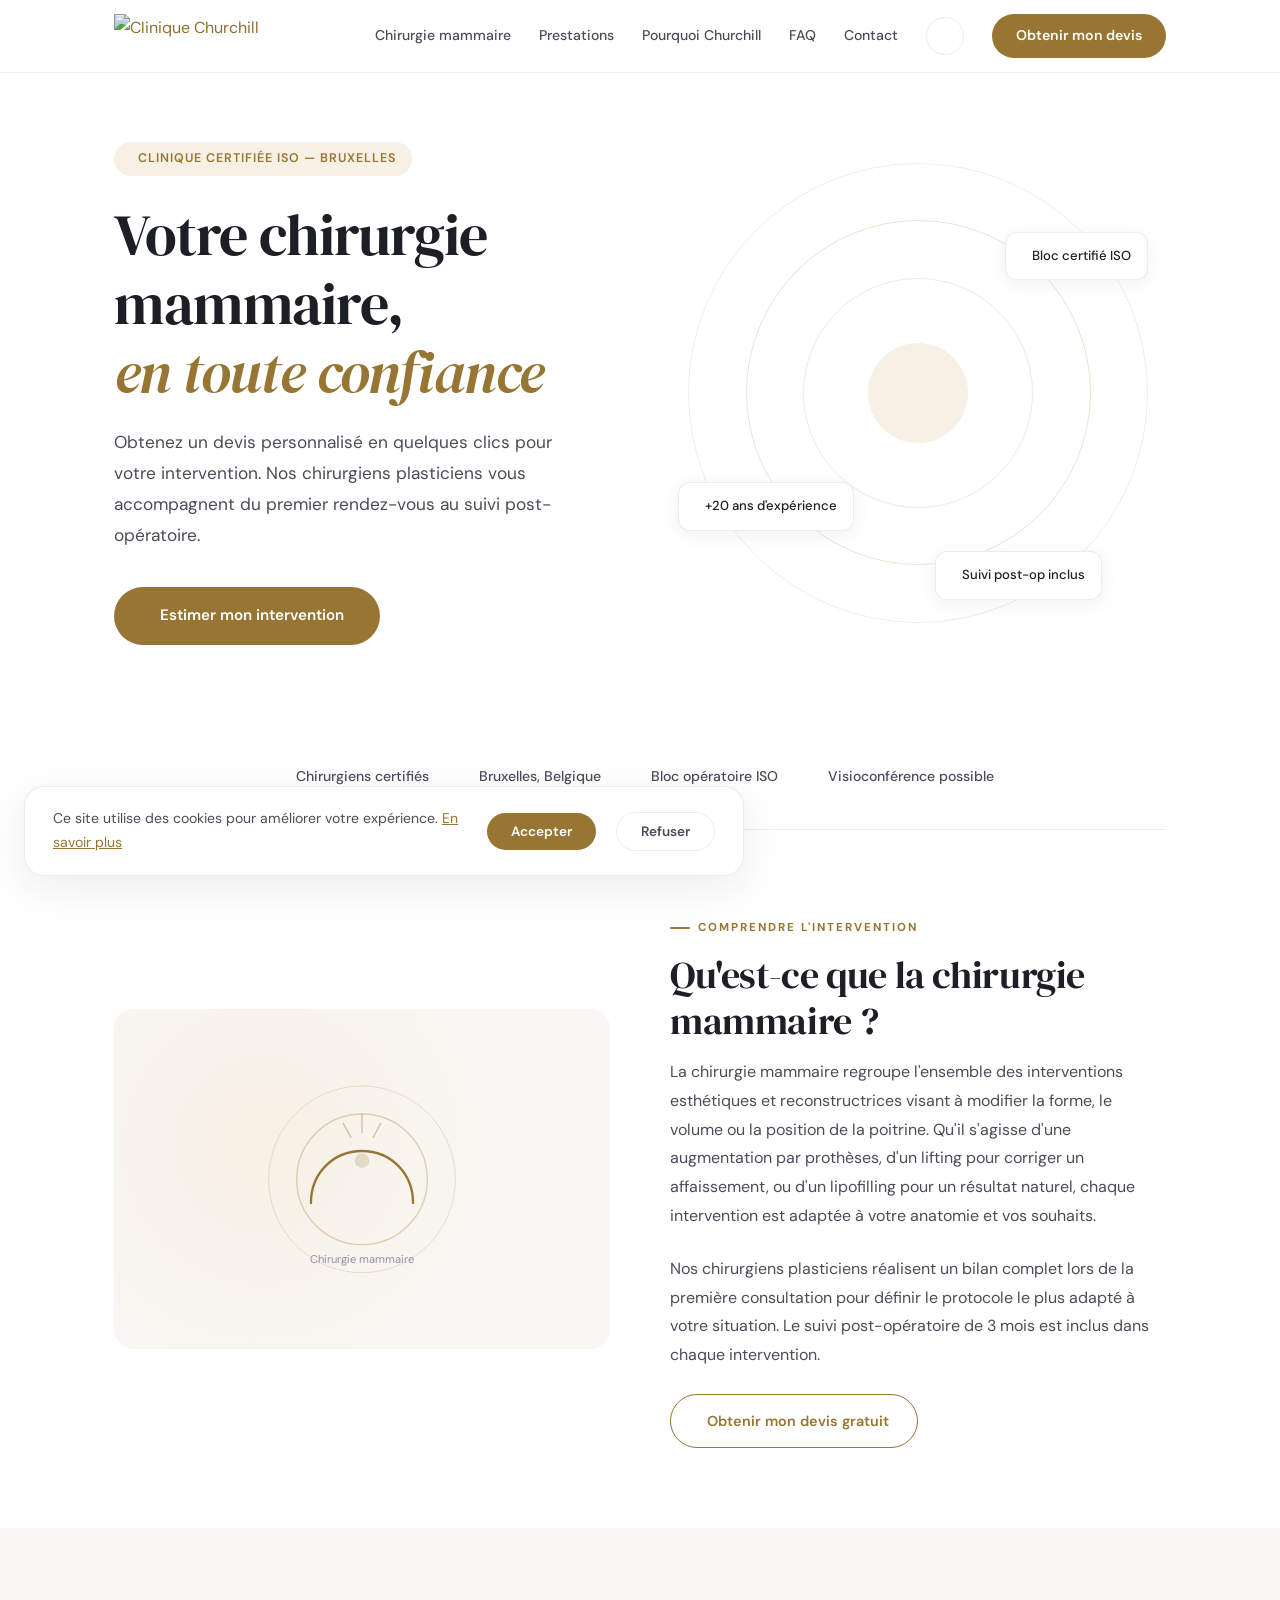
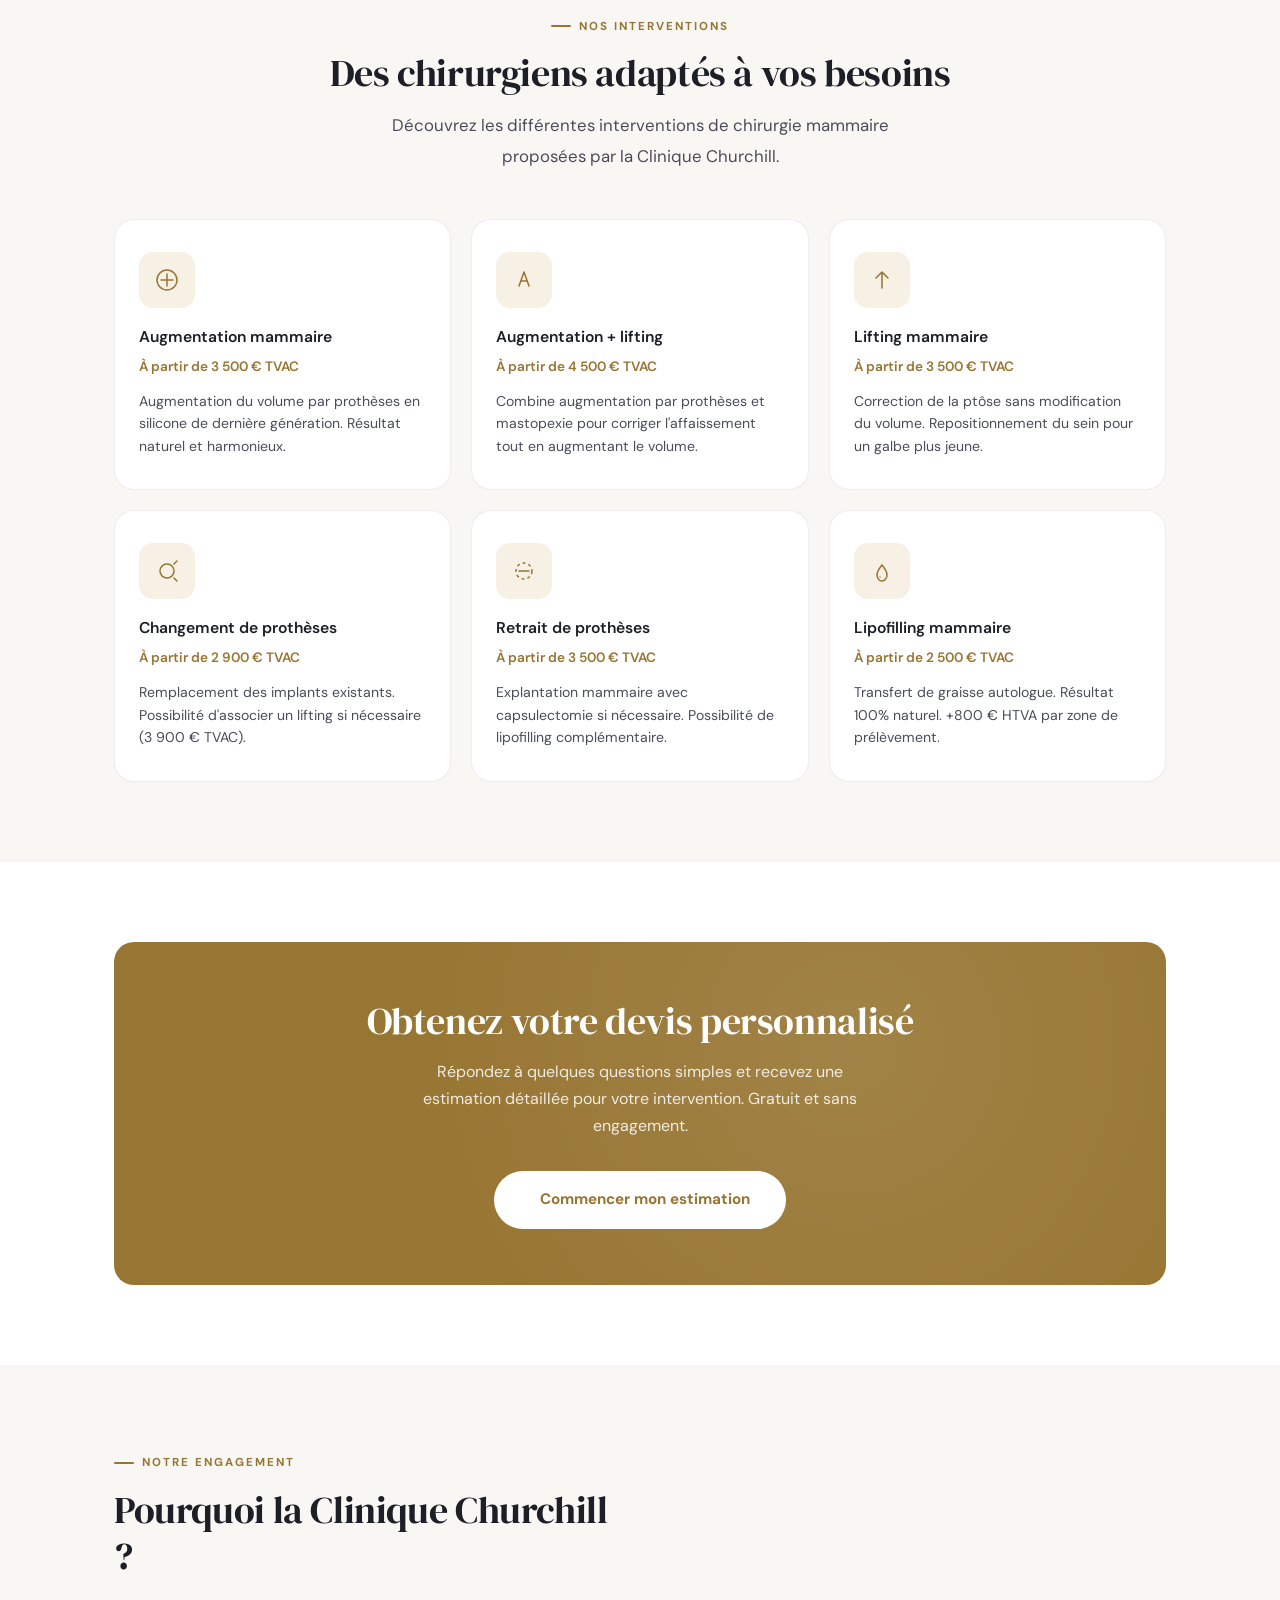
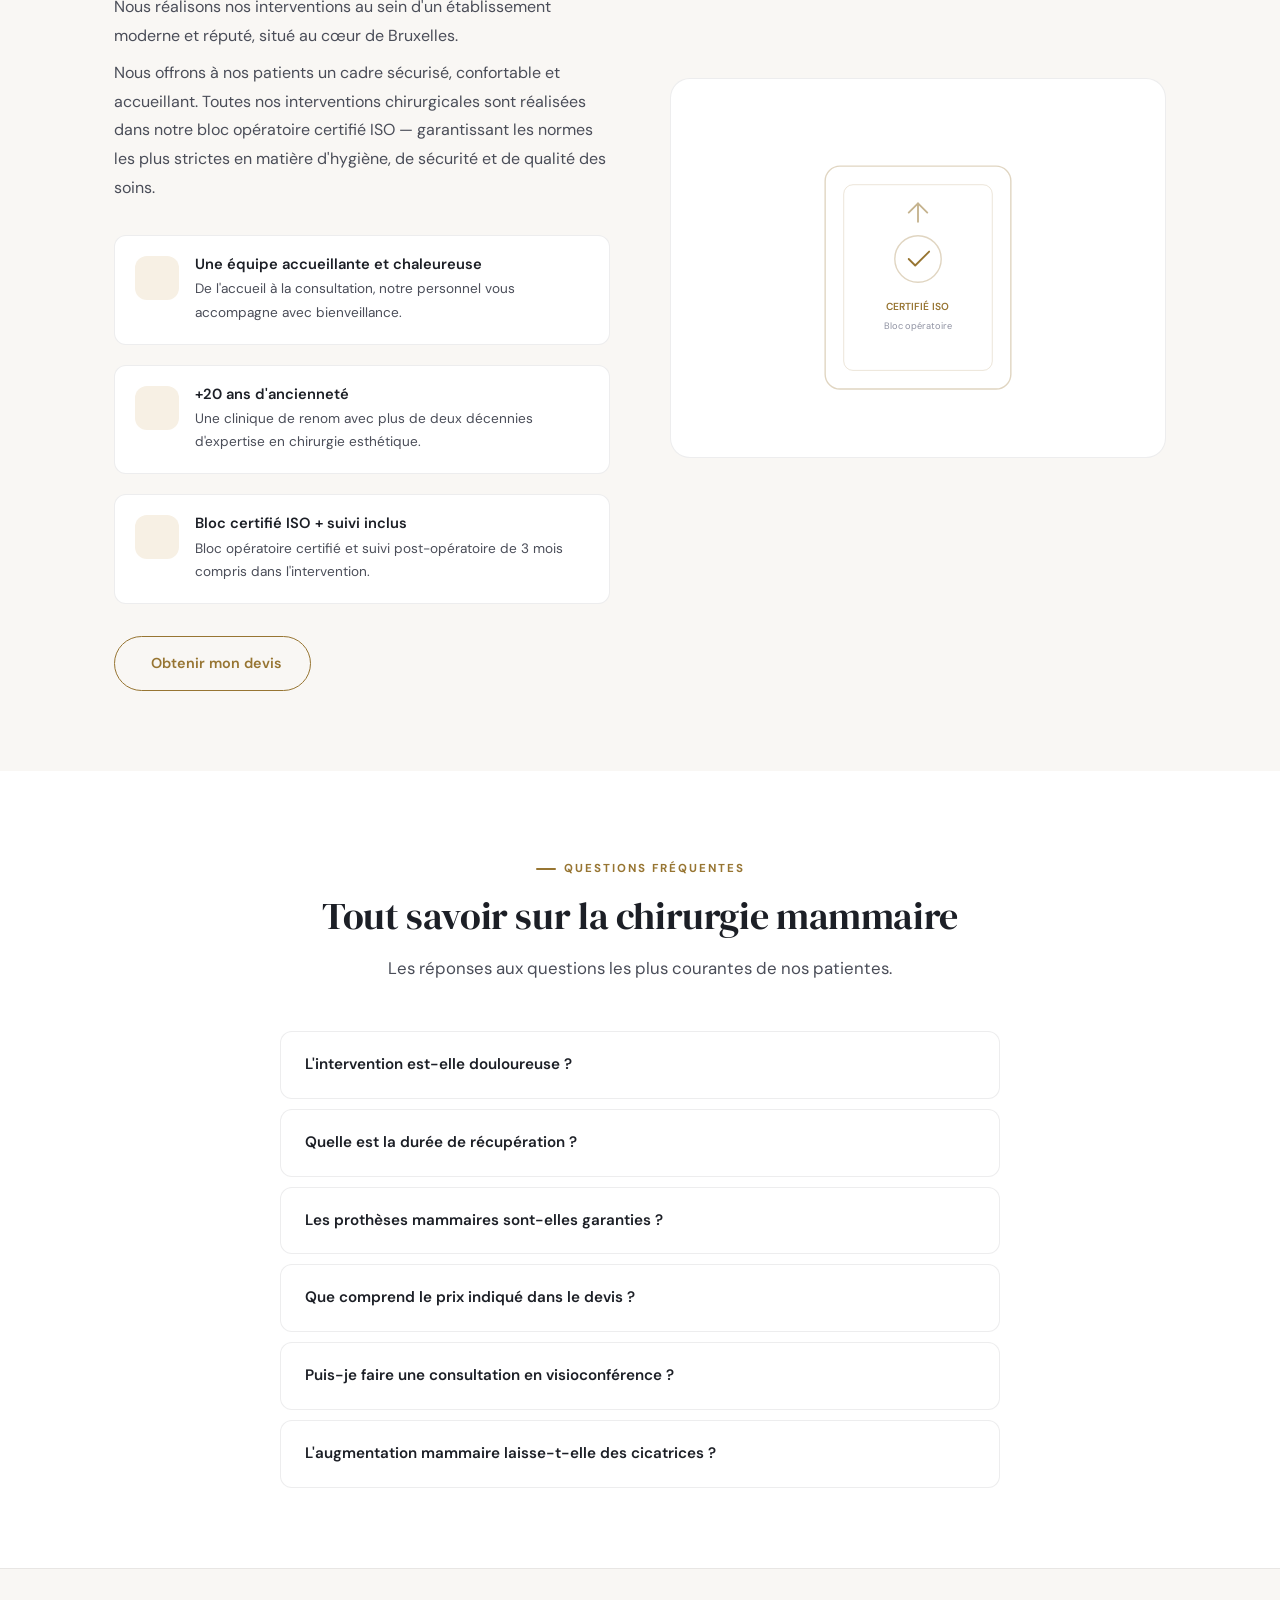
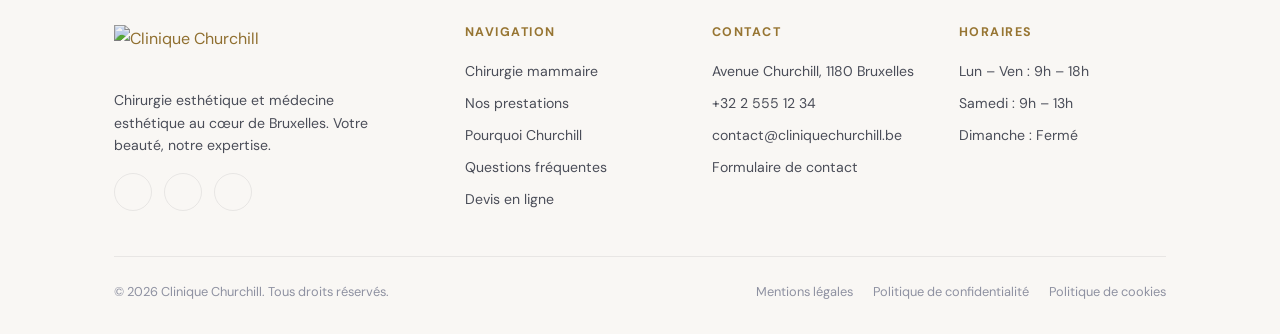
==== index.html @ c37cc941 "Actualisation du design et reconstruction du système de devis" ====
<!DOCTYPE html>
<html lang="fr" data-theme="light">
<head>
    <meta charset="UTF-8">
    <meta name="viewport" content="width=device-width, initial-scale=1.0">
    <title>Clinique Churchill — Chirurgie Mammaire à Bruxelles</title>
    <meta name="description" content="Obtenez un devis personnalisé pour votre chirurgie mammaire à Bruxelles. Augmentation, lifting, prothèses — Clinique Churchill, bloc certifié ISO, +20 ans d'expérience.">
    <meta name="keywords" content="chirurgie mammaire Bruxelles, augmentation mammaire Belgique, lifting seins, prothèses mammaires, devis chirurgie esthétique">
    <meta property="og:title" content="Clinique Churchill — Chirurgie Mammaire à Bruxelles">
    <meta property="og:description" content="Devis personnalisé en ligne pour votre chirurgie mammaire. Clinique certifiée ISO au cœur de Bruxelles.">
    <meta property="og:type" content="website">
    <meta property="og:locale" content="fr_BE">
    <link rel="canonical" href="https://devis.cliniquechurchill.be/">
    <link rel="preconnect" href="https://fonts.googleapis.com">
    <link href="https://fonts.googleapis.com/css2?family=DM+Sans:ital,opsz,wght@0,9..40,300;0,9..40,400;0,9..40,500;0,9..40,600;0,9..40,700;1,9..40,400&family=DM+Serif+Display:ital@0;1&display=swap" rel="stylesheet">
    <script src="https://unpkg.com/@phosphor-icons/web@2.0.3"></script>
    <!-- Schema.org structured data -->
    <script type="application/ld+json">
    {
      "@context": "https://schema.org",
      "@type": "MedicalClinic",
      "name": "Clinique Churchill",
      "description": "Chirurgie esthétique et médecine esthétique à Bruxelles",
      "url": "https://devis.cliniquechurchill.be",
      "telephone": "+3225551234",
      "address": {
        "@type": "PostalAddress",
        "streetAddress": "Avenue Churchill",
        "addressLocality": "Bruxelles",
        "postalCode": "1180",
        "addressCountry": "BE"
      },
      "medicalSpecialty": "PlasticSurgery",
      "openingHours": "Mo-Fr 09:00-18:00, Sa 09:00-13:00"
    }
    </script>
    <style>
      /* ═══════════════════════════════════════════
         DESIGN SYSTEM — LIGHT / DARK
         Inspired by clean medical aesthetic
         ═══════════════════════════════════════════ */
      :root, [data-theme="light"] {
        --bg: #FFFFFF;
        --bg-surface: #F9F7F4;
        --bg-card: #FFFFFF;
        --bg-elevated: #F4F1ED;
        --primary: #977532;
        --primary-light: #F7F0E4;
        --primary-dark: #7A5E28;
        --accent: #B08D46;
        --accent-light: #FAF6ED;
        --accent-glow: rgba(151,117,50,0.15);
        --text: #1C1F26;
        --text-secondary: #4A4D58;
        --text-muted: #8E91A1;
        --border: rgba(28,31,38,0.08);
        --border-hover: rgba(28,31,38,0.15);
        --shadow-sm: 0 1px 3px rgba(28,31,38,0.04);
        --shadow-md: 0 4px 20px rgba(28,31,38,0.06);
        --shadow-lg: 0 12px 40px rgba(28,31,38,0.08);
        --nav-bg: rgba(255,255,255,0.92);
        --radius: 20px;
        --radius-sm: 12px;
        --radius-xs: 8px;
      }
      [data-theme="dark"] {
        --bg: #0F1117;
        --bg-surface: #171A24;
        --bg-card: #1C1F2B;
        --bg-elevated: #232738;
        --primary: #D4B46A;
        --primary-light: rgba(212,180,106,0.1);
        --primary-dark: #B08D46;
        --accent: #E5C37A;
        --accent-light: rgba(229,195,122,0.1);
        --accent-glow: rgba(229,195,122,0.15);
        --text: #F0EDE8;
        --text-secondary: #9CA0B2;
        --text-muted: #5C6078;
        --border: rgba(255,255,255,0.06);
        --border-hover: rgba(255,255,255,0.12);
        --shadow-sm: 0 1px 3px rgba(0,0,0,0.2);
        --shadow-md: 0 4px 20px rgba(0,0,0,0.3);
        --shadow-lg: 0 12px 40px rgba(0,0,0,0.4);
        --nav-bg: rgba(15,17,23,0.85);
      }

      *, *::before, *::after { margin:0; padding:0; box-sizing:border-box; }
      html { scroll-behavior:smooth; }
      body {
        font-family:'DM Sans',sans-serif;
        background:var(--bg);
        color:var(--text);
        line-height:1.7;
        -webkit-font-smoothing:antialiased;
        transition: background .4s ease, color .4s ease;
      }
      h1,h2,h3,h4 { font-family:'DM Serif Display',serif; font-weight:400; line-height:1.2; }
      h1 { font-size:clamp(2.2rem,5vw,3.6rem); letter-spacing:-0.02em; }
      h2 { font-size:clamp(1.6rem,3.5vw,2.4rem); letter-spacing:-0.01em; }
      h3 { font-size:1.2rem; }
      a { color:var(--primary); text-decoration:none; }
      img { max-width:100%; display:block; }

      .container { max-width:1100px; margin:0 auto; padding:0 24px; }
      section { padding:80px 0; }

      /* ═══ TRANSITION HELPER ═══ */
      .theme-transition { transition: background .4s ease, color .4s ease, border-color .4s ease, box-shadow .4s ease; }

      /* ═══ NAV ═══ */
      .nav {
        position:fixed; top:0; left:0; right:0; z-index:100;
        backdrop-filter:blur(20px); -webkit-backdrop-filter:blur(20px);
        background:var(--nav-bg);
        border-bottom:1px solid var(--border);
        transition: background .4s ease, border-color .4s ease;
      }
      .nav-inner {
        max-width:1100px; margin:0 auto; padding:14px 24px;
        display:flex; align-items:center; justify-content:space-between;
      }
      .nav-logo img { height: 44px; width: auto; display: block; filter: brightness(0.95); }
      .nav-links { display:flex; gap:28px; align-items:center; }
      .nav-links a {
        color:var(--text-secondary); font-size:.88rem; font-weight:500;
        transition:color .25s; text-decoration:none;
      }
      .nav-links a:hover { color:var(--primary); }
      .nav-cta {
        background:var(--primary)!important; color:#fff!important;
        padding:10px 24px!important; border-radius:50px!important;
        font-weight:600!important; font-size:.88rem!important;
        transition:all .3s ease!important;
      }
      .nav-cta:hover { opacity:.9!important; transform:translateY(-1px)!important; }
      .theme-toggle {
        background:none; border:1px solid var(--border); border-radius:50%;
        width:38px; height:38px; cursor:pointer; display:flex;
        align-items:center; justify-content:center;
        color:var(--text-secondary); font-size:1.15rem;
        transition:all .3s ease;
      }
      .theme-toggle:hover { border-color:var(--primary); color:var(--primary); }
      .nav-mobile { display:none; background:none; border:none; font-size:1.5rem; color:var(--text); cursor:pointer; }

      /* ═══ HERO ═══ */
      .hero {
        padding:140px 0 80px;
        position:relative; overflow:hidden;
      }
      .hero-inner {
        display:grid; grid-template-columns:1fr 1fr; gap:60px;
        align-items:center;
      }
      .hero-badge {
        display:inline-flex; align-items:center; gap:8px;
        background:var(--primary-light); color:var(--primary);
        padding:6px 16px; border-radius:50px;
        font-size:.78rem; font-weight:600; letter-spacing:1px;
        text-transform:uppercase; margin-bottom:24px;
      }
      .hero h1 { margin-bottom:20px; }
      .hero h1 em {
        font-style:italic; color:var(--primary);
      }
      .hero p {
        font-size:1.08rem; color:var(--text-secondary);
        margin-bottom:36px; max-width:480px; line-height:1.8;
      }
      .hero-cta {
        display:inline-flex; align-items:center; gap:10px;
        background:var(--primary); color:#fff;
        padding:16px 36px; border-radius:50px;
        font-weight:600; font-size:.95rem;
        transition:all .3s ease; border:none; cursor:pointer;
        text-decoration:none;
      }
      .hero-cta:hover {
        background:var(--primary-dark); color:#fff;
        transform:translateY(-2px); box-shadow:0 8px 30px rgba(12,140,124,0.2);
      }
      .hero-visual {
        display:flex; justify-content:center; align-items:center;
        position:relative;
      }
      .hero-illustration {
        width:100%; max-width:460px; aspect-ratio:1;
        position:relative;
      }
      .hero-circle {
        position:absolute; border-radius:50%;
        border:1.5px solid var(--border);
      }
      .hero-circle-1 { width:100%; height:100%; top:0; left:0; animation:hPulse 8s ease-in-out infinite; }
      .hero-circle-2 { width:75%; height:75%; top:12.5%; left:12.5%; border-color:var(--primary); opacity:.2; animation:hPulse 6s ease-in-out infinite 1s; }
      .hero-circle-3 { width:50%; height:50%; top:25%; left:25%; border-color:var(--primary); opacity:.15; animation:hPulse 5s ease-in-out infinite 2s; }
      @keyframes hPulse { 0%,100%{transform:scale(1);opacity:var(--o,1)} 50%{transform:scale(1.03);opacity:calc(var(--o,1) * 0.6)} }
      .hero-center-icon {
        position:absolute; top:50%; left:50%; transform:translate(-50%,-50%);
        width:100px; height:100px; border-radius:50%;
        background:var(--primary-light);
        display:flex; align-items:center; justify-content:center;
        font-size:2.5rem; color:var(--primary);
      }
      .hero-float-card {
        position:absolute; background:var(--bg-card);
        border:1px solid var(--border); border-radius:var(--radius-sm);
        padding:12px 16px; box-shadow:var(--shadow-md);
        display:flex; align-items:center; gap:10px;
        font-size:.82rem; font-weight:500;
        animation:floatCard 6s ease-in-out infinite;
      }
      .hero-float-card i { font-size:1.2rem; color:var(--primary); }
      .hero-float-1 { top:15%; right:0; }
      .hero-float-2 { bottom:20%; left:-10px; animation-delay:2s; }
      .hero-float-3 { bottom:5%; right:10%; animation-delay:4s; }
      @keyframes floatCard { 0%,100%{transform:translateY(0)} 50%{transform:translateY(-8px)} }

      /* ═══ TRUST BAR ═══ */
      .trust-bar {
        display:flex; justify-content:center; gap:40px; flex-wrap:wrap;
        padding:40px 0; border-bottom:1px solid var(--border);
      }
      .trust-item {
        display:flex; align-items:center; gap:10px;
        font-size:.88rem; font-weight:500; color:var(--text-secondary);
      }
      .trust-item i { font-size:1.3rem; color:var(--primary); }

      /* ═══ SECTION HEADER ═══ */
      .section-badge {
        display:inline-flex; align-items:center; gap:8px;
        font-size:.72rem; font-weight:700; letter-spacing:2px;
        text-transform:uppercase; color:var(--primary);
        margin-bottom:14px;
      }
      .section-badge::before { content:''; width:20px; height:2px; background:var(--primary); border-radius:2px; }
      .section-title { margin-bottom:14px; }
      .section-subtitle { font-size:1.05rem; color:var(--text-secondary); max-width:560px; line-height:1.8; }
      .section-header { margin-bottom:48px; }
      .section-header.center { text-align:center; }
      .section-header.center .section-subtitle { margin:0 auto; }

      /* ═══ ABOUT SECTION ═══ */
      .about-grid {
        display:grid; grid-template-columns:1fr 1fr; gap:60px;
        align-items:center;
      }
      .about-visual {
        background:var(--bg-surface); border-radius:var(--radius);
        padding:40px; display:flex; align-items:center; justify-content:center;
        min-height:340px; position:relative; overflow:hidden;
      }
      .about-visual::before {
        content:''; position:absolute; inset:0;
        background:radial-gradient(circle at 30% 40%, var(--primary-light), transparent 60%);
      }
      .about-visual svg { position:relative; z-index:1; }
      .about-text p { margin-bottom:24px; color:var(--text-secondary); line-height:1.8; }
      .btn-outline {
        display:inline-flex; align-items:center; gap:8px;
        padding:14px 28px; border-radius:50px;
        border:1.5px solid var(--primary); color:var(--primary);
        font-weight:600; font-size:.9rem;
        transition:all .3s ease; text-decoration:none; cursor:pointer;
        background:transparent;
      }
      .btn-outline:hover {
        background:var(--primary); color:#fff;
        transform:translateY(-2px);
      }

      /* ═══ SERVICES GRID ═══ */
      .services-grid {
        display:grid; grid-template-columns:repeat(3,1fr); gap:20px;
      }
      .service-card {
        background:var(--bg-card); border:1px solid var(--border);
        border-radius:var(--radius); padding:32px 24px;
        transition:all .35s ease; position:relative; overflow:hidden;
      }
      .service-card:hover {
        border-color:var(--primary);
        box-shadow:var(--shadow-lg);
        transform:translateY(-4px);
      }
      .service-card::before {
        content:''; position:absolute; top:0; left:0; right:0; height:3px;
        background:var(--primary); opacity:0; transition:opacity .35s;
      }
      .service-card:hover::before { opacity:1; }
      .service-icon {
        width:56px; height:56px; border-radius:14px;
        background:var(--primary-light);
        display:flex; align-items:center; justify-content:center;
        margin-bottom:20px; transition:all .35s ease;
      }
      .service-card:hover .service-icon {
        background:var(--primary); color:#fff;
      }
      .service-icon svg { width:28px; height:28px; }
      .service-card h3 {
        font-family:'DM Sans',sans-serif; font-weight:600;
        font-size:.98rem; margin-bottom:8px;
      }
      .service-card .price {
        font-size:.85rem; font-weight:600; color:var(--primary);
        margin-bottom:12px;
      }
      .service-card p {
        font-size:.88rem; color:var(--text-secondary); line-height:1.6;
      }

      /* ═══ WHY CHURCHILL ═══ */
      .why-section { background:var(--bg-surface); }
      .why-grid {
        display:grid; grid-template-columns:1fr 1fr; gap:60px;
        align-items:center;
      }
      .why-features { display:flex; flex-direction:column; gap:20px; margin:32px 0; }
      .why-feature {
        display:flex; align-items:flex-start; gap:16px;
        padding:20px; background:var(--bg-card);
        border:1px solid var(--border); border-radius:var(--radius-sm);
        transition:all .3s ease;
      }
      .why-feature:hover { border-color:var(--primary); box-shadow:var(--shadow-sm); }
      .why-feature-icon {
        width:44px; height:44px; border-radius:12px;
        background:var(--primary-light);
        display:flex; align-items:center; justify-content:center;
        flex-shrink:0; color:var(--primary); font-size:1.2rem;
      }
      .why-feature h4 {
        font-family:'DM Sans',sans-serif; font-weight:600;
        font-size:.92rem; margin-bottom:4px;
      }
      .why-feature p { font-size:.85rem; color:var(--text-secondary); }
      .why-visual {
        background:var(--bg-card); border:1px solid var(--border);
        border-radius:var(--radius); padding:40px;
        display:flex; align-items:center; justify-content:center;
        min-height:380px; position:relative;
      }

      /* ═══ CTA BANNER ═══ */
      .cta-banner {
        background:var(--primary); border-radius:var(--radius);
        padding:56px 48px; text-align:center; color:#fff;
        position:relative; overflow:hidden;
      }
      .cta-banner::before {
        content:''; position:absolute; inset:0;
        background:radial-gradient(circle at 70% 30%, rgba(255,255,255,0.1), transparent 60%);
      }
      .cta-banner h2 { color:#fff; margin-bottom:14px; position:relative; }
      .cta-banner p { color:rgba(255,255,255,0.85); margin-bottom:32px; max-width:480px; margin-left:auto; margin-right:auto; position:relative; }
      .cta-banner .btn-white {
        display:inline-flex; align-items:center; gap:10px;
        background:#fff; color:var(--primary);
        padding:16px 36px; border-radius:50px;
        font-weight:700; font-size:.95rem;
        transition:all .3s ease; border:none; cursor:pointer;
        text-decoration:none; position:relative;
      }
      .cta-banner .btn-white:hover { transform:translateY(-2px); box-shadow:0 8px 30px rgba(0,0,0,0.15); }

      /* ═══ FAQ ═══ */
      .faq-list { max-width:720px; margin:0 auto; display:flex; flex-direction:column; gap:10px; }
      .faq-item {
        background:var(--bg-card); border:1px solid var(--border);
        border-radius:var(--radius-sm); overflow:hidden;
        transition:all .3s ease;
      }
      .faq-item.open { border-color:var(--primary); }
      .faq-q {
        display:flex; align-items:center; justify-content:space-between;
        padding:20px 24px; cursor:pointer; user-select:none;
        font-weight:600; font-size:.95rem; gap:16px;
      }
      .faq-q i { font-size:1.1rem; color:var(--text-muted); transition:transform .35s ease; flex-shrink:0; }
      .faq-item.open .faq-q i { transform:rotate(180deg); color:var(--primary); }
      .faq-a {
        max-height:0; overflow:hidden;
        transition:max-height .4s cubic-bezier(.16,1,.3,1);
      }
      .faq-item.open .faq-a { max-height:300px; }
      .faq-a-inner { padding:0 24px 20px; color:var(--text-secondary); font-size:.92rem; line-height:1.8; }

      /* ═══ FOOTER ═══ */
      .footer {
        background:var(--bg-surface); border-top:1px solid var(--border);
        padding:56px 0 32px;
      }
      .footer-grid {
        display:grid; grid-template-columns:1.5fr 1fr 1fr 1fr; gap:40px;
        margin-bottom:40px;
      }
      .footer-logo { height: 50px; width: auto; margin-bottom: 20px; }
      .footer-brand p { font-size:.88rem; color:var(--text-secondary); margin-top:0; line-height:1.6; max-width:260px; }
      .footer-social { display:flex; gap:12px; margin-top:16px; }
      .footer-social a {
        width:38px; height:38px; border-radius:50%;
        border:1px solid var(--border); display:flex;
        align-items:center; justify-content:center;
        color:var(--text-secondary); font-size:1.1rem;
        transition:all .25s ease; text-decoration:none;
      }
      .footer-social a:hover { border-color:var(--primary); color:var(--primary); }
      .footer-col h4 {
        font-family:'DM Sans',sans-serif; font-size:.78rem; font-weight:700;
        letter-spacing:1.5px; text-transform:uppercase;
        color:var(--primary); margin-bottom:16px;
      }
      .footer-col a {
        display:block; color:var(--text-secondary); font-size:.88rem;
        padding:4px 0; transition:color .25s; text-decoration:none;
      }
      .footer-col a:hover { color:var(--primary); }
      .footer-bottom {
        padding-top:24px; border-top:1px solid var(--border);
        display:flex; justify-content:space-between; align-items:center;
        flex-wrap:wrap; gap:16px;
        font-size:.8rem; color:var(--text-muted);
      }
      .footer-legal { display:flex; gap:20px; }
      .footer-legal a { color:var(--text-muted); text-decoration:none; transition:color .25s; }
      .footer-legal a:hover { color:var(--primary); }

      /* ═══ COOKIE BANNER ═══ */
      .cookie-banner {
        position:fixed; bottom:24px; left:24px; right:24px; z-index:200;
        background:var(--bg-card); border:1px solid var(--border);
        border-radius:var(--radius); padding:20px 28px;
        box-shadow:var(--shadow-lg); display:flex;
        align-items:center; gap:20px;
        transform:translateY(120%); transition:transform .5s cubic-bezier(.16,1,.3,1);
        max-width:720px;
      }
      .cookie-banner.show { transform:translateY(0); }
      .cookie-banner p { font-size:.88rem; color:var(--text-secondary); flex:1; }
      .cookie-banner p a { color:var(--primary); text-decoration:underline; }
      .cookie-btn {
        padding:10px 24px; border-radius:50px; font-weight:600;
        font-size:.85rem; cursor:pointer; transition:all .25s;
        border:none; font-family:'DM Sans',sans-serif;
      }
      .cookie-accept { background:var(--primary); color:#fff; }
      .cookie-decline { background:transparent; color:var(--text-secondary); border:1px solid var(--border); }

      /* ═══ SCROLL REVEAL ═══ */
      .reveal {
        opacity:0; transform:translateY(32px);
        transition:opacity .7s cubic-bezier(.16,1,.3,1), transform .7s cubic-bezier(.16,1,.3,1);
      }
      .reveal.visible { opacity:1; transform:translateY(0); }
      .reveal-d1 { transition-delay:.1s; }
      .reveal-d2 { transition-delay:.2s; }
      .reveal-d3 { transition-delay:.3s; }
      .reveal-d4 { transition-delay:.4s; }
      .reveal-d5 { transition-delay:.5s; }

      /* ═══ RESPONSIVE ═══ */
      @media(max-width:900px) {
        .hero-inner { grid-template-columns:1fr; text-align:center; }
        .hero p { margin-left:auto; margin-right:auto; }
        .hero-visual { order:-1; }
        .hero-illustration { max-width:300px; }
        .hero-float-card { display:none; }
        .about-grid, .why-grid { grid-template-columns:1fr; }
        .services-grid { grid-template-columns:1fr 1fr; }
        .footer-grid { grid-template-columns:1fr 1fr; }
      }
      @media(max-width:640px) {
        .nav-links { display:none; }
        .nav-mobile { display:block; }
        .nav-links.open {
          display:flex; flex-direction:column;
          position:absolute; top:100%; left:0; right:0;
          background:var(--bg); padding:20px 24px; gap:16px;
          border-bottom:1px solid var(--border);
        }
        .services-grid { grid-template-columns:1fr; }
        .footer-grid { grid-template-columns:1fr; }
        .trust-bar { gap:20px; }
        .cookie-banner { flex-direction:column; align-items:stretch; text-align:center; }
      }
    </style>
</head>
<body>

<!-- ═══ NAV ═══ -->
<nav class="nav">
  <div class="nav-inner">
    <a href="/" class="nav-logo">
      <img src="https://static.wixstatic.com/media/68e84b_8047b63e59d446a9bf3de6e263d38957~mv2.png/v1/fill/w_426,h_126,al_c,q_85,usm_0.66_1.00_0.01,enc_avif,quality_auto/clinique-churchill.png" alt="Clinique Churchill">
    </a>
    <div class="nav-links" id="navLinks">
      <a href="#chirurgie">Chirurgie mammaire</a>
      <a href="#services">Prestations</a>
      <a href="#pourquoi">Pourquoi Churchill</a>
      <a href="#faq">FAQ</a>
      <a href="/pages/contact.html">Contact</a>
      <button class="theme-toggle" onclick="toggleTheme()" aria-label="Changer de thème">
        <i class="ph-light ph-moon" id="themeIcon"></i>
      </button>
      <a href="#devis" class="nav-cta">Obtenir mon devis</a>
    </div>
    <button class="nav-mobile" onclick="document.getElementById('navLinks').classList.toggle('open')">
      <i class="ph-light ph-list"></i>
    </button>
  </div>
</nav>

<!-- ═══ HERO ═══ -->
<header class="hero">
  <div class="container">
    <div class="hero-inner">
      <div class="hero-content">
        <div class="hero-badge"><i class="ph-light ph-shield-check"></i> Clinique certifiée ISO — Bruxelles</div>
        <h1>Votre chirurgie mammaire,<br><em>en toute confiance</em></h1>
        <p>Obtenez un devis personnalisé en quelques clics pour votre intervention. Nos chirurgiens plasticiens vous accompagnent du premier rendez-vous au suivi post-opératoire.</p>
        <a href="#devis" class="hero-cta">
          <i class="ph-light ph-calculator"></i> Estimer mon intervention
        </a>
      </div>
      <div class="hero-visual">
        <div class="hero-illustration">
          <div class="hero-circle hero-circle-1" style="--o:0.4"></div>
          <div class="hero-circle hero-circle-2"></div>
          <div class="hero-circle hero-circle-3"></div>
          <div class="hero-center-icon">
            <i class="ph-light ph-heart"></i>
          </div>
          <div class="hero-float-card hero-float-1">
            <i class="ph-light ph-certificate"></i>
            <span>Bloc certifié ISO</span>
          </div>
          <div class="hero-float-card hero-float-2">
            <i class="ph-light ph-star"></i>
            <span>+20 ans d'expérience</span>
          </div>
          <div class="hero-float-card hero-float-3">
            <i class="ph-light ph-check-circle"></i>
            <span>Suivi post-op inclus</span>
          </div>
        </div>
      </div>
    </div>
  </div>
</header>

<!-- ═══ TRUST BAR ═══ -->
<div class="container">
  <div class="trust-bar reveal">
    <div class="trust-item"><i class="ph-light ph-user-circle"></i> Chirurgiens certifiés</div>
    <div class="trust-item"><i class="ph-light ph-map-pin"></i> Bruxelles, Belgique</div>
    <div class="trust-item"><i class="ph-light ph-shield-check"></i> Bloc opératoire ISO</div>
    <div class="trust-item"><i class="ph-light ph-video-camera"></i> Visioconférence possible</div>
  </div>
</div>

<!-- ═══ CHIRURGIE MAMMAIRE ═══ -->
<section id="chirurgie">
  <div class="container">
    <div class="about-grid">
      <div class="about-visual reveal">
        <svg viewBox="0 0 300 260" fill="none" xmlns="http://www.w3.org/2000/svg" width="280">
          <circle cx="150" cy="130" r="100" stroke="var(--primary)" stroke-width="1" opacity=".2"/>
          <circle cx="150" cy="130" r="70" stroke="var(--primary)" stroke-width="1.5" opacity=".3"/>
          <path d="M100 160c0-28 22-50 50-50s50 22 50 50" stroke="var(--primary)" stroke-width="2.5" stroke-linecap="round">
            <animate attributeName="d" values="M100 160c0-28 22-50 50-50s50 22 50 50;M95 155c0-32 24-56 55-56s55 24 55 56;M100 160c0-28 22-50 50-50s50 22 50 50" dur="4s" repeatCount="indefinite"/>
          </path>
          <circle cx="150" cy="110" r="5" fill="var(--primary)" opacity=".2">
            <animate attributeName="r" values="5;8;5" dur="4s" repeatCount="indefinite"/>
          </circle>
          <path d="M150 80 L150 60 M138 85 L130 70 M162 85 L170 70" stroke="var(--primary)" stroke-width="1.5" stroke-linecap="round" opacity=".4"/>
          <text x="150" y="220" text-anchor="middle" fill="var(--text-muted)" font-size="12" font-family="DM Sans, sans-serif">Chirurgie mammaire</text>
        </svg>
      </div>
      <div class="about-text reveal reveal-d1">
        <div class="section-badge">Comprendre l'intervention</div>
        <h2 class="section-title">Qu'est-ce que la chirurgie mammaire ?</h2>
        <p>La chirurgie mammaire regroupe l'ensemble des interventions esthétiques et reconstructrices visant à modifier la forme, le volume ou la position de la poitrine. Qu'il s'agisse d'une augmentation par prothèses, d'un lifting pour corriger un affaissement, ou d'un lipofilling pour un résultat naturel, chaque intervention est adaptée à votre anatomie et vos souhaits.</p>
        <p>Nos chirurgiens plasticiens réalisent un bilan complet lors de la première consultation pour définir le protocole le plus adapté à votre situation. Le suivi post-opératoire de 3 mois est inclus dans chaque intervention.</p>
        <a href="#devis" class="btn-outline"><i class="ph-light ph-arrow-right"></i> Obtenir mon devis gratuit</a>
      </div>
    </div>
  </div>
</section>

<!-- ═══ PRESTATIONS ═══ -->
<section id="services" style="background:var(--bg-surface)">
  <div class="container">
    <div class="section-header center reveal">
      <div class="section-badge">Nos interventions</div>
      <h2 class="section-title">Des chirurgiens adaptés à vos besoins</h2>
      <p class="section-subtitle">Découvrez les différentes interventions de chirurgie mammaire proposées par la Clinique Churchill.</p>
    </div>
    <div class="services-grid">

      <div class="service-card reveal reveal-d1">
        <div class="service-icon">
          <svg viewBox="0 0 28 28" fill="none"><circle cx="14" cy="14" r="10" stroke="var(--primary)" stroke-width="1.5"/><line x1="14" y1="8" x2="14" y2="20" stroke="var(--primary)" stroke-width="1.5" stroke-linecap="round"/><line x1="8" y1="14" x2="20" y2="14" stroke="var(--primary)" stroke-width="1.5" stroke-linecap="round"/></svg>
        </div>
        <h3>Augmentation mammaire</h3>
        <div class="price">À partir de 3 500 € TVAC</div>
        <p>Augmentation du volume par prothèses en silicone de dernière génération. Résultat naturel et harmonieux.</p>
      </div>

      <div class="service-card reveal reveal-d2">
        <div class="service-icon">
          <svg viewBox="0 0 28 28" fill="none"><path d="M9 20 L14 6 L19 20" stroke="var(--primary)" stroke-width="1.5" stroke-linecap="round" stroke-linejoin="round"/><line x1="11" y1="15" x2="17" y2="15" stroke="var(--primary)" stroke-width="1.5" stroke-linecap="round"/></svg>
        </div>
        <h3>Augmentation + lifting</h3>
        <div class="price">À partir de 4 500 € TVAC</div>
        <p>Combine augmentation par prothèses et mastopexie pour corriger l'affaissement tout en augmentant le volume.</p>
      </div>

      <div class="service-card reveal reveal-d3">
        <div class="service-icon">
          <svg viewBox="0 0 28 28" fill="none"><path d="M14 22 L14 6 M8 12 L14 6 L20 12" stroke="var(--primary)" stroke-width="1.5" stroke-linecap="round" stroke-linejoin="round"/></svg>
        </div>
        <h3>Lifting mammaire</h3>
        <div class="price">À partir de 3 500 € TVAC</div>
        <p>Correction de la ptôse sans modification du volume. Repositionnement du sein pour un galbe plus jeune.</p>
      </div>

      <div class="service-card reveal reveal-d1">
        <div class="service-icon">
          <svg viewBox="0 0 28 28" fill="none"><path d="M7 14 A7 7 0 0 1 21 14 A7 7 0 0 1 7 14" stroke="var(--primary)" stroke-width="1.5"/><path d="M21 7 L24 4 M21 21 L24 24" stroke="var(--primary)" stroke-width="1.5" stroke-linecap="round"/></svg>
        </div>
        <h3>Changement de prothèses</h3>
        <div class="price">À partir de 2 900 € TVAC</div>
        <p>Remplacement des implants existants. Possibilité d'associer un lifting si nécessaire (3 900 € TVAC).</p>
      </div>

      <div class="service-card reveal reveal-d2">
        <div class="service-icon">
          <svg viewBox="0 0 28 28" fill="none"><circle cx="14" cy="14" r="8" stroke="var(--primary)" stroke-width="1.5" stroke-dasharray="3 3"/><line x1="9" y1="14" x2="19" y2="14" stroke="var(--primary)" stroke-width="1.5" stroke-linecap="round"/></svg>
        </div>
        <h3>Retrait de prothèses</h3>
        <div class="price">À partir de 3 500 € TVAC</div>
        <p>Explantation mammaire avec capsulectomie si nécessaire. Possibilité de lipofilling complémentaire.</p>
      </div>

      <div class="service-card reveal reveal-d3">
        <div class="service-icon">
          <svg viewBox="0 0 28 28" fill="none"><path d="M14 8 C14 8 9 14 9 18 C9 21 11 24 14 24 C17 24 19 21 19 18 C19 14 14 8 14 8Z" stroke="var(--primary)" stroke-width="1.5"/><circle cx="12" cy="20" r="1" fill="var(--primary)" opacity=".5"/><circle cx="16" cy="22" r="0.8" fill="var(--primary)" opacity=".4"/></svg>
        </div>
        <h3>Lipofilling mammaire</h3>
        <div class="price">À partir de 2 500 € TVAC</div>
        <p>Transfert de graisse autologue. Résultat 100% naturel. +800 € HTVA par zone de prélèvement.</p>
      </div>

    </div>
  </div>
</section>

<!-- ═══ DEVIS CTA ═══ -->
<section id="devis">
  <div class="container">
    <div class="cta-banner reveal">
      <h2>Obtenez votre devis personnalisé</h2>
      <p>Répondez à quelques questions simples et recevez une estimation détaillée pour votre intervention. Gratuit et sans engagement.</p>
      <a href="/pages/devis.html" class="btn-white">
        <i class="ph-light ph-calculator"></i> Commencer mon estimation
      </a>
    </div>
  </div>
</section>

<!-- ═══ POURQUOI CHURCHILL ═══ -->
<section id="pourquoi" class="why-section">
  <div class="container">
    <div class="why-grid">
      <div class="reveal">
        <div class="section-badge">Notre engagement</div>
        <h2 class="section-title">Pourquoi la Clinique Churchill ?</h2>
        <p style="color:var(--text-secondary); line-height:1.8; margin-bottom:8px;">Nous réalisons nos interventions au sein d'un établissement moderne et réputé, situé au cœur de Bruxelles.</p>
        <p style="color:var(--text-secondary); line-height:1.8;">Nous offrons à nos patients un cadre sécurisé, confortable et accueillant. Toutes nos interventions chirurgicales sont réalisées dans notre bloc opératoire certifié ISO — garantissant les normes les plus strictes en matière d'hygiène, de sécurité et de qualité des soins.</p>
        <div class="why-features">
          <div class="why-feature">
            <div class="why-feature-icon"><i class="ph-light ph-users"></i></div>
            <div><h4>Une équipe accueillante et chaleureuse</h4><p>De l'accueil à la consultation, notre personnel vous accompagne avec bienveillance.</p></div>
          </div>
          <div class="why-feature">
            <div class="why-feature-icon"><i class="ph-light ph-buildings"></i></div>
            <div><h4>+20 ans d'ancienneté</h4><p>Une clinique de renom avec plus de deux décennies d'expertise en chirurgie esthétique.</p></div>
          </div>
          <div class="why-feature">
            <div class="why-feature-icon"><i class="ph-light ph-shield-check"></i></div>
            <div><h4>Bloc certifié ISO + suivi inclus</h4><p>Bloc opératoire certifié et suivi post-opératoire de 3 mois compris dans l'intervention.</p></div>
          </div>
        </div>
        <a href="#devis" class="btn-outline"><i class="ph-light ph-arrow-right"></i> Obtenir mon devis</a>
      </div>
      <div class="why-visual reveal reveal-d2">
        <svg viewBox="0 0 280 300" fill="none" xmlns="http://www.w3.org/2000/svg" width="260">
          <rect x="40" y="40" width="200" height="240" rx="16" stroke="var(--primary)" stroke-width="1.5" opacity=".3"/>
          <rect x="60" y="60" width="160" height="200" rx="10" stroke="var(--primary)" stroke-width="1" opacity=".2"/>
          <path d="M140 100 L140 80 M130 90 L140 80 L150 90" stroke="var(--primary)" stroke-width="2" stroke-linecap="round" stroke-linejoin="round">
            <animate attributeName="opacity" values="1;.4;1" dur="3s" repeatCount="indefinite"/>
          </path>
          <circle cx="140" cy="140" r="25" stroke="var(--primary)" stroke-width="1.5" opacity=".3"/>
          <path d="M130 140 L137 147 L152 132" stroke="var(--primary)" stroke-width="2" stroke-linecap="round" stroke-linejoin="round"/>
          <text x="140" y="195" text-anchor="middle" fill="var(--primary)" font-size="11" font-family="DM Sans, sans-serif" font-weight="600">CERTIFIÉ ISO</text>
          <text x="140" y="215" text-anchor="middle" fill="var(--text-muted)" font-size="10" font-family="DM Sans, sans-serif">Bloc opératoire</text>
        </svg>
      </div>
    </div>
  </div>
</section>

<!-- ═══ FAQ ═══ -->
<section id="faq">
  <div class="container">
    <div class="section-header center reveal">
      <div class="section-badge">Questions fréquentes</div>
      <h2 class="section-title">Tout savoir sur la chirurgie mammaire</h2>
      <p class="section-subtitle">Les réponses aux questions les plus courantes de nos patientes.</p>
    </div>
    <div class="faq-list">
      <div class="faq-item reveal" onclick="toggleFaq(this)">
        <div class="faq-q"><span>L'intervention est-elle douloureuse ?</span><i class="ph-light ph-caret-down"></i></div>
        <div class="faq-a"><div class="faq-a-inner">L'intervention est réalisée sous anesthésie générale, vous ne ressentirez donc aucune douleur pendant l'opération. En post-opératoire, des douleurs modérées sont fréquentes les premiers jours et sont bien contrôlées par un traitement antalgique prescrit par votre chirurgien. La plupart des patientes décrivent une sensation de tension plutôt qu'une vraie douleur.</div></div>
      </div>
      <div class="faq-item reveal reveal-d1" onclick="toggleFaq(this)">
        <div class="faq-q"><span>Quelle est la durée de récupération ?</span><i class="ph-light ph-caret-down"></i></div>
        <div class="faq-a"><div class="faq-a-inner">La durée de récupération varie selon l'intervention. Pour une augmentation mammaire simple, comptez 7 à 10 jours avant de reprendre vos activités quotidiennes. Pour un lifting ou une intervention combinée, prévoyez 10 à 14 jours. Le port d'un soutien-gorge de contention est recommandé pendant 4 à 6 semaines. La reprise du sport est généralement possible après 6 semaines.</div></div>
      </div>
      <div class="faq-item reveal reveal-d2" onclick="toggleFaq(this)">
        <div class="faq-q"><span>Les prothèses mammaires sont-elles garanties ?</span><i class="ph-light ph-caret-down"></i></div>
        <div class="faq-a"><div class="faq-a-inner">Oui, nous utilisons des prothèses de dernière génération bénéficiant d'une garantie fabricant. Les implants en silicone cohésif actuels sont très résistants et conçus pour durer. Nous recommandons toutefois un suivi régulier (échographie ou IRM) et un remplacement tous les 10 à 15 ans par mesure de précaution.</div></div>
      </div>
      <div class="faq-item reveal reveal-d3" onclick="toggleFaq(this)">
        <div class="faq-q"><span>Que comprend le prix indiqué dans le devis ?</span><i class="ph-light ph-caret-down"></i></div>
        <div class="faq-a"><div class="faq-a-inner">Le prix indiqué dans votre devis est un tarif tout compris : il inclut l'intervention chirurgicale, les frais de bloc opératoire, les honoraires du chirurgien et de l'anesthésiste, ainsi que le suivi post-opératoire pendant 3 mois. Aucun frais caché ne sera ajouté.</div></div>
      </div>
      <div class="faq-item reveal reveal-d4" onclick="toggleFaq(this)">
        <div class="faq-q"><span>Puis-je faire une consultation en visioconférence ?</span><i class="ph-light ph-caret-down"></i></div>
        <div class="faq-a"><div class="faq-a-inner">Oui, nous proposons une première consultation en visioconférence à 40 €. C'est une excellente option si vous souhaitez discuter de votre projet avant de vous déplacer. La consultation présentielle (70 €) reste recommandée pour un examen clinique complet avant l'intervention.</div></div>
      </div>
      <div class="faq-item reveal reveal-d5" onclick="toggleFaq(this)">
        <div class="faq-q"><span>L'augmentation mammaire laisse-t-elle des cicatrices ?</span><i class="ph-light ph-caret-down"></i></div>
        <div class="faq-a"><div class="faq-a-inner">Les cicatrices sont inévitables mais nos chirurgiens utilisent des techniques permettant de les minimiser et de les placer dans les plis naturels du corps (sous le sein, autour de l'aréole, ou dans le pli axillaire). Elles s'atténuent considérablement au fil des mois et deviennent très discrètes.</div></div>
      </div>
    </div>
  </div>
</section>

<!-- ═══ FOOTER ═══ -->
<footer class="footer" id="contact">
  <div class="container">
    <div class="footer-grid">
      <div class="footer-brand">
        <a href="/" class="nav-logo">
          <img src="https://static.wixstatic.com/media/68e84b_8047b63e59d446a9bf3de6e263d38957~mv2.png/v1/fill/w_426,h_126,al_c,q_85,usm_0.66_1.00_0.01,enc_avif,quality_auto/clinique-churchill.png" alt="Clinique Churchill" class="footer-logo">
        </a>
        <p>Chirurgie esthétique et médecine esthétique au cœur de Bruxelles. Votre beauté, notre expertise.</p>
        <div class="footer-social">
          <a href="https://www.facebook.com/CliniqueChurchill/" target="_blank" rel="noopener" aria-label="Facebook"><i class="ph-light ph-facebook-logo"></i></a>
          <a href="https://www.instagram.com/cliniquechurchill" target="_blank" rel="noopener" aria-label="Instagram"><i class="ph-light ph-instagram-logo"></i></a>
          <a href="https://be.linkedin.com/company/clinique-churchill-bruxelles" target="_blank" rel="noopener" aria-label="LinkedIn"><i class="ph-light ph-linkedin-logo"></i></a>
        </div>
      </div>
      <div class="footer-col">
        <h4>Navigation</h4>
        <a href="#chirurgie">Chirurgie mammaire</a>
        <a href="#services">Nos prestations</a>
        <a href="#pourquoi">Pourquoi Churchill</a>
        <a href="#faq">Questions fréquentes</a>
        <a href="#devis">Devis en ligne</a>
      </div>
      <div class="footer-col">
        <h4>Contact</h4>
        <a href="#">Avenue Churchill, 1180 Bruxelles</a>
        <a href="tel:+3225551234">+32 2 555 12 34</a>
        <a href="mailto:contact@cliniquechurchill.be">contact@cliniquechurchill.be</a>
        <a href="/pages/contact.html">Formulaire de contact</a>
      </div>
      <div class="footer-col">
        <h4>Horaires</h4>
        <a href="#">Lun – Ven : 9h – 18h</a>
        <a href="#">Samedi : 9h – 13h</a>
        <a href="#">Dimanche : Fermé</a>
      </div>
    </div>
    <div class="footer-bottom">
      <span>&copy; 2026 Clinique Churchill. Tous droits réservés.</span>
      <div class="footer-legal">
        <a href="/pages/mentions-legales.html">Mentions légales</a>
        <a href="/pages/politique-confidentialite.html">Politique de confidentialité</a>
        <a href="/pages/politique-cookies.html">Politique de cookies</a>
      </div>
    </div>
  </div>
</footer>

<!-- ═══ COOKIE BANNER ═══ -->
<div class="cookie-banner" id="cookieBanner">
  <p>Ce site utilise des cookies pour améliorer votre expérience. <a href="/pages/politique-cookies.html">En savoir plus</a></p>
  <button class="cookie-btn cookie-accept" onclick="acceptCookies()">Accepter</button>
  <button class="cookie-btn cookie-decline" onclick="declineCookies()">Refuser</button>
</div>

<!-- ═══ FAQ SCHEMA ═══ -->
<script type="application/ld+json">
{
  "@context": "https://schema.org",
  "@type": "FAQPage",
  "mainEntity": [
    {"@type":"Question","name":"L'intervention est-elle douloureuse ?","acceptedAnswer":{"@type":"Answer","text":"L'intervention est réalisée sous anesthésie générale. En post-opératoire, des douleurs modérées sont fréquentes les premiers jours et sont bien contrôlées par un traitement antalgique."}},
    {"@type":"Question","name":"Quelle est la durée de récupération ?","acceptedAnswer":{"@type":"Answer","text":"Pour une augmentation mammaire simple, comptez 7 à 10 jours. Pour un lifting ou une intervention combinée, prévoyez 10 à 14 jours."}},
    {"@type":"Question","name":"Que comprend le prix indiqué dans le devis ?","acceptedAnswer":{"@type":"Answer","text":"Le prix est tout compris : intervention, frais de bloc, honoraires chirurgien et anesthésiste, suivi post-opératoire 3 mois."}},
    {"@type":"Question","name":"Puis-je faire une consultation en visioconférence ?","acceptedAnswer":{"@type":"Answer","text":"Oui, nous proposons une première consultation en visioconférence à 40 €. La consultation présentielle est à 70 €."}}
  ]
}
</script>

<script>
// ═══ THEME TOGGLE ═══
function toggleTheme() {
  const html = document.documentElement;
  const current = html.getAttribute('data-theme');
  const next = current === 'light' ? 'dark' : 'light';
  html.setAttribute('data-theme', next);
  localStorage.setItem('theme', next);
  updateThemeIcon(next);
}
function updateThemeIcon(theme) {
  const icon = document.getElementById('themeIcon');
  icon.className = theme === 'dark' ? 'ph-light ph-sun' : 'ph-light ph-moon';
}
(function() {
  const saved = localStorage.getItem('theme');
  const preferred = window.matchMedia('(prefers-color-scheme: dark)').matches ? 'dark' : 'light';
  const theme = saved || preferred;
  document.documentElement.setAttribute('data-theme', theme);
  document.addEventListener('DOMContentLoaded', () => updateThemeIcon(theme));
})();

// ═══ FAQ TOGGLE ═══
function toggleFaq(item) {
  const wasOpen = item.classList.contains('open');
  document.querySelectorAll('.faq-item').forEach(i => i.classList.remove('open'));
  if (!wasOpen) item.classList.add('open');
}

// ═══ SCROLL REVEAL ═══
const revealObs = new IntersectionObserver((entries) => {
  entries.forEach(e => { if (e.isIntersecting) e.target.classList.add('visible'); });
}, { threshold: 0.08, rootMargin: '0px 0px -40px 0px' });
document.querySelectorAll('.reveal').forEach(el => revealObs.observe(el));

// ═══ COOKIE BANNER ═══
function acceptCookies() {
  localStorage.setItem('cookies', 'accepted');
  document.getElementById('cookieBanner').classList.remove('show');
}
function declineCookies() {
  localStorage.setItem('cookies', 'declined');
  document.getElementById('cookieBanner').classList.remove('show');
}
document.addEventListener('DOMContentLoaded', () => {
  if (!localStorage.getItem('cookies')) {
    setTimeout(() => document.getElementById('cookieBanner').classList.add('show'), 1500);
  }
});

// ═══ SMOOTH SCROLL ═══
document.querySelectorAll('a[href^="#"]').forEach(a => {
  a.addEventListener('click', e => {
    const id = a.getAttribute('href');
    if (id.length > 1) {
      const target = document.querySelector(id);
      if (target) { e.preventDefault(); target.scrollIntoView({ behavior: 'smooth' }); document.getElementById('navLinks').classList.remove('open'); }
    }
  });
});
</script>
</body>
</html>
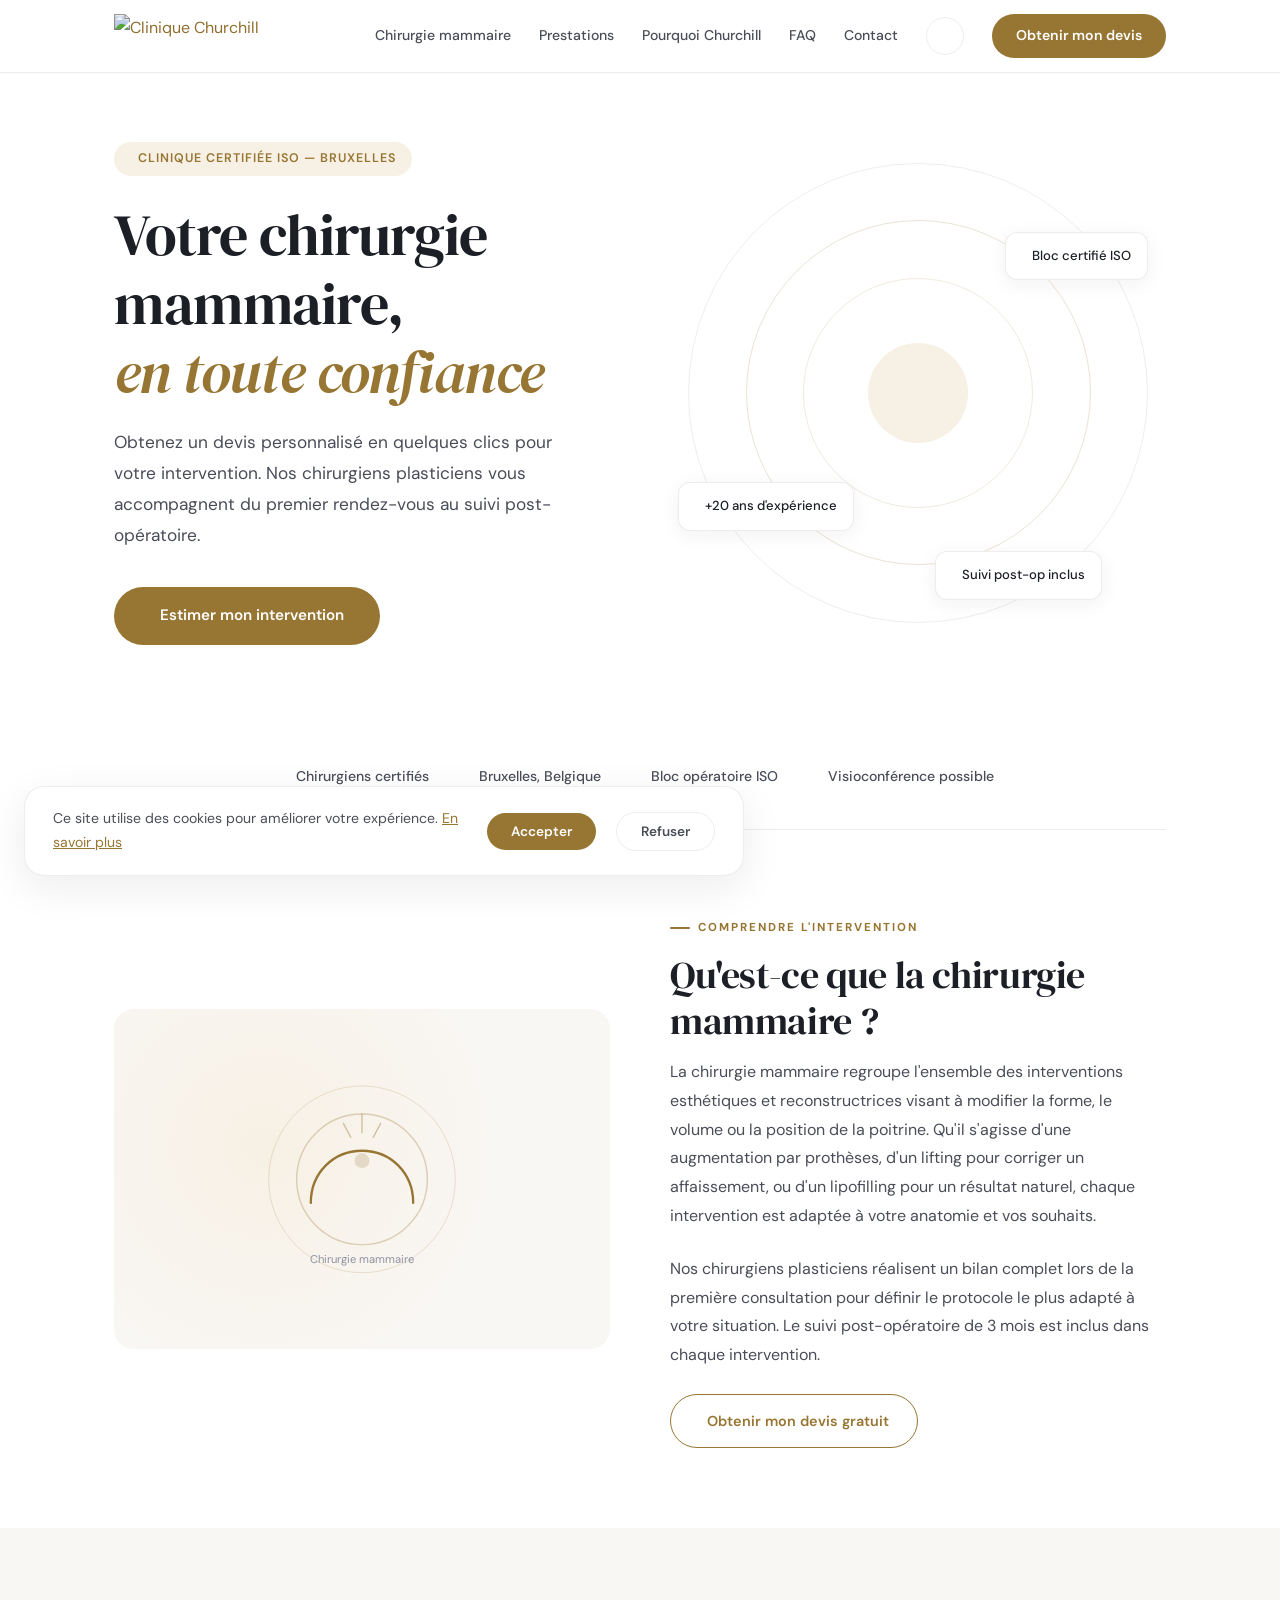
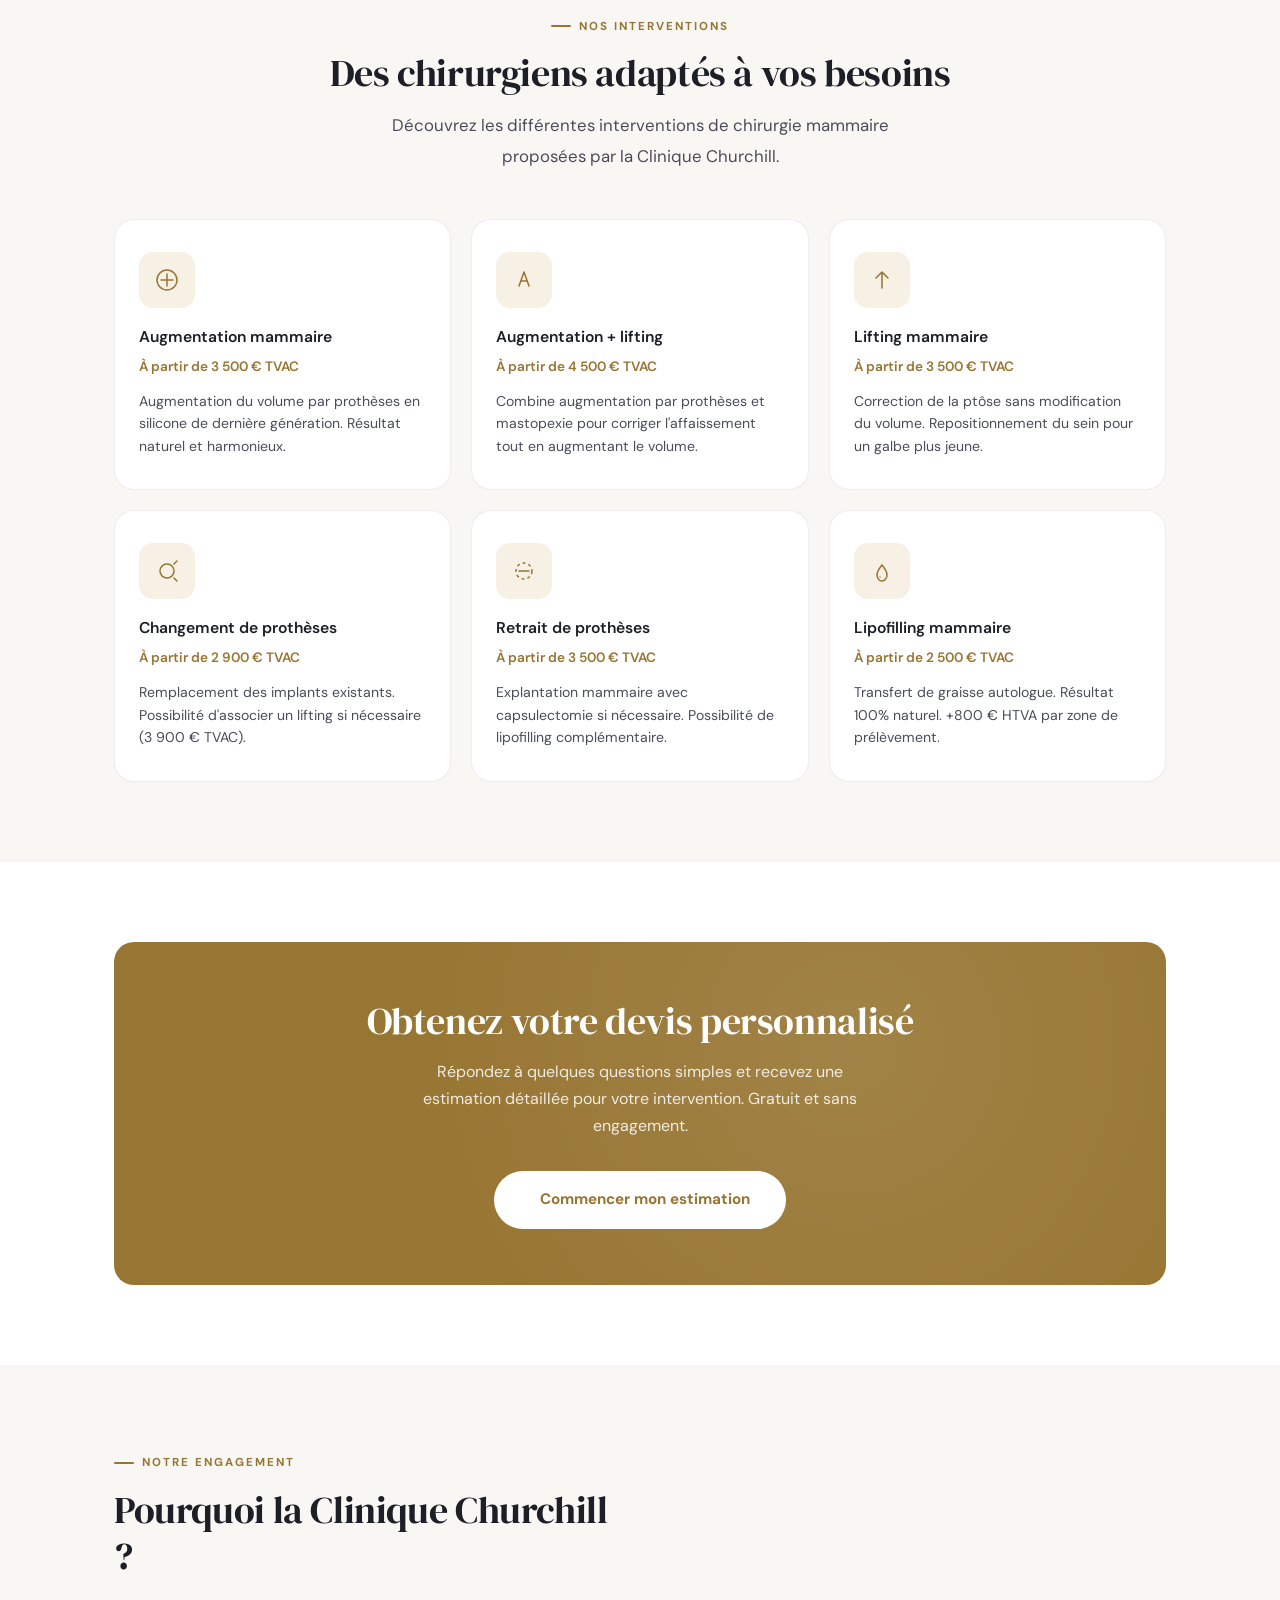
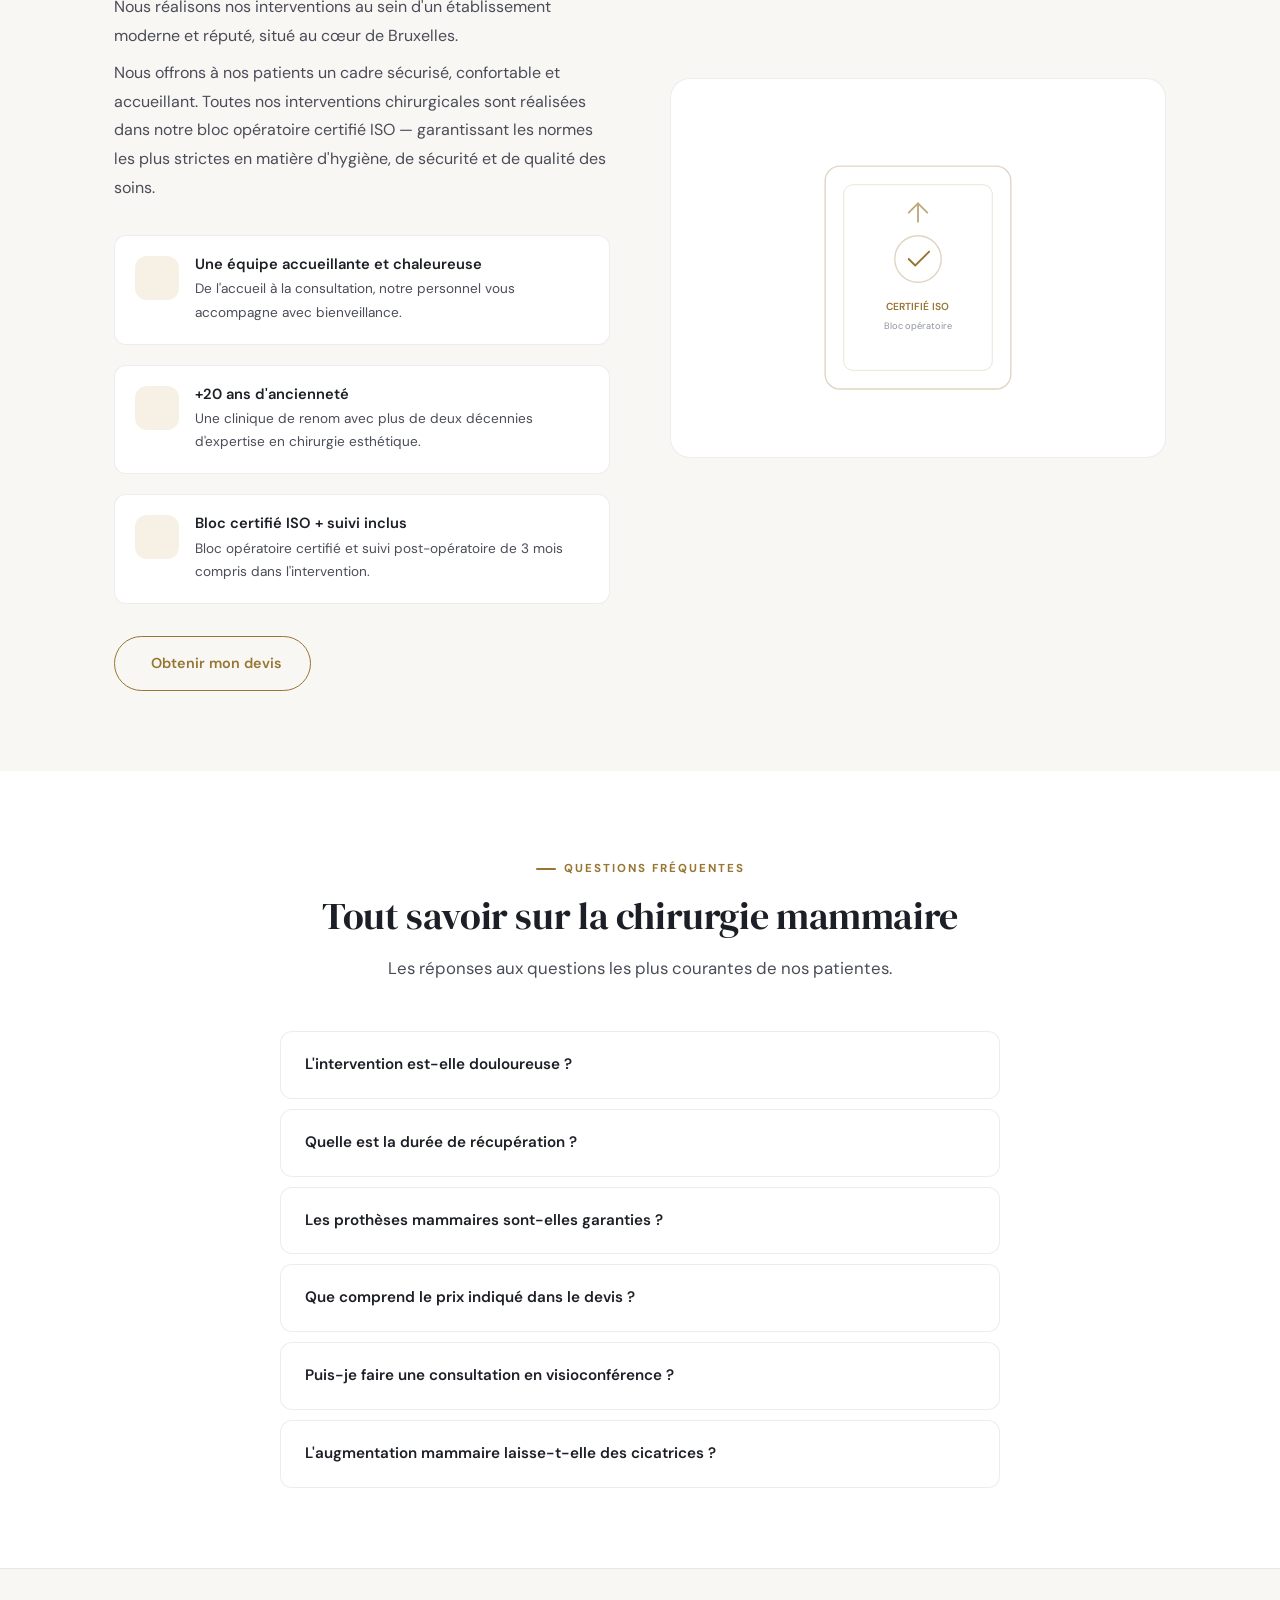
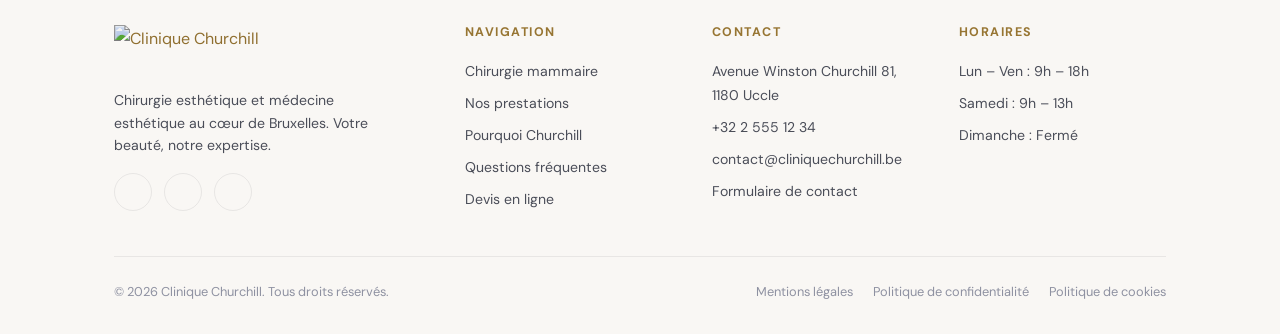
==== commit 4ff56049: "Fix full questionnaire logic and update address to 1180 Uccle" ====
--- a/index.html
+++ b/index.html
@@ -775,7 +775,7 @@
       </div>
       <div class="footer-col">
         <h4>Contact</h4>
-        <a href="#">Avenue Churchill, 1180 Bruxelles</a>
+        <a href="#">Avenue Winston Churchill 81, 1180 Uccle</a>
         <a href="tel:+3225551234">+32 2 555 12 34</a>
         <a href="mailto:contact@cliniquechurchill.be">contact@cliniquechurchill.be</a>
         <a href="/pages/contact.html">Formulaire de contact</a>
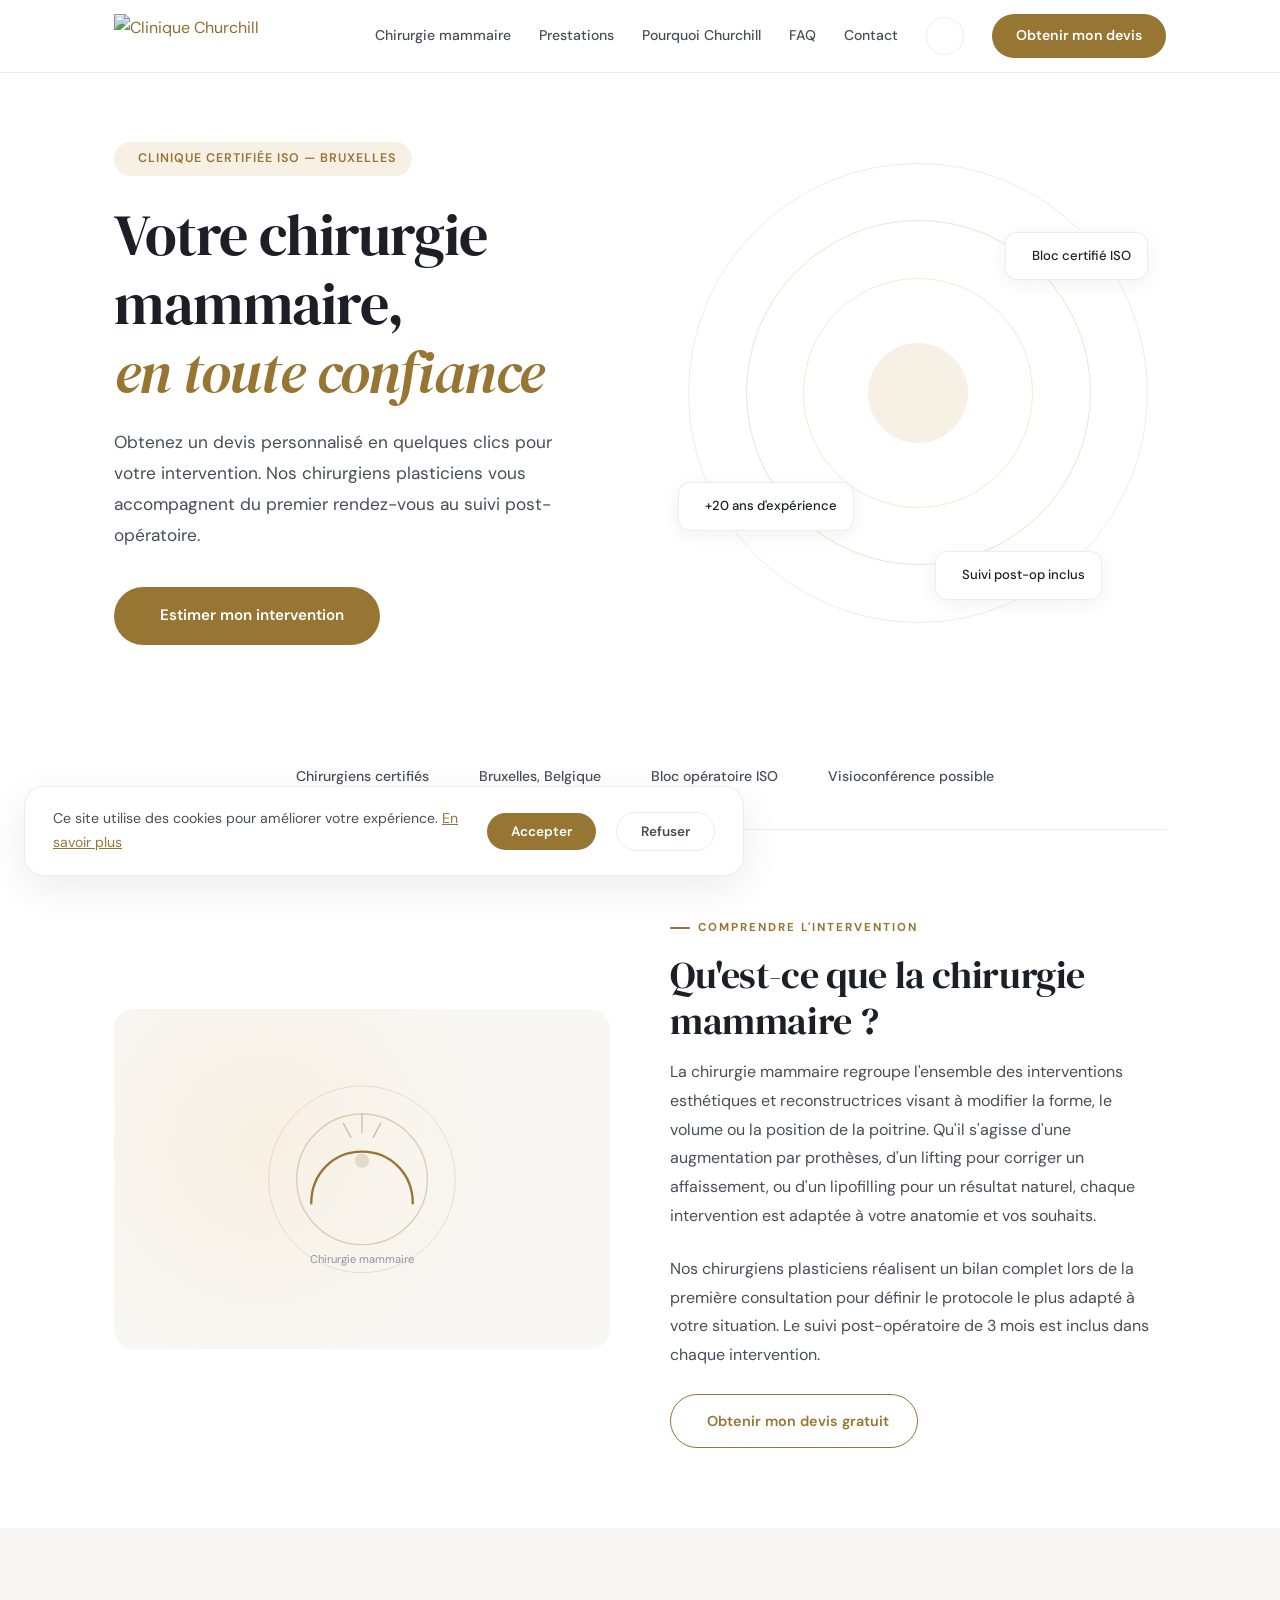
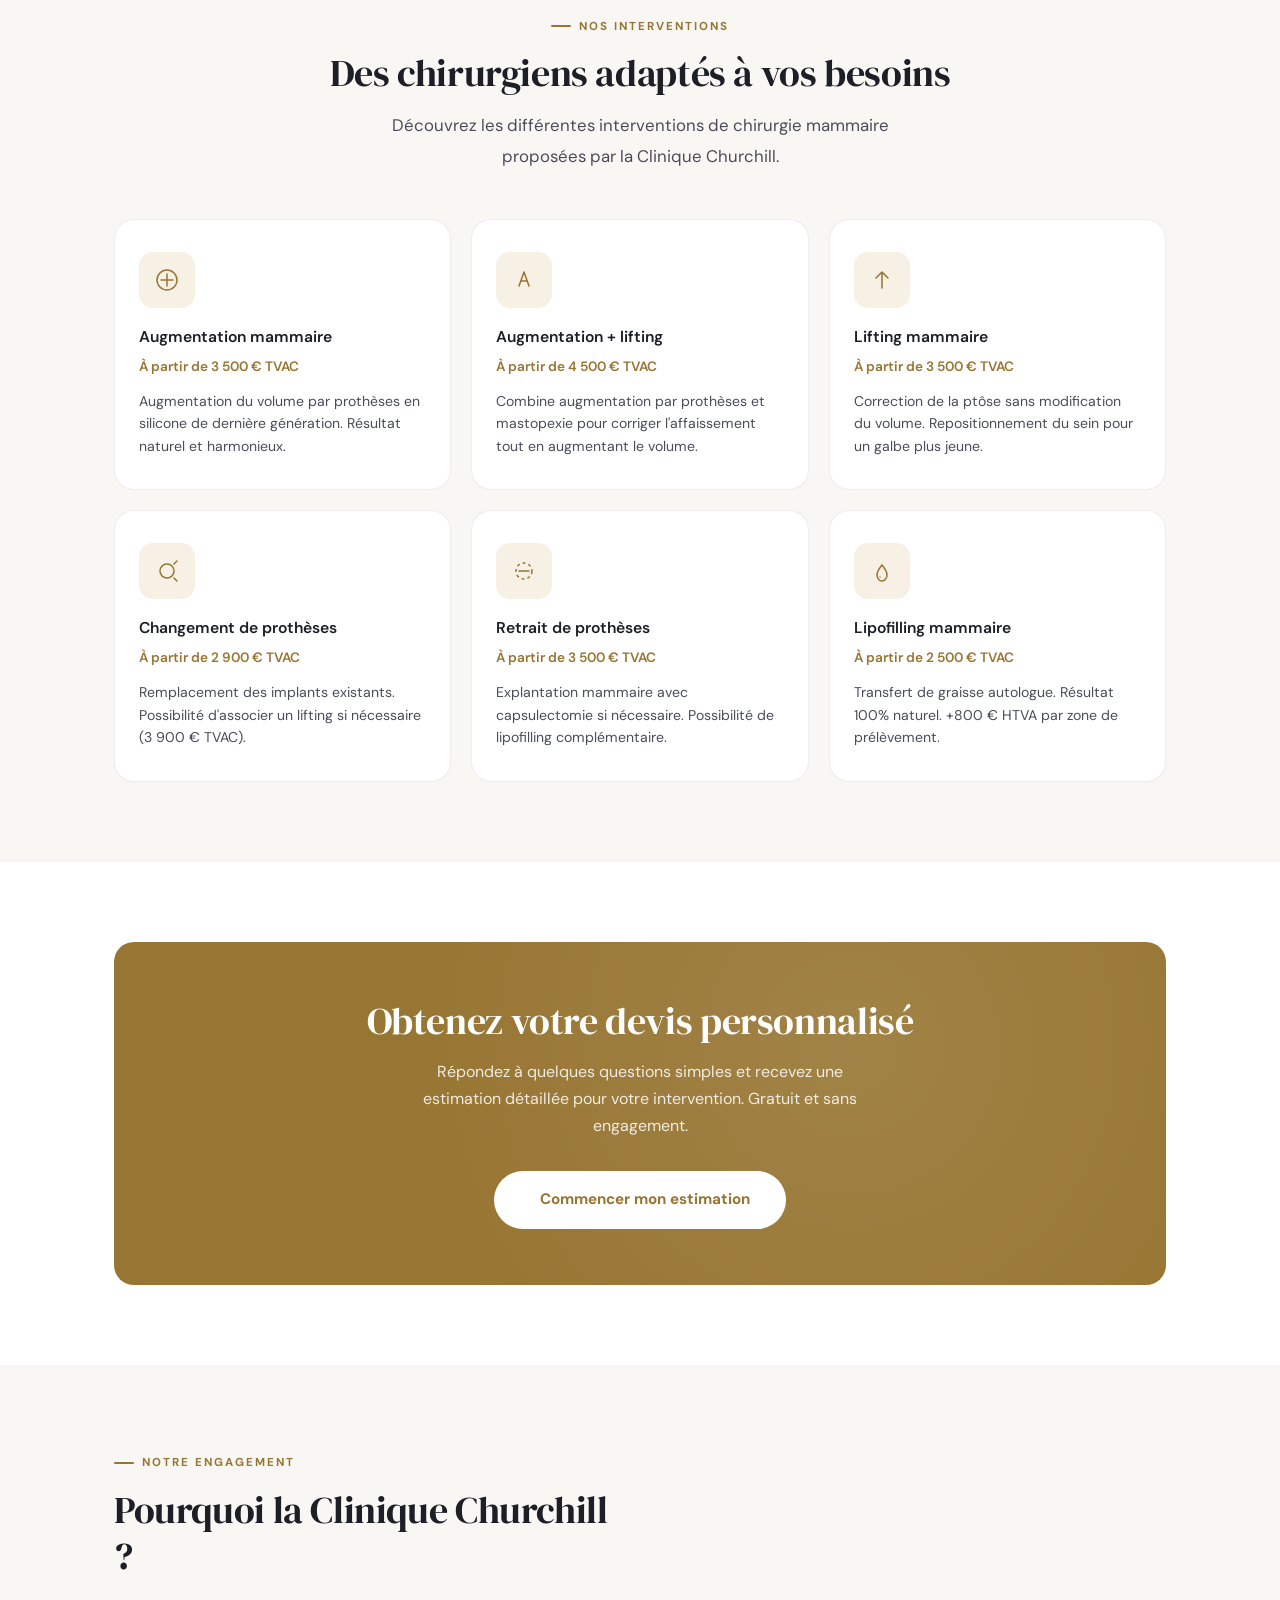
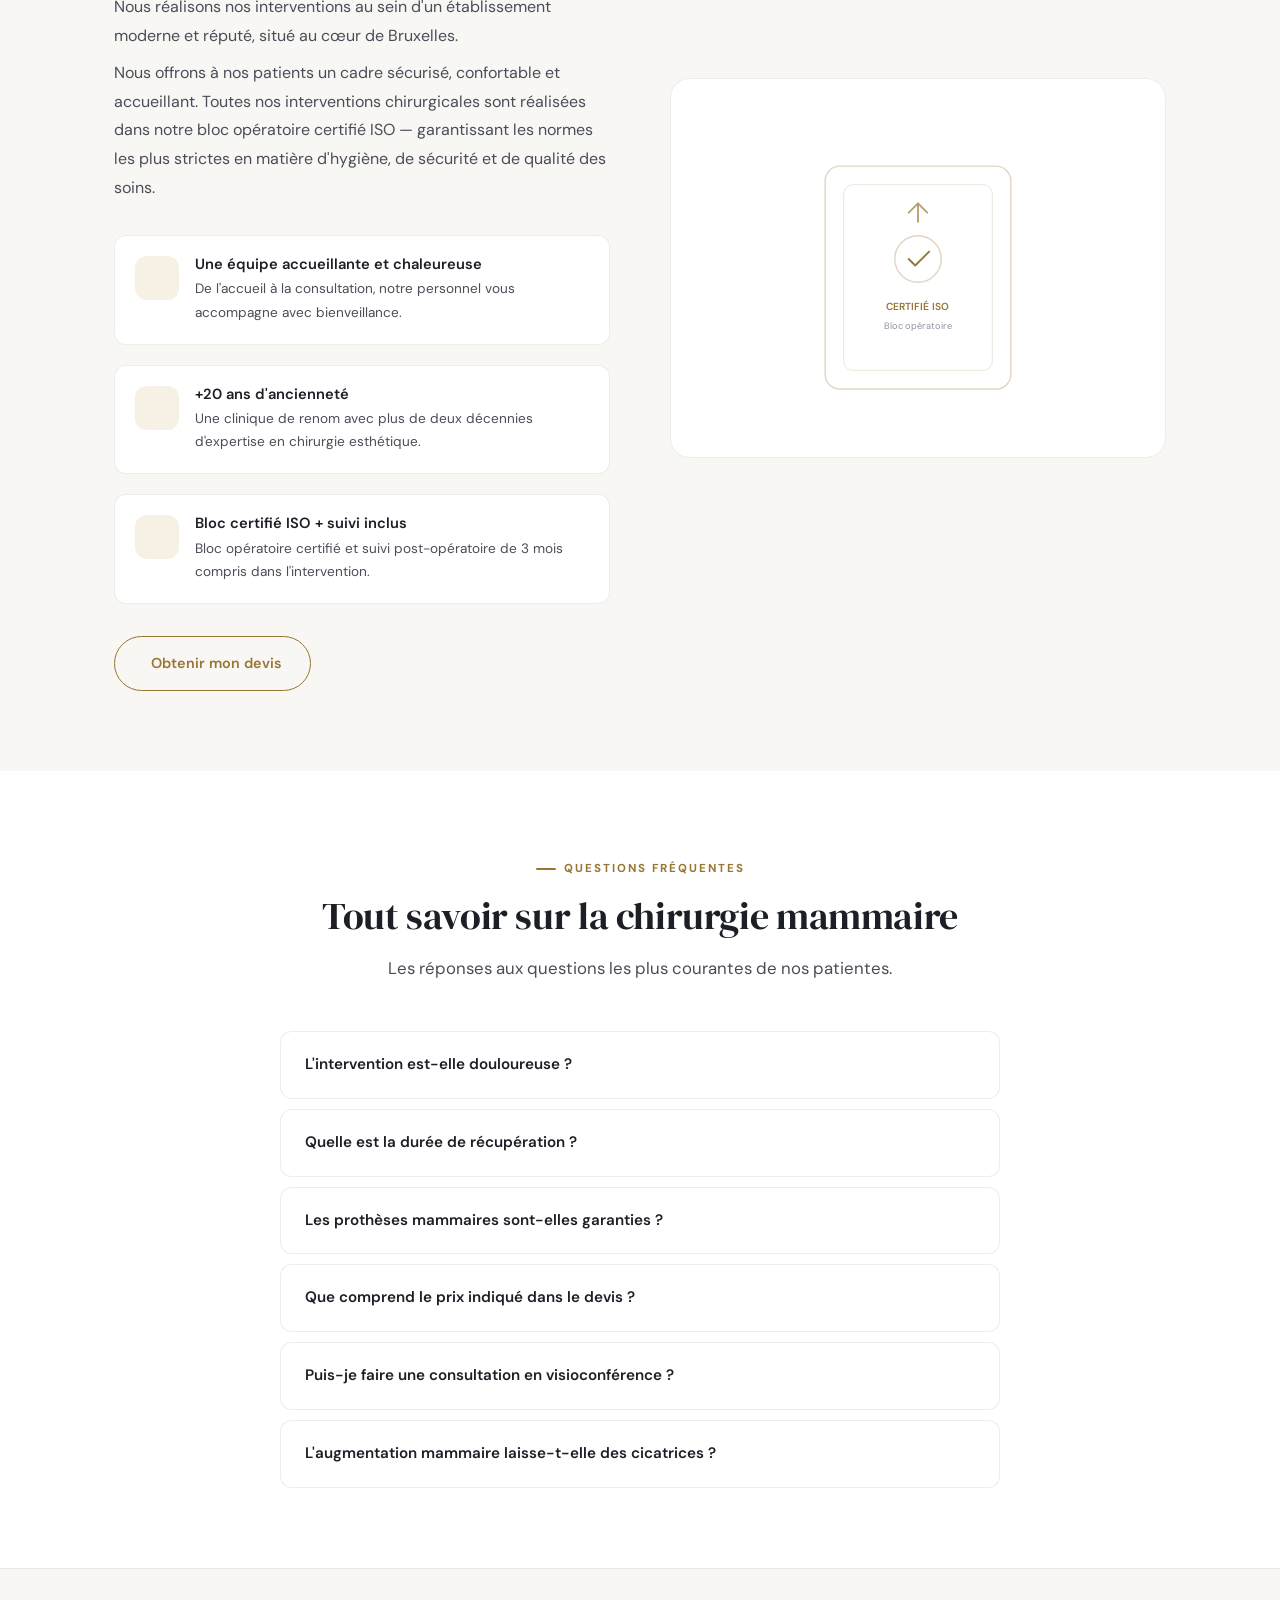
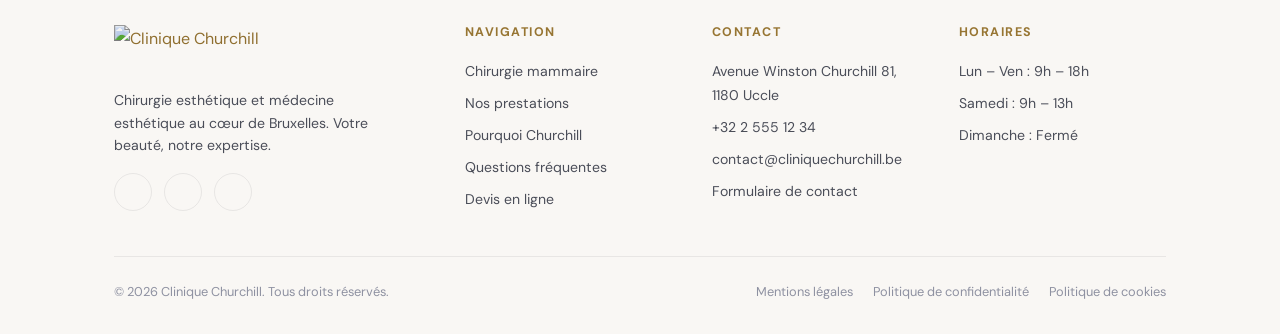
==== commit 7a8d8baf: "Fix redirection links for local and GitHub Pages compatibility (use relative paths)" ====
--- a/index.html
+++ b/index.html
@@ -501,7 +501,7 @@
       <a href="#services">Prestations</a>
       <a href="#pourquoi">Pourquoi Churchill</a>
       <a href="#faq">FAQ</a>
-      <a href="/pages/contact.html">Contact</a>
+      <a href="./pages/contact.html">Contact</a>
       <button class="theme-toggle" onclick="toggleTheme()" aria-label="Changer de thème">
         <i class="ph-light ph-moon" id="themeIcon"></i>
       </button>
@@ -664,7 +664,7 @@
     <div class="cta-banner reveal">
       <h2>Obtenez votre devis personnalisé</h2>
       <p>Répondez à quelques questions simples et recevez une estimation détaillée pour votre intervention. Gratuit et sans engagement.</p>
-      <a href="/pages/devis.html" class="btn-white">
+      <a href="./pages/devis.html" class="btn-white">
         <i class="ph-light ph-calculator"></i> Commencer mon estimation
       </a>
     </div>
@@ -778,7 +778,7 @@
         <a href="#">Avenue Winston Churchill 81, 1180 Uccle</a>
         <a href="tel:+3225551234">+32 2 555 12 34</a>
         <a href="mailto:contact@cliniquechurchill.be">contact@cliniquechurchill.be</a>
-        <a href="/pages/contact.html">Formulaire de contact</a>
+        <a href="./pages/contact.html">Formulaire de contact</a>
       </div>
       <div class="footer-col">
         <h4>Horaires</h4>
@@ -790,9 +790,9 @@
     <div class="footer-bottom">
       <span>&copy; 2026 Clinique Churchill. Tous droits réservés.</span>
       <div class="footer-legal">
-        <a href="/pages/mentions-legales.html">Mentions légales</a>
-        <a href="/pages/politique-confidentialite.html">Politique de confidentialité</a>
-        <a href="/pages/politique-cookies.html">Politique de cookies</a>
+        <a href="./pages/mentions-legales.html">Mentions légales</a>
+        <a href="./pages/politique-confidentialite.html">Politique de confidentialité</a>
+        <a href="./pages/politique-cookies.html">Politique de cookies</a>
       </div>
     </div>
   </div>
@@ -800,7 +800,7 @@
 
 <!-- ═══ COOKIE BANNER ═══ -->
 <div class="cookie-banner" id="cookieBanner">
-  <p>Ce site utilise des cookies pour améliorer votre expérience. <a href="/pages/politique-cookies.html">En savoir plus</a></p>
+  <p>Ce site utilise des cookies pour améliorer votre expérience. <a href="./pages/politique-cookies.html">En savoir plus</a></p>
   <button class="cookie-btn cookie-accept" onclick="acceptCookies()">Accepter</button>
   <button class="cookie-btn cookie-decline" onclick="declineCookies()">Refuser</button>
 </div>
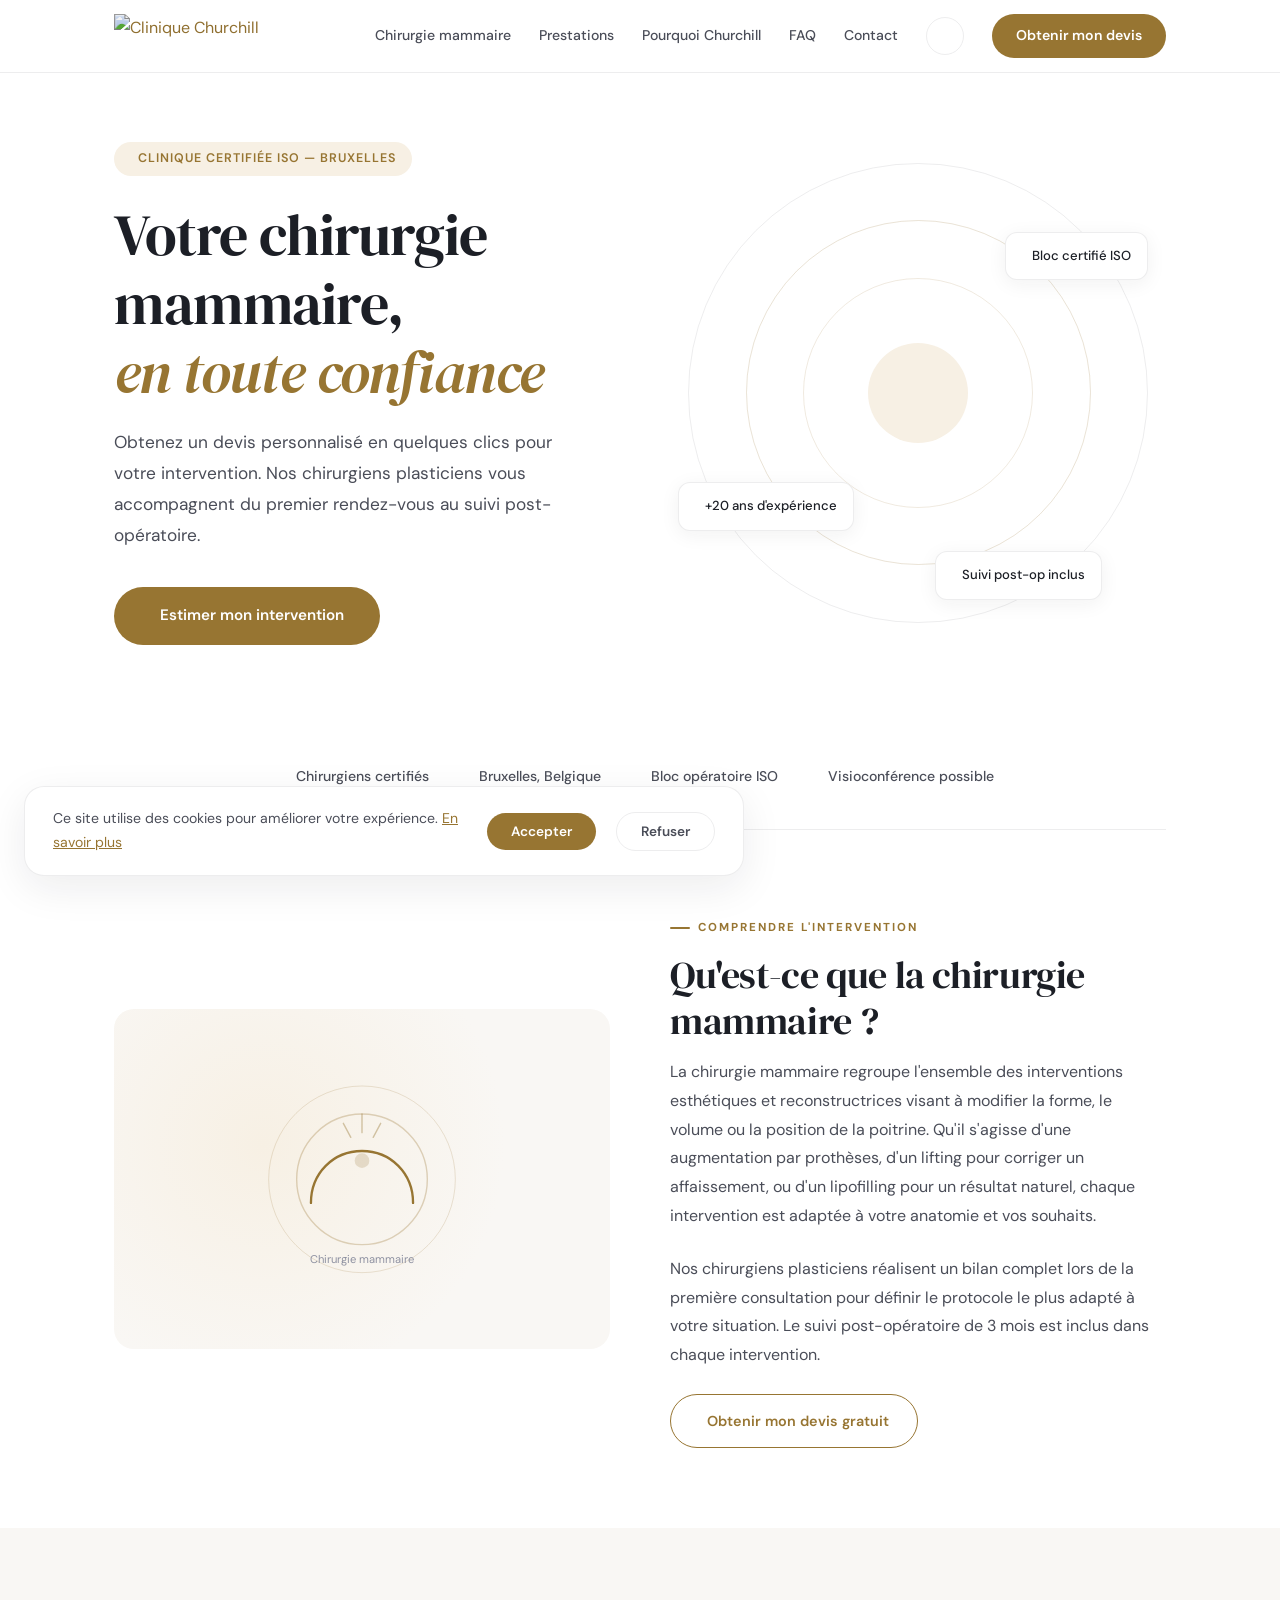
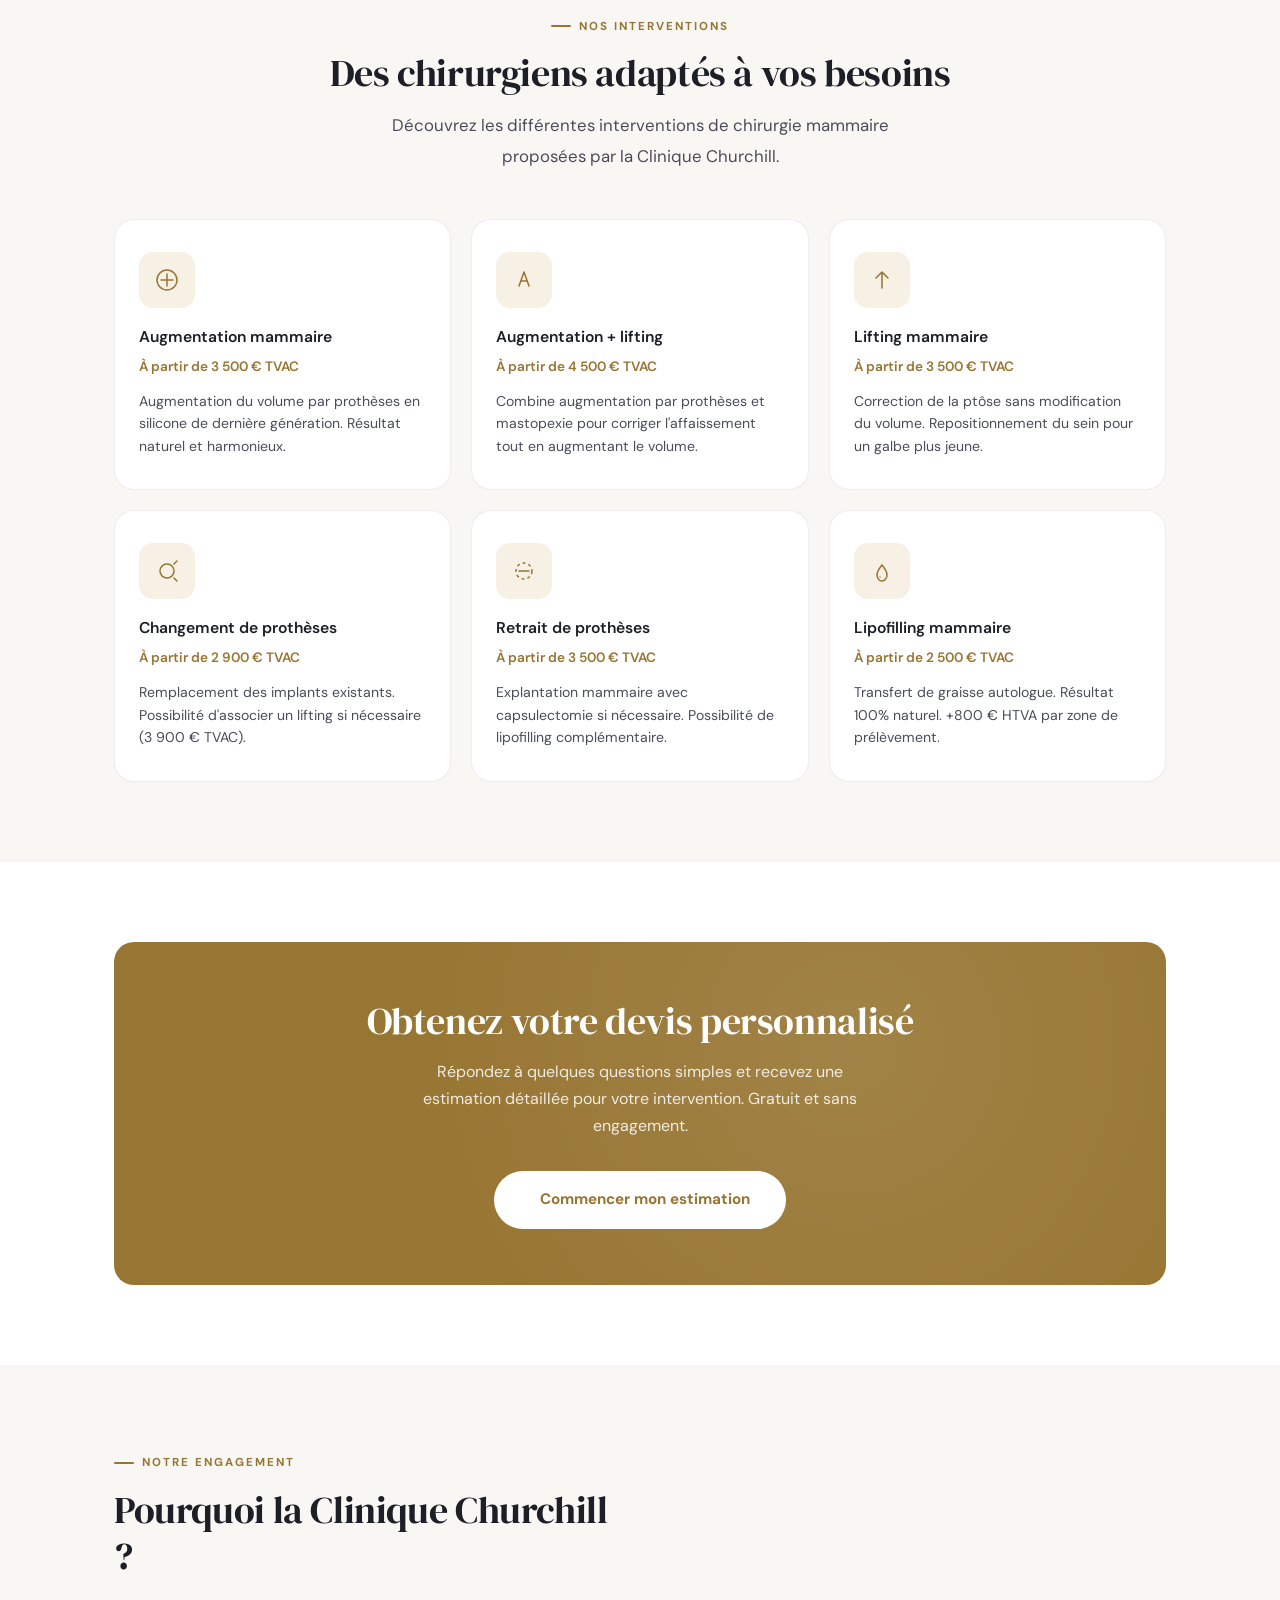
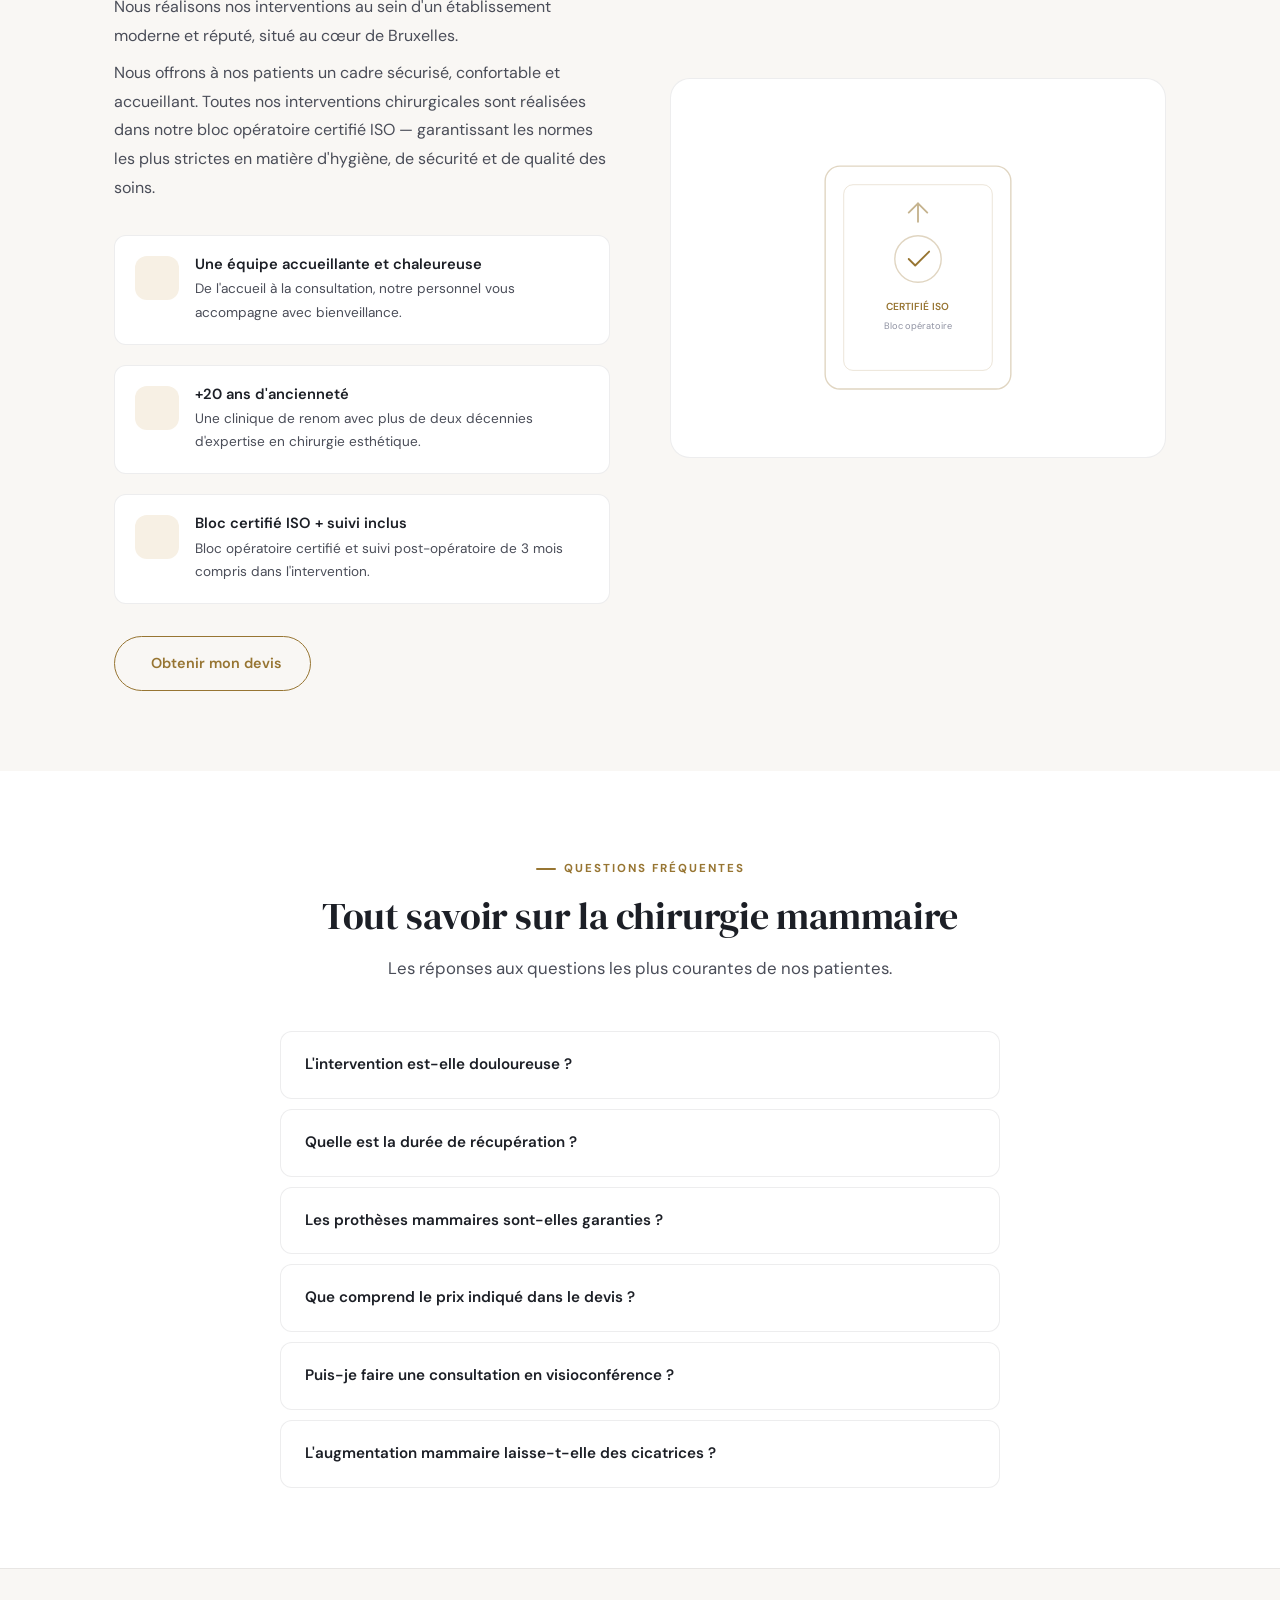
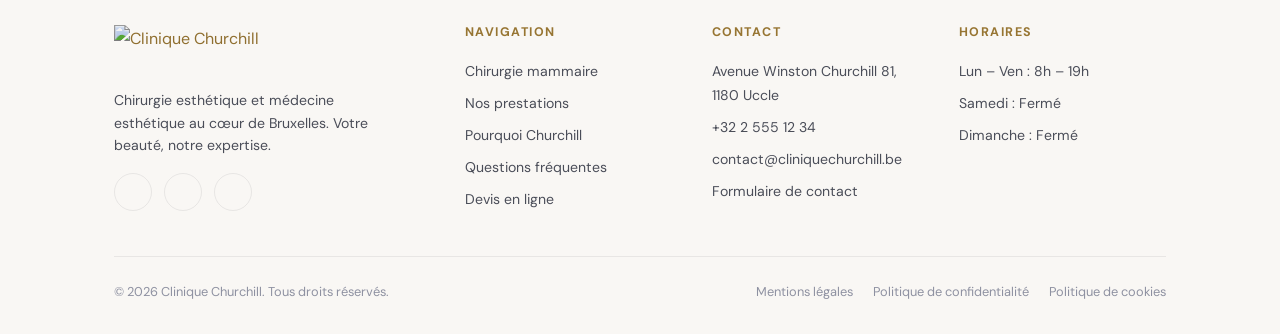
==== commit 6a223d7d: "Update clinic opening hours to 8:00 - 19:00, closed Sat-Sun" ====
--- a/index.html
+++ b/index.html
@@ -31,7 +31,7 @@
         "addressCountry": "BE"
       },
       "medicalSpecialty": "PlasticSurgery",
-      "openingHours": "Mo-Fr 09:00-18:00, Sa 09:00-13:00"
+      "openingHours": "Mo-Fr 08:00-19:00"
     }
     </script>
     <style>
@@ -782,8 +782,8 @@
       </div>
       <div class="footer-col">
         <h4>Horaires</h4>
-        <a href="#">Lun – Ven : 9h – 18h</a>
-        <a href="#">Samedi : 9h – 13h</a>
+        <a href="#">Lun – Ven : 8h – 19h</a>
+        <a href="#">Samedi : Fermé</a>
         <a href="#">Dimanche : Fermé</a>
       </div>
     </div>
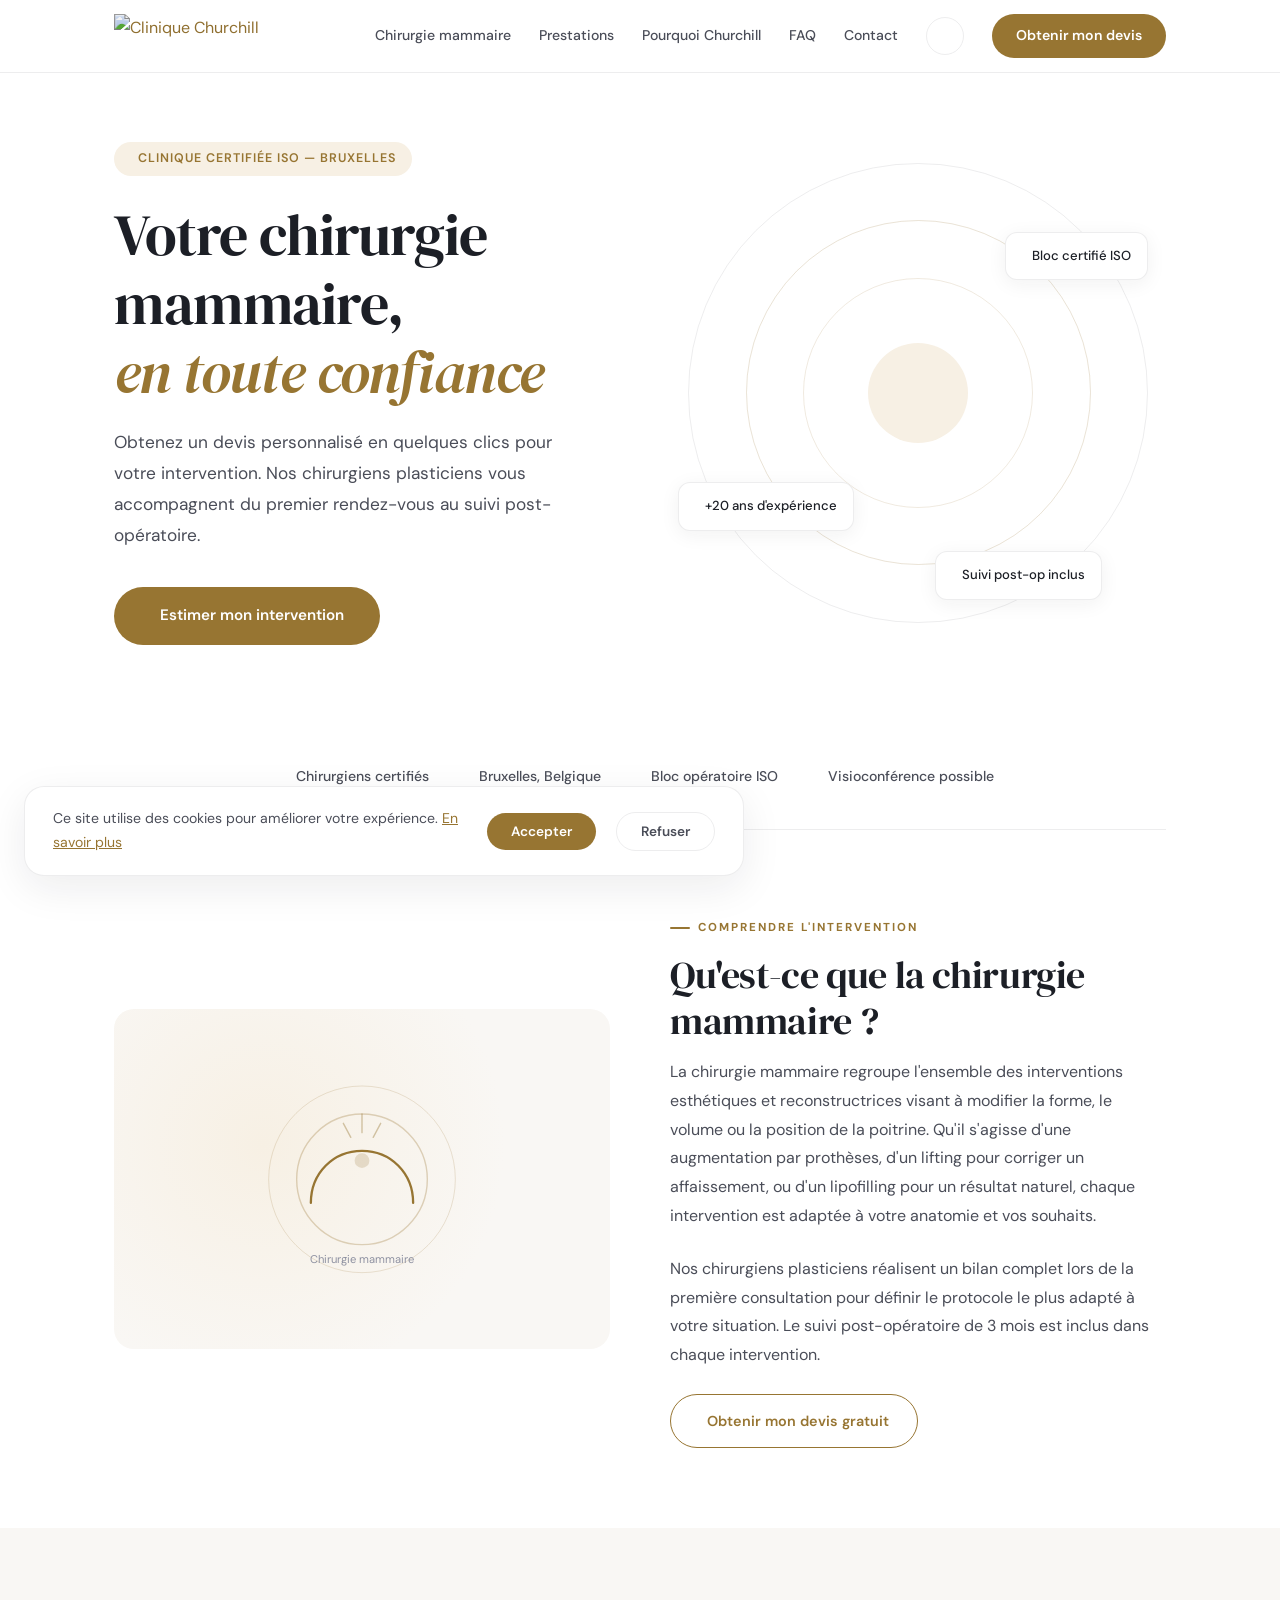
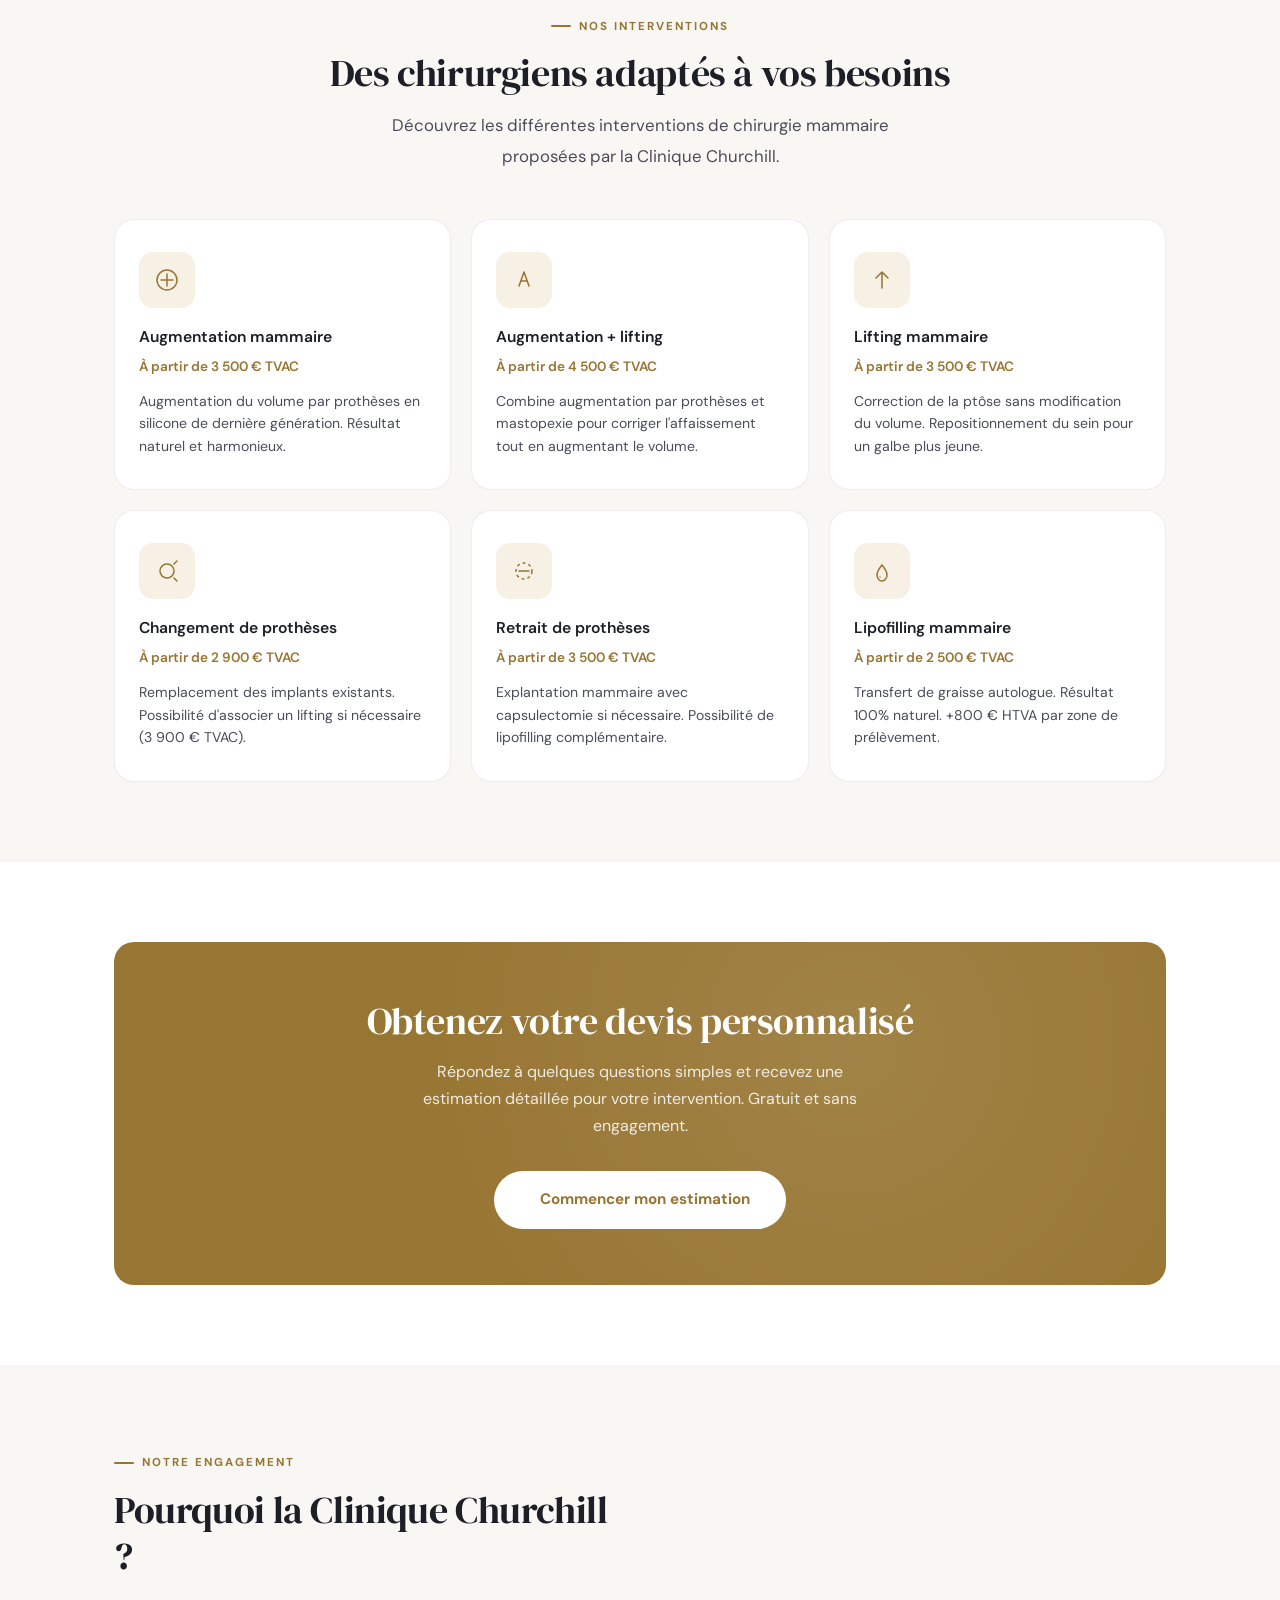
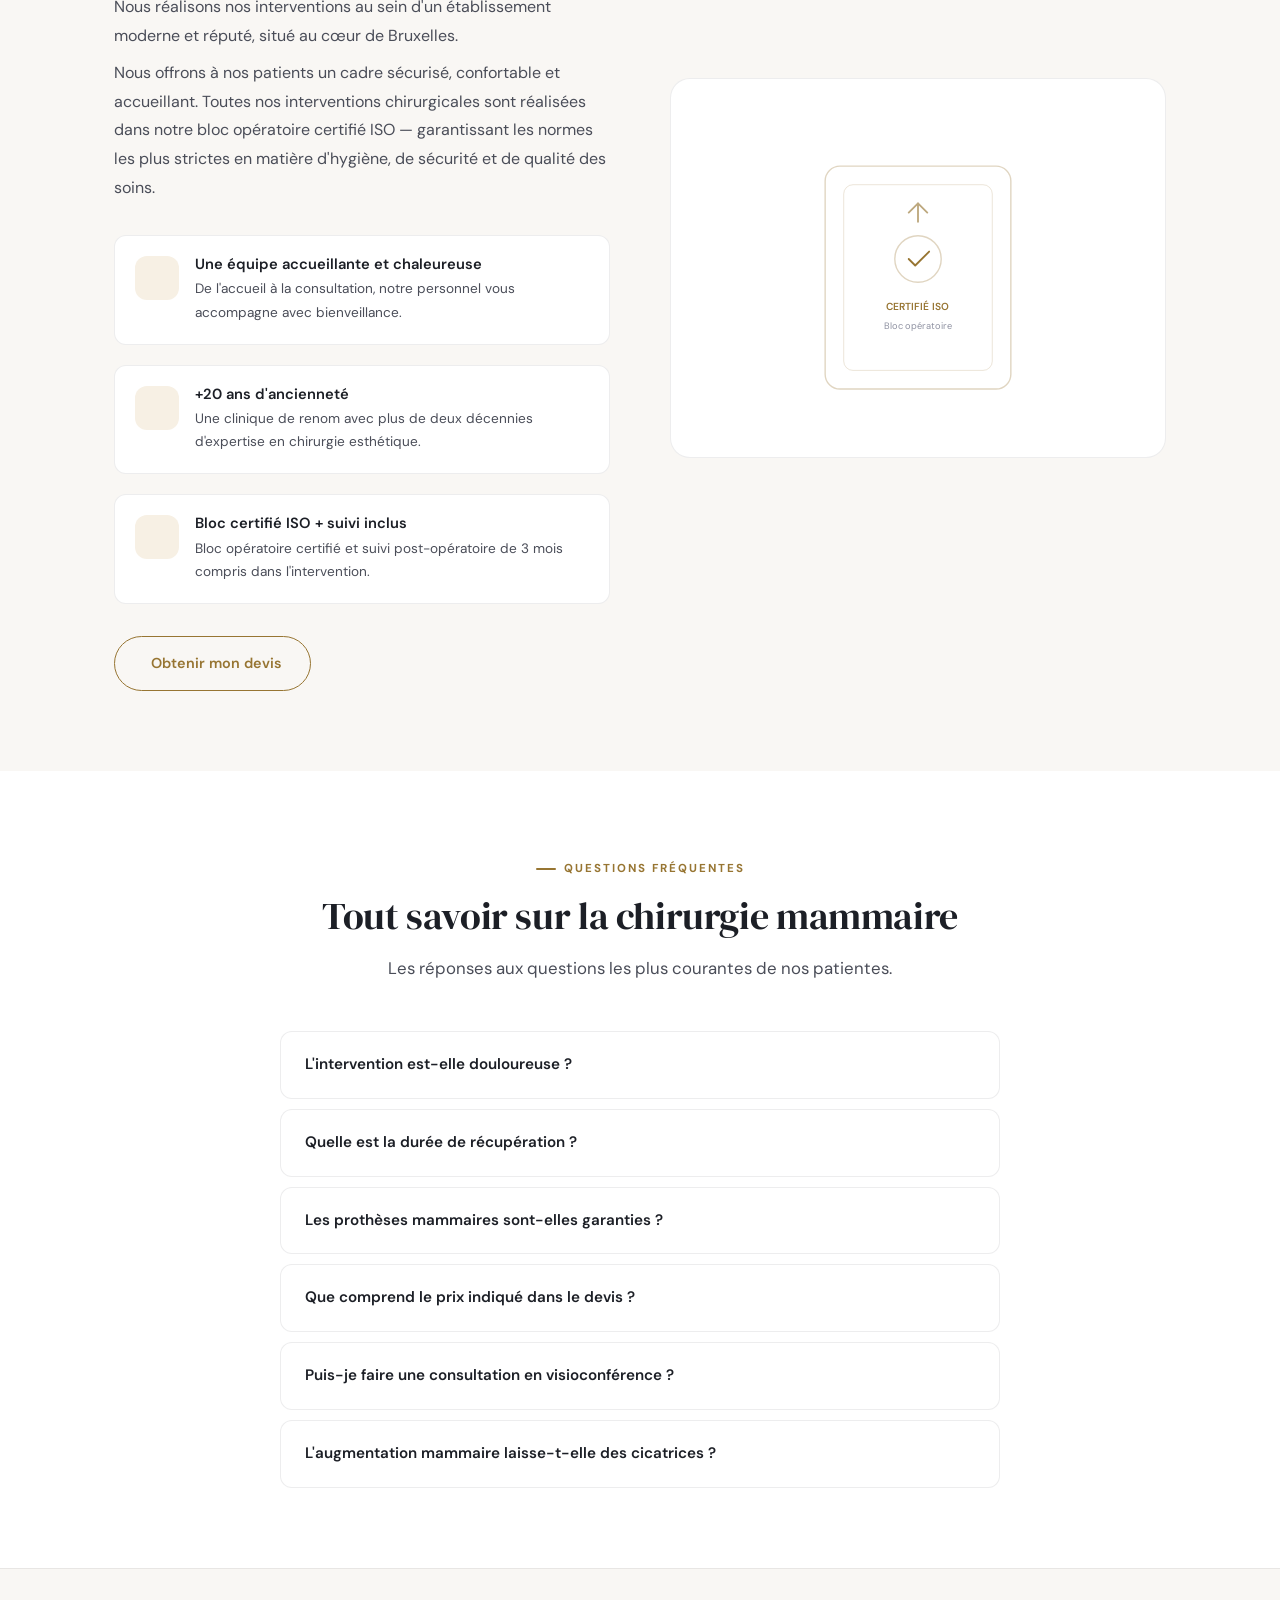
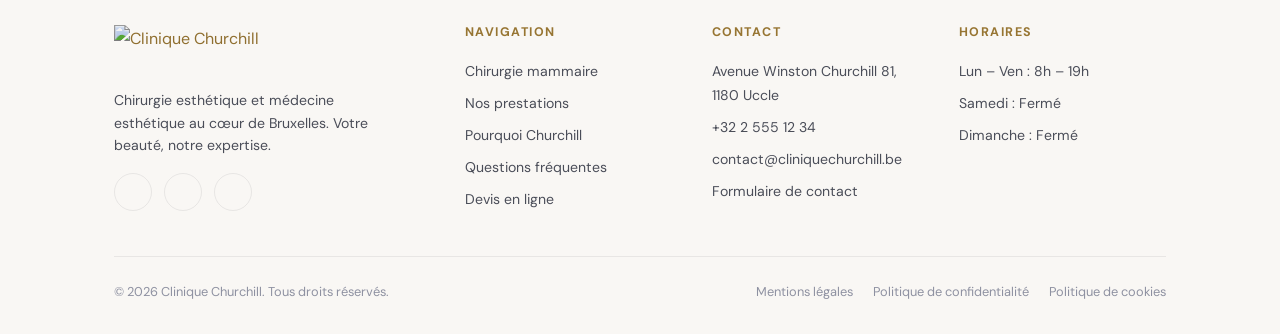
==== commit 328c3150: "Add official favicon to all pages" ====
--- a/index.html
+++ b/index.html
@@ -11,6 +11,7 @@
     <meta property="og:type" content="website">
     <meta property="og:locale" content="fr_BE">
     <link rel="canonical" href="https://devis.cliniquechurchill.be/">
+    <link rel="icon" type="image/png" href="https://static.wixstatic.com/media/68e84b_c4b71655c40b40a4a3311ed126a14bde~mv2.png/v1/fill/w_96,h_100,al_c,lg_1,q_85,enc_avif,quality_auto/clinique-churchill_edited.png">
     <link rel="preconnect" href="https://fonts.googleapis.com">
     <link href="https://fonts.googleapis.com/css2?family=DM+Sans:ital,opsz,wght@0,9..40,300;0,9..40,400;0,9..40,500;0,9..40,600;0,9..40,700;1,9..40,400&family=DM+Serif+Display:ital@0;1&display=swap" rel="stylesheet">
     <script src="https://unpkg.com/@phosphor-icons/web@2.0.3"></script>
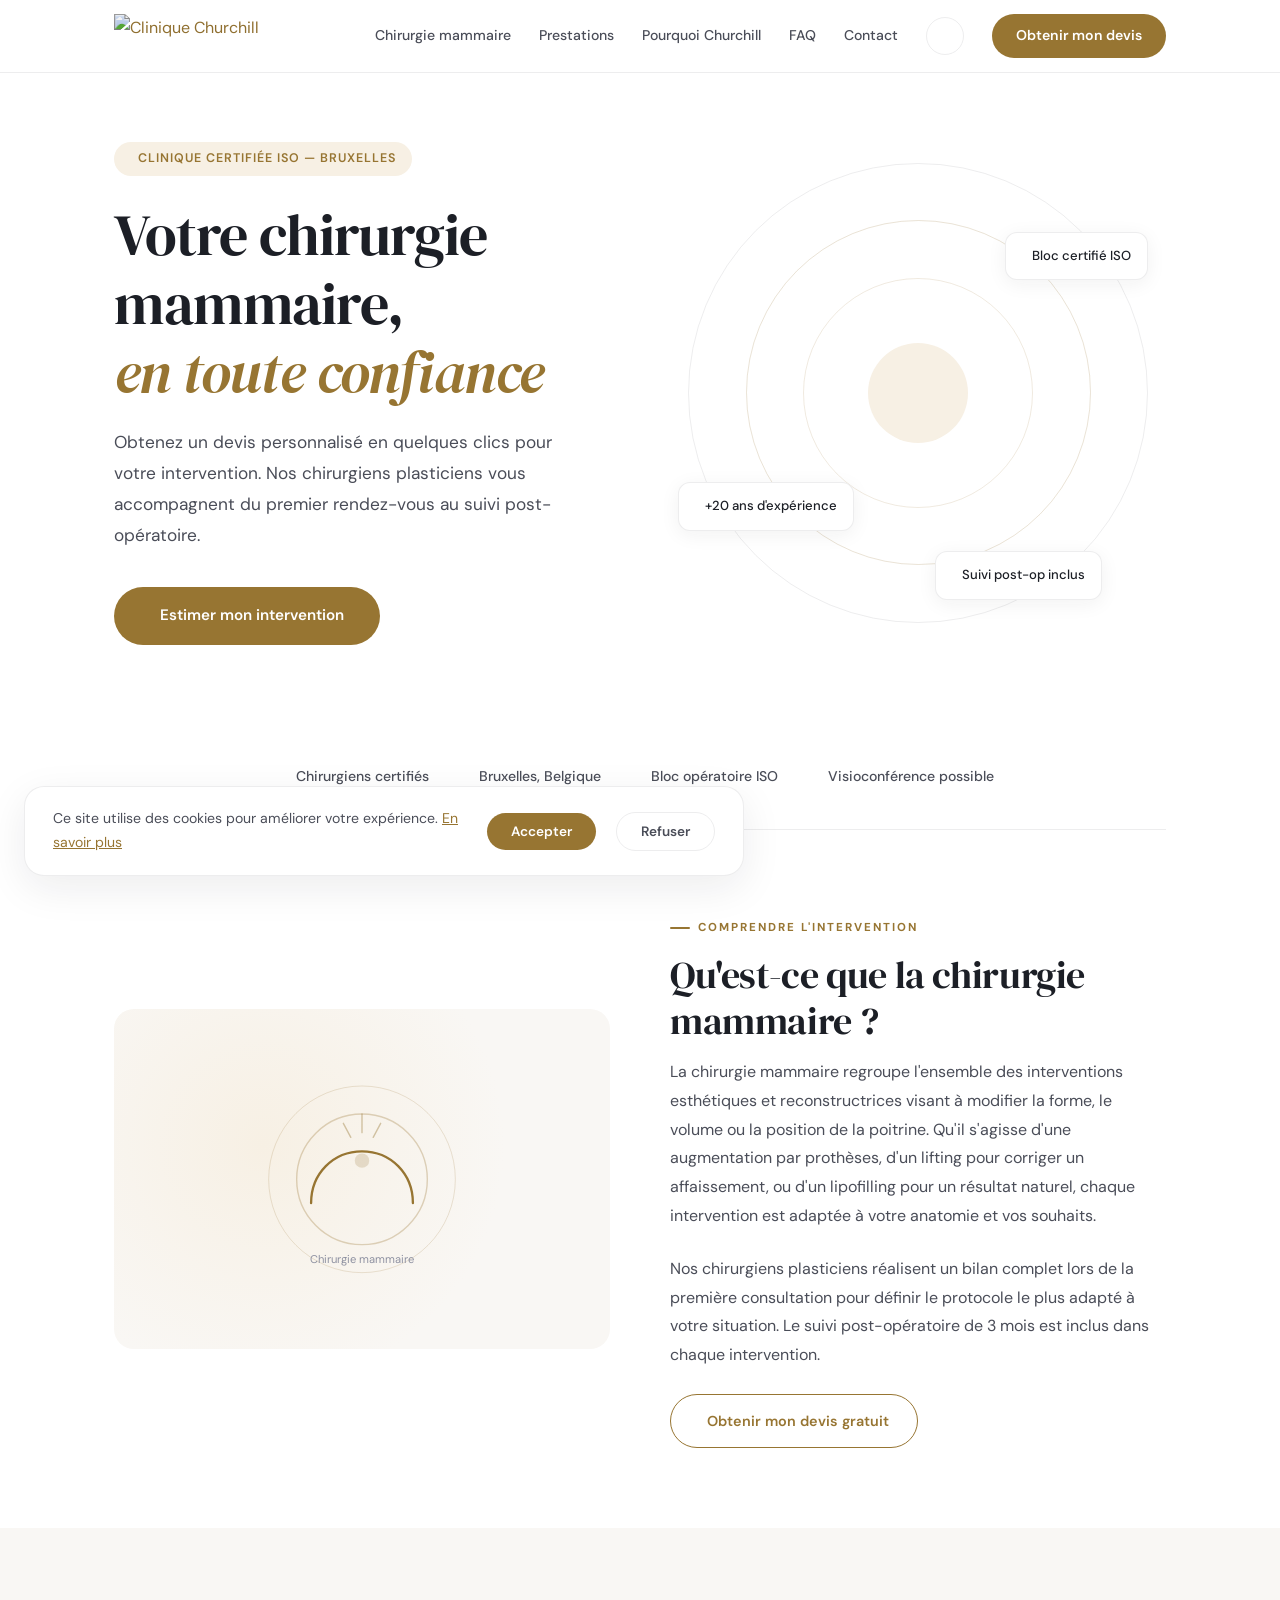
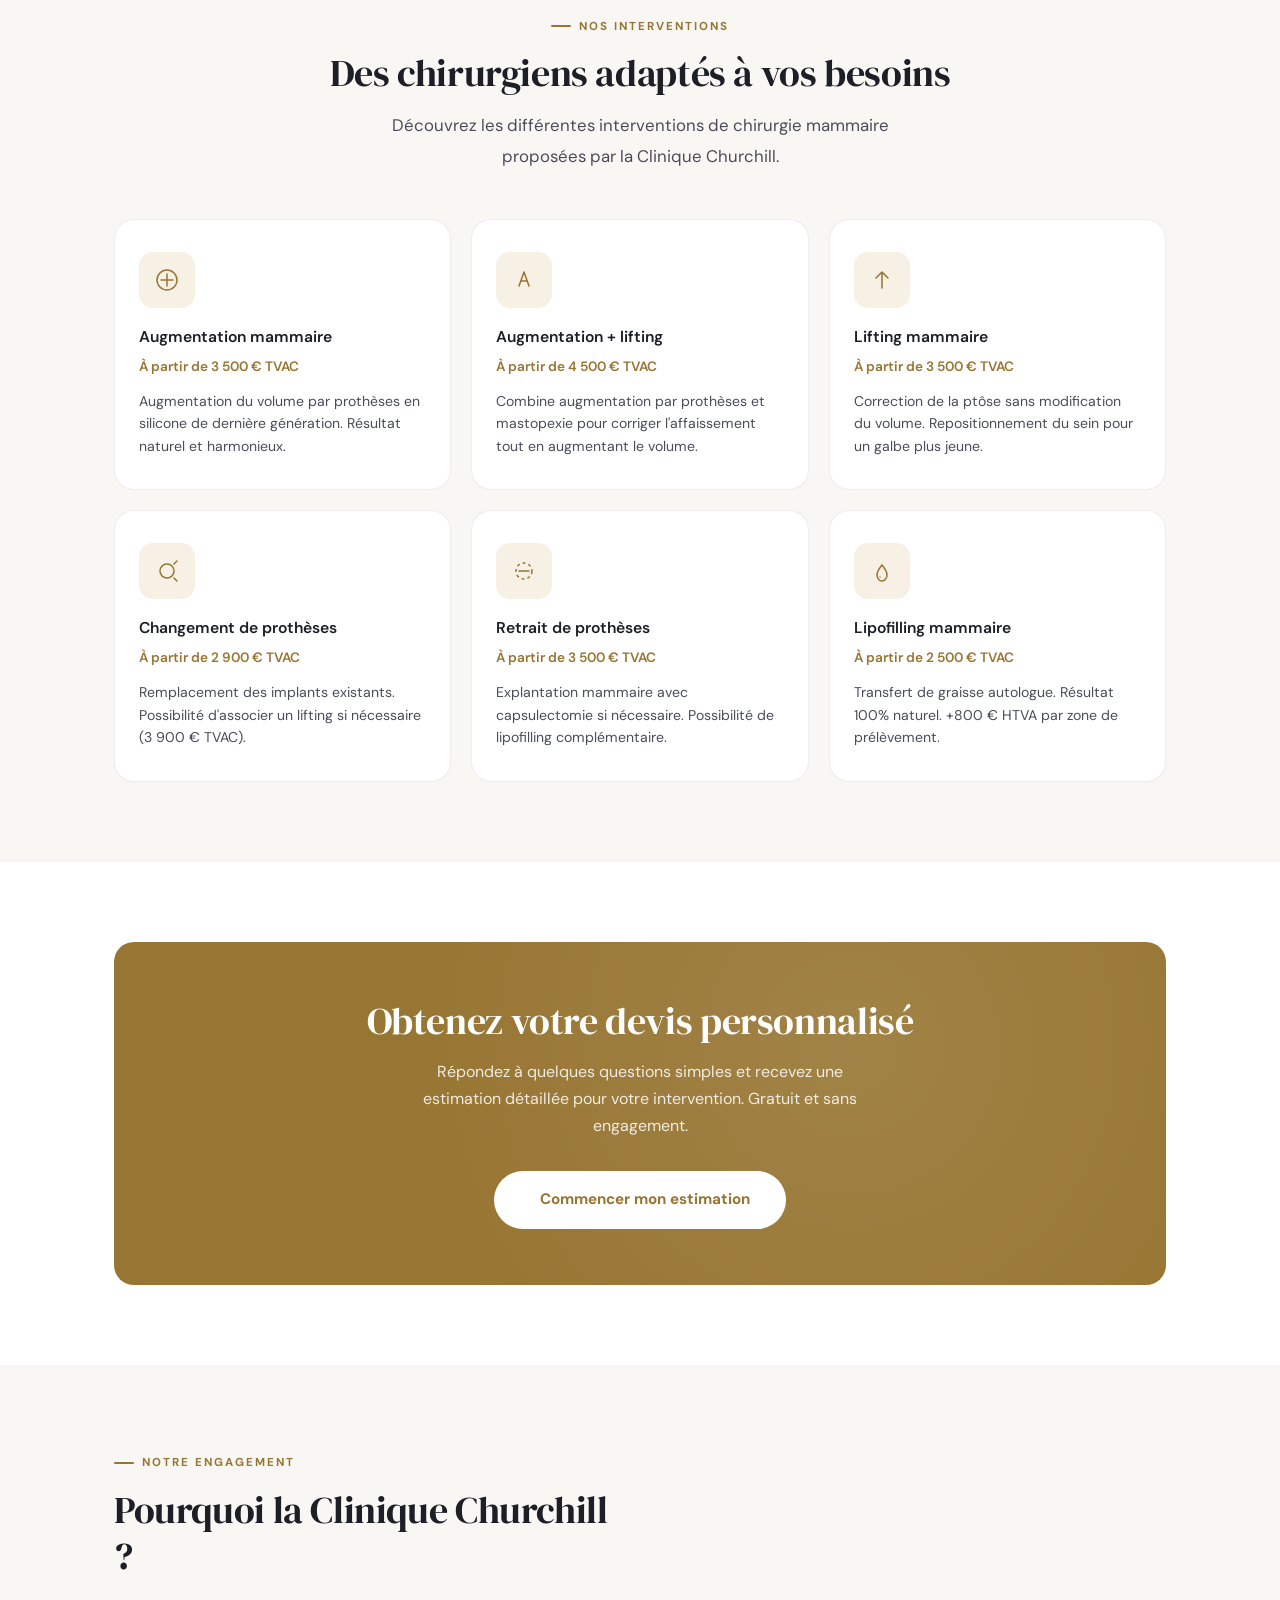
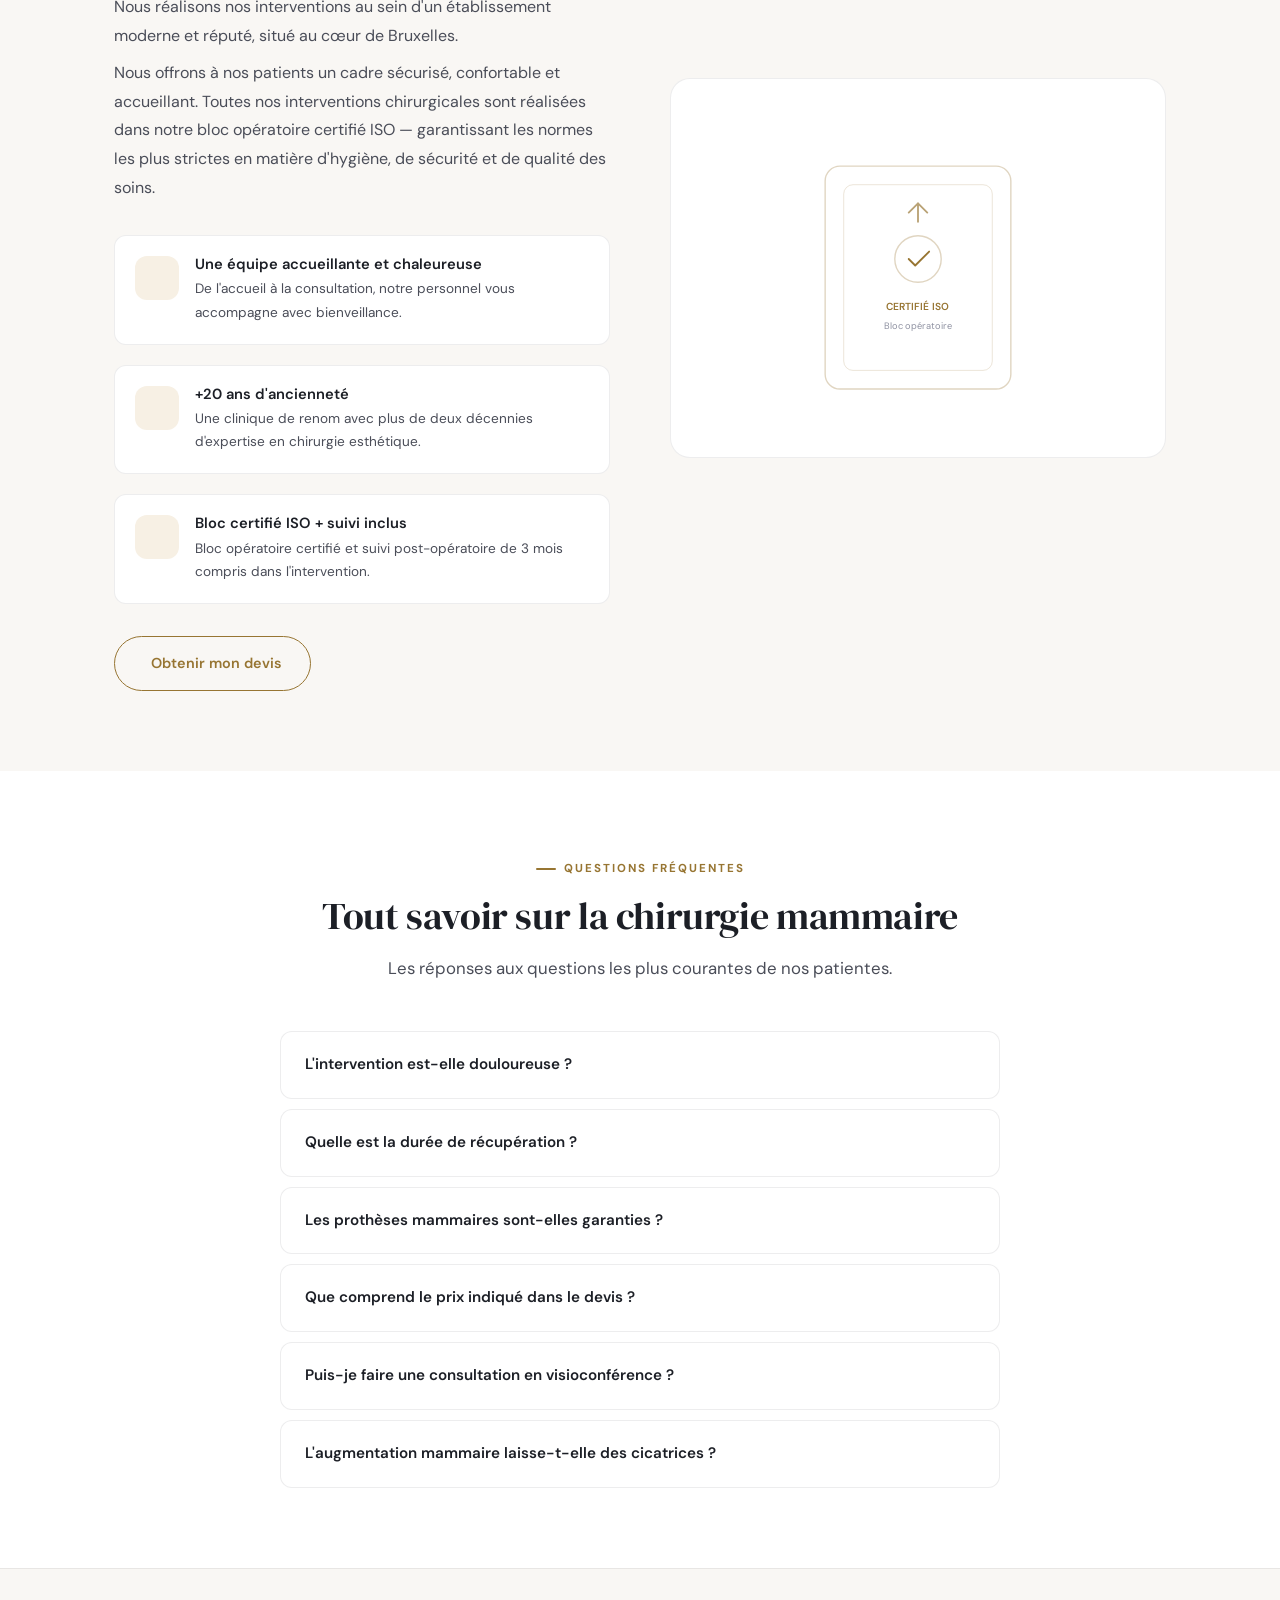
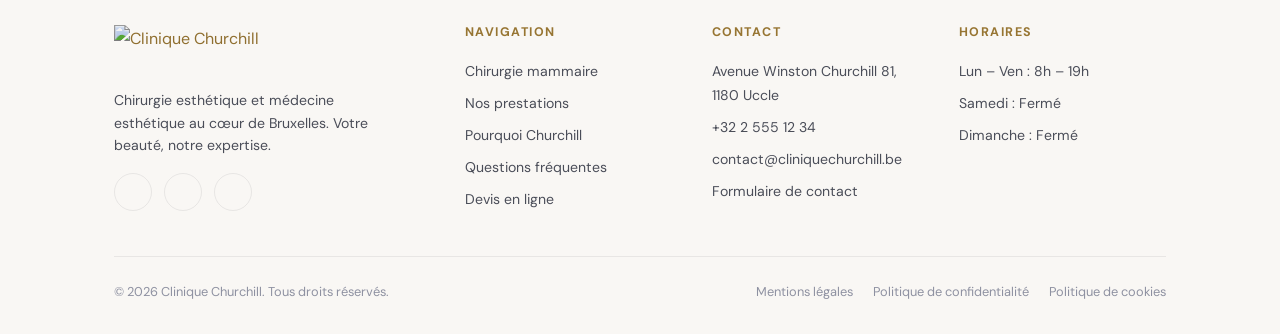
==== commit f6463d07: "Add security.txt, web manifest, browserconfig and PWA/SEO meta tags" ====
--- a/index.html
+++ b/index.html
@@ -8,10 +8,12 @@
     <meta name="keywords" content="chirurgie mammaire Bruxelles, augmentation mammaire Belgique, lifting seins, prothèses mammaires, devis chirurgie esthétique">
     <meta property="og:title" content="Clinique Churchill — Chirurgie Mammaire à Bruxelles">
     <meta property="og:description" content="Devis personnalisé en ligne pour votre chirurgie mammaire. Clinique certifiée ISO au cœur de Bruxelles.">
-    <meta property="og:type" content="website">
-    <meta property="og:locale" content="fr_BE">
+    <meta property="og:image" content="https://static.wixstatic.com/media/68e84b_8047b63e59d446a9bf3de6e263d38957~mv2.png/v1/fill/w_1200,h_630,al_c,q_85,usm_0.66_1.00_0.01,enc_avif,quality_auto/clinique-churchill.png">
     <link rel="canonical" href="https://devis.cliniquechurchill.be/">
     <link rel="icon" type="image/png" href="https://static.wixstatic.com/media/68e84b_c4b71655c40b40a4a3311ed126a14bde~mv2.png/v1/fill/w_96,h_100,al_c,lg_1,q_85,enc_avif,quality_auto/clinique-churchill_edited.png">
+    <link rel="apple-touch-icon" href="https://static.wixstatic.com/media/68e84b_c4b71655c40b40a4a3311ed126a14bde~mv2.png/v1/fill/w_180,h_188,al_c,lg_1,q_85,enc_avif,quality_auto/clinique-churchill_edited.png">
+    <link rel="manifest" href="/manifest.json">
+    <meta name="theme-color" content="#977532">
     <link rel="preconnect" href="https://fonts.googleapis.com">
     <link href="https://fonts.googleapis.com/css2?family=DM+Sans:ital,opsz,wght@0,9..40,300;0,9..40,400;0,9..40,500;0,9..40,600;0,9..40,700;1,9..40,400&family=DM+Serif+Display:ital@0;1&display=swap" rel="stylesheet">
     <script src="https://unpkg.com/@phosphor-icons/web@2.0.3"></script>
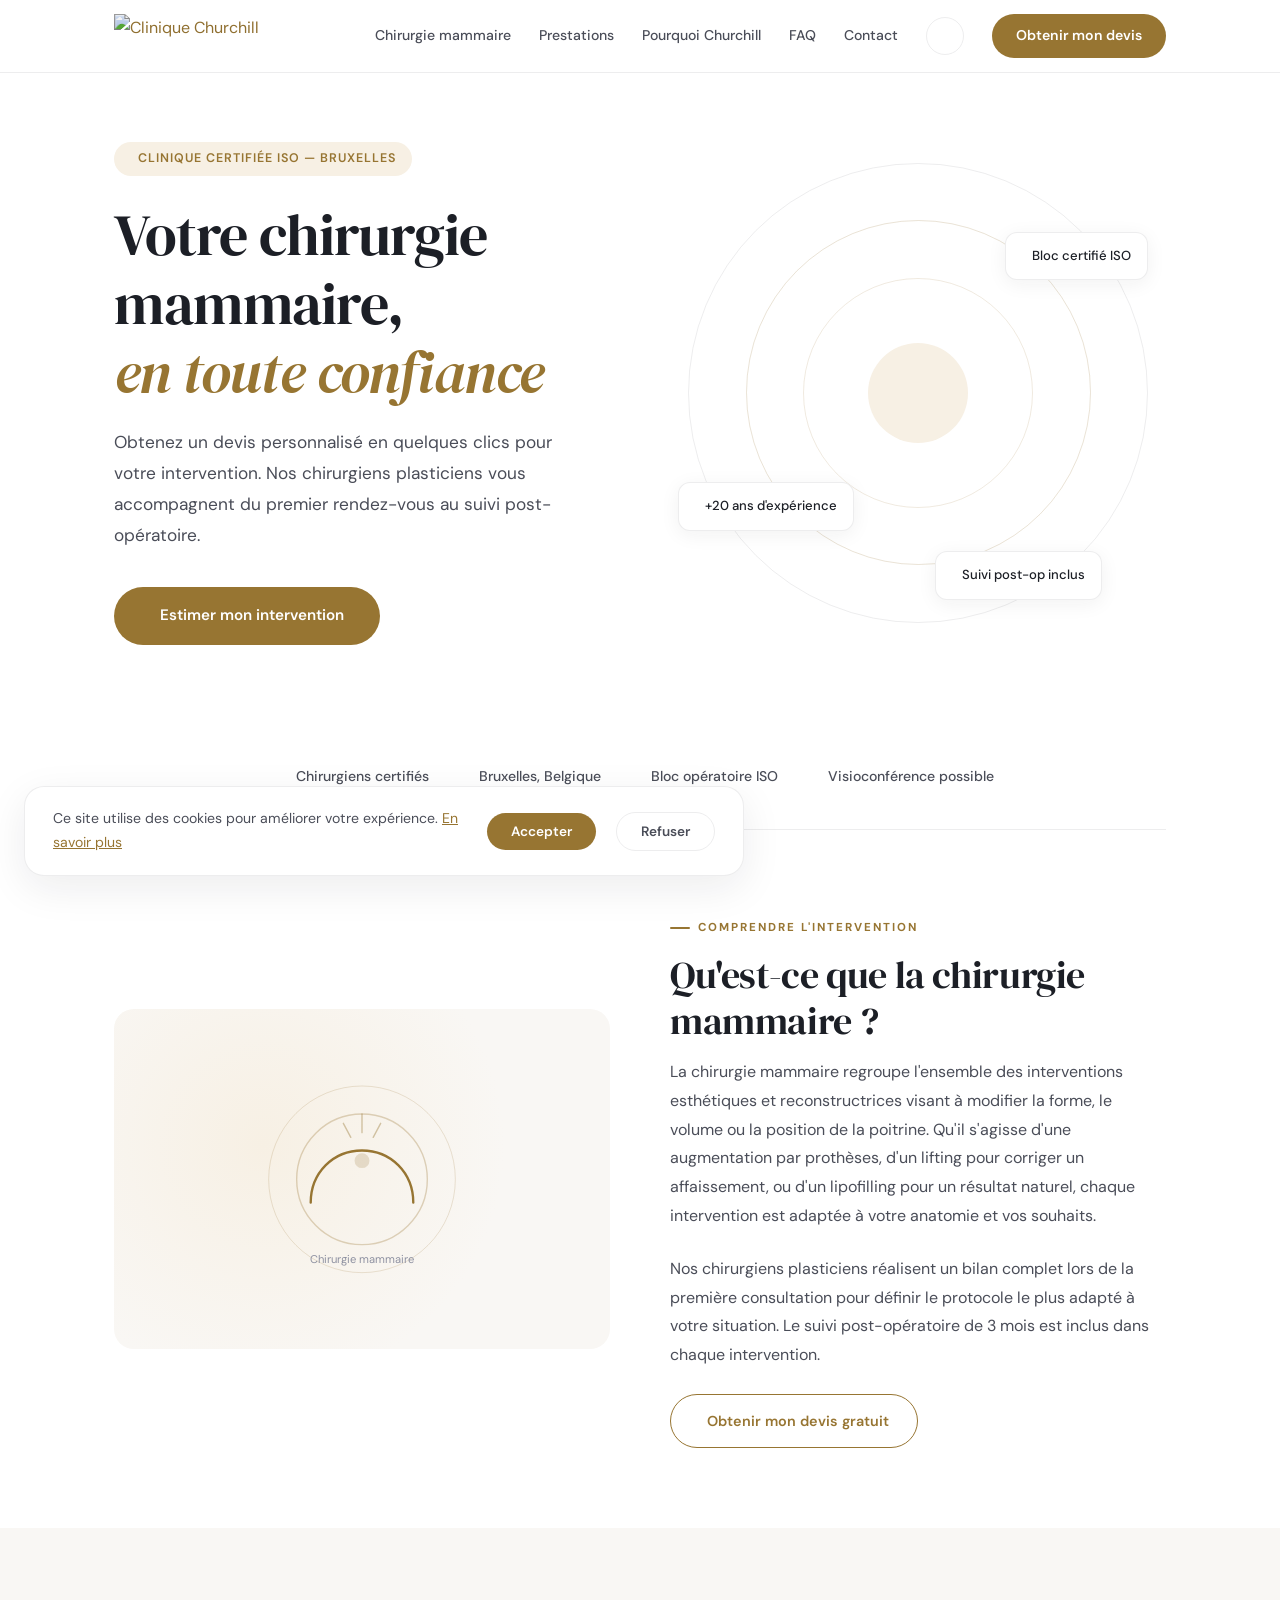
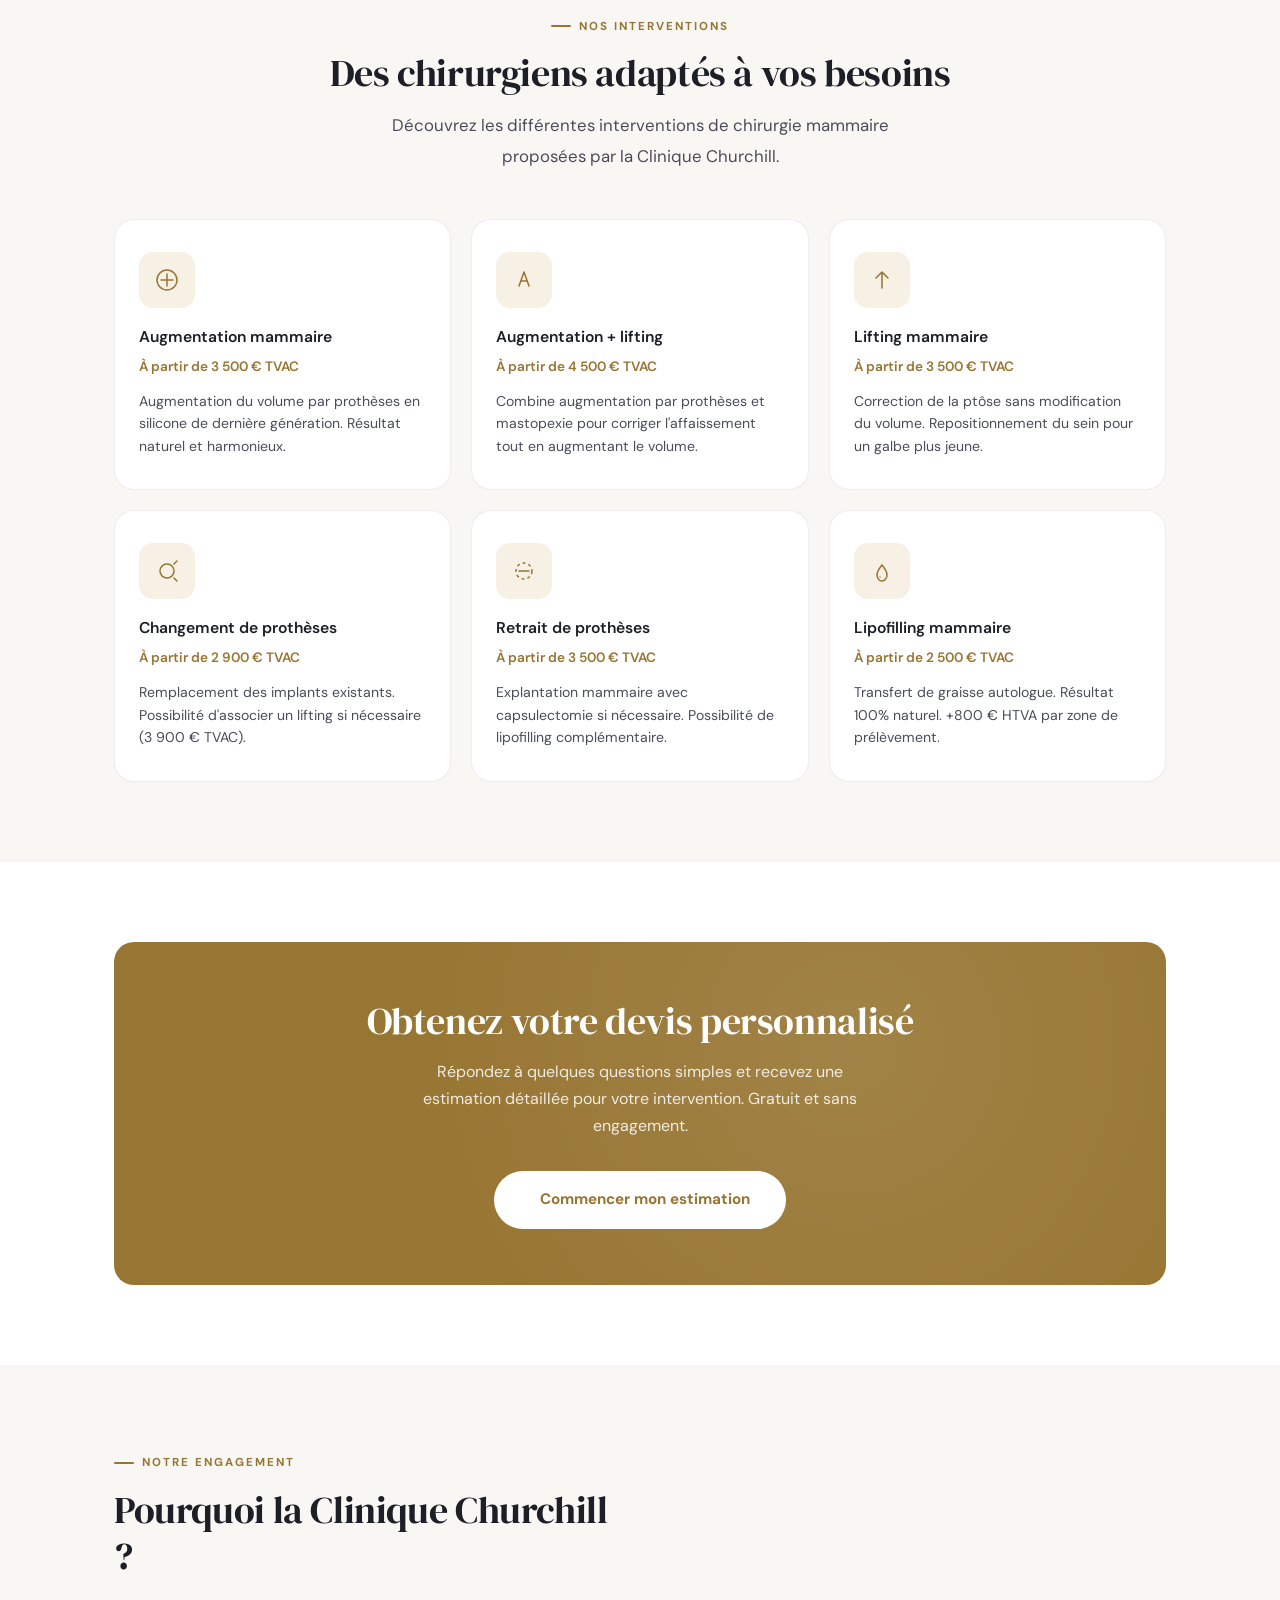
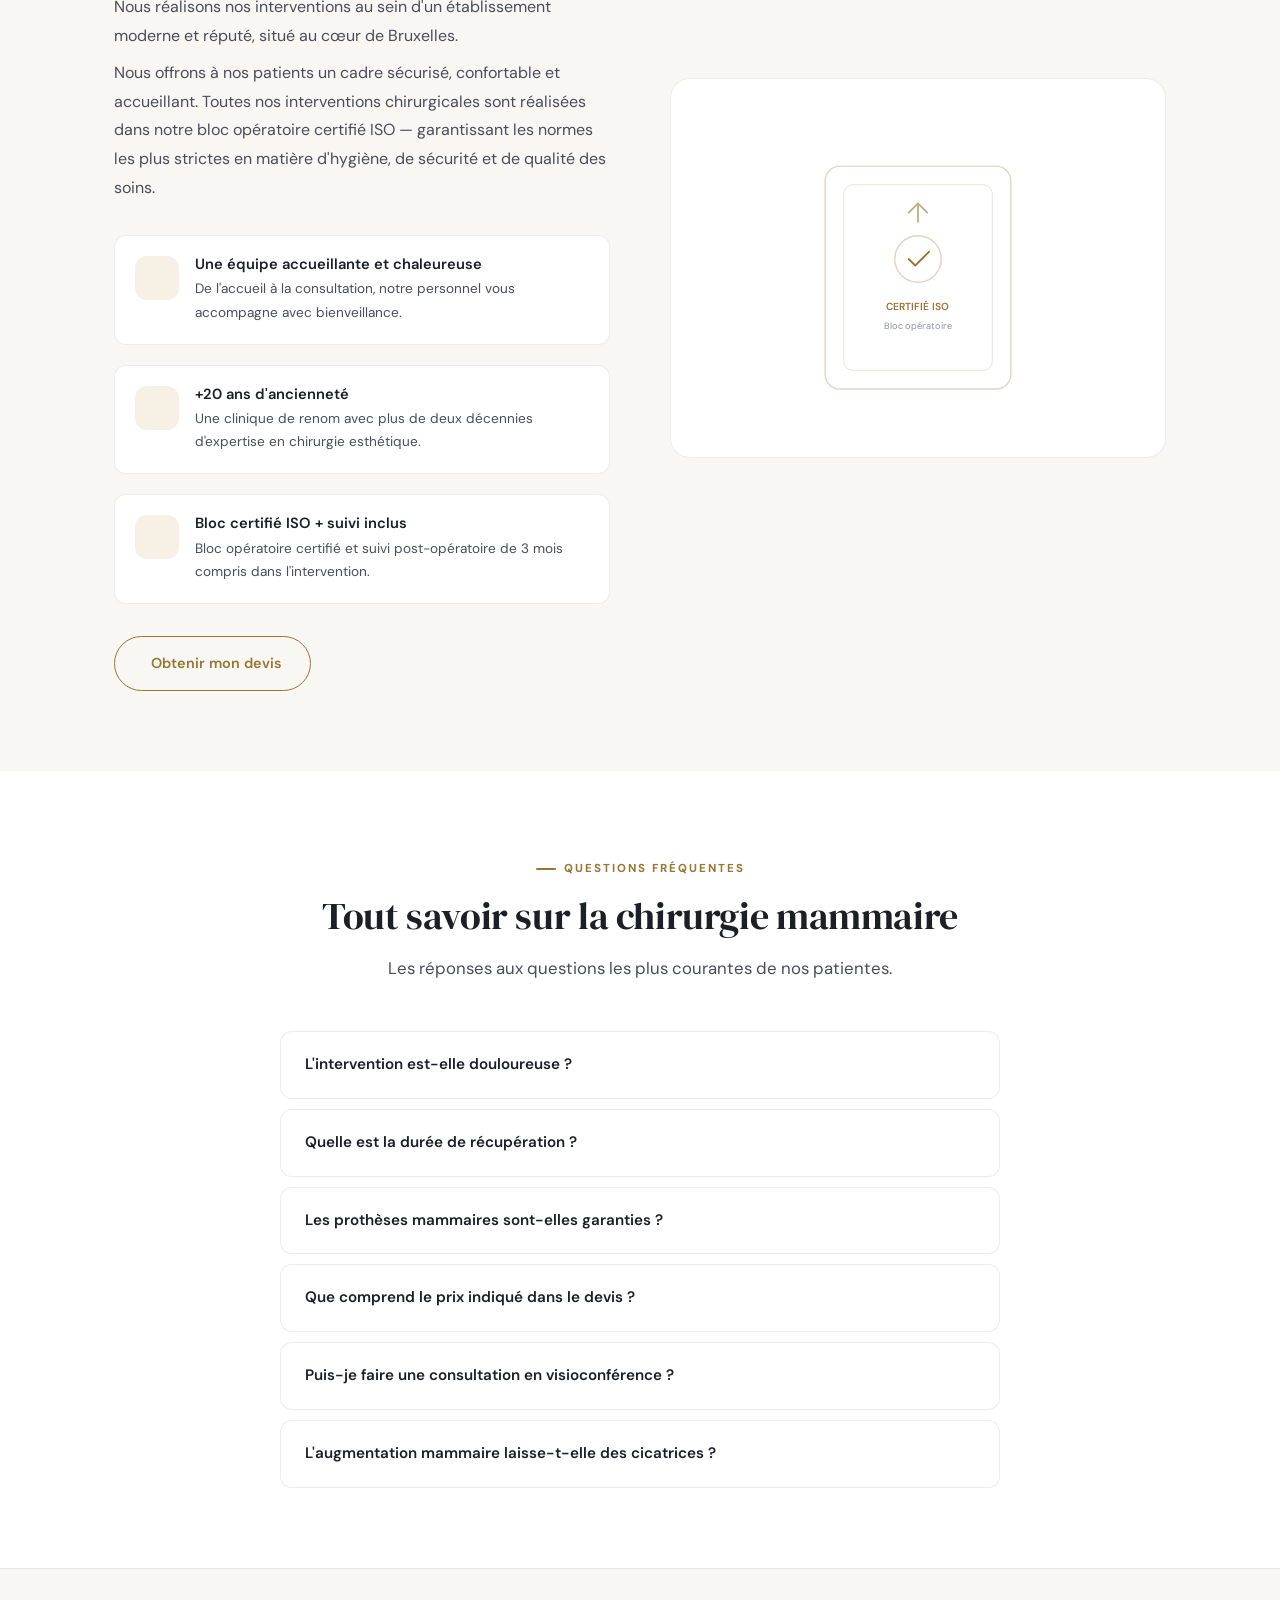
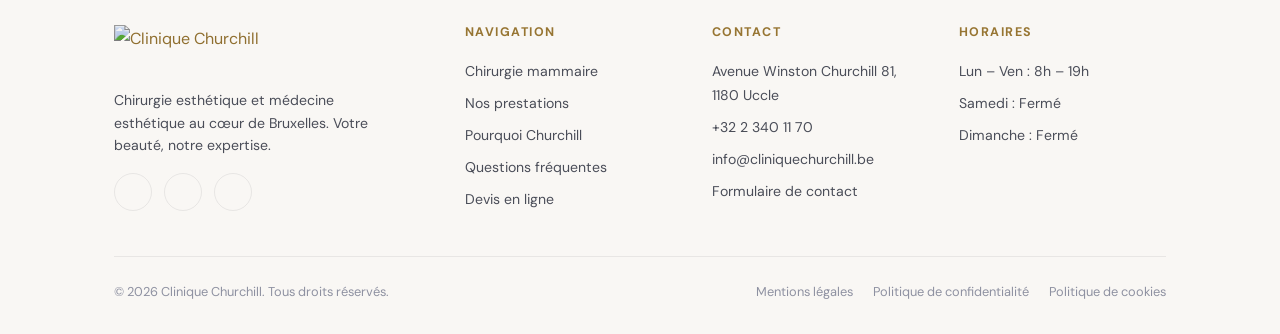
==== commit 564a6cb9: "Update official contact info: info@cliniquechurchill.be and +32 2 340 11 70" ====
--- a/index.html
+++ b/index.html
@@ -25,7 +25,7 @@
       "name": "Clinique Churchill",
       "description": "Chirurgie esthétique et médecine esthétique à Bruxelles",
       "url": "https://devis.cliniquechurchill.be",
-      "telephone": "+3225551234",
+      "telephone": "+3223401170",
       "address": {
         "@type": "PostalAddress",
         "streetAddress": "Avenue Churchill",
@@ -779,8 +779,8 @@
       <div class="footer-col">
         <h4>Contact</h4>
         <a href="#">Avenue Winston Churchill 81, 1180 Uccle</a>
-        <a href="tel:+3225551234">+32 2 555 12 34</a>
-        <a href="mailto:contact@cliniquechurchill.be">contact@cliniquechurchill.be</a>
+        <a href="tel:+3223401170">+32 2 340 11 70</a>
+        <a href="mailto:info@cliniquechurchill.be">info@cliniquechurchill.be</a>
         <a href="./pages/contact.html">Formulaire de contact</a>
       </div>
       <div class="footer-col">
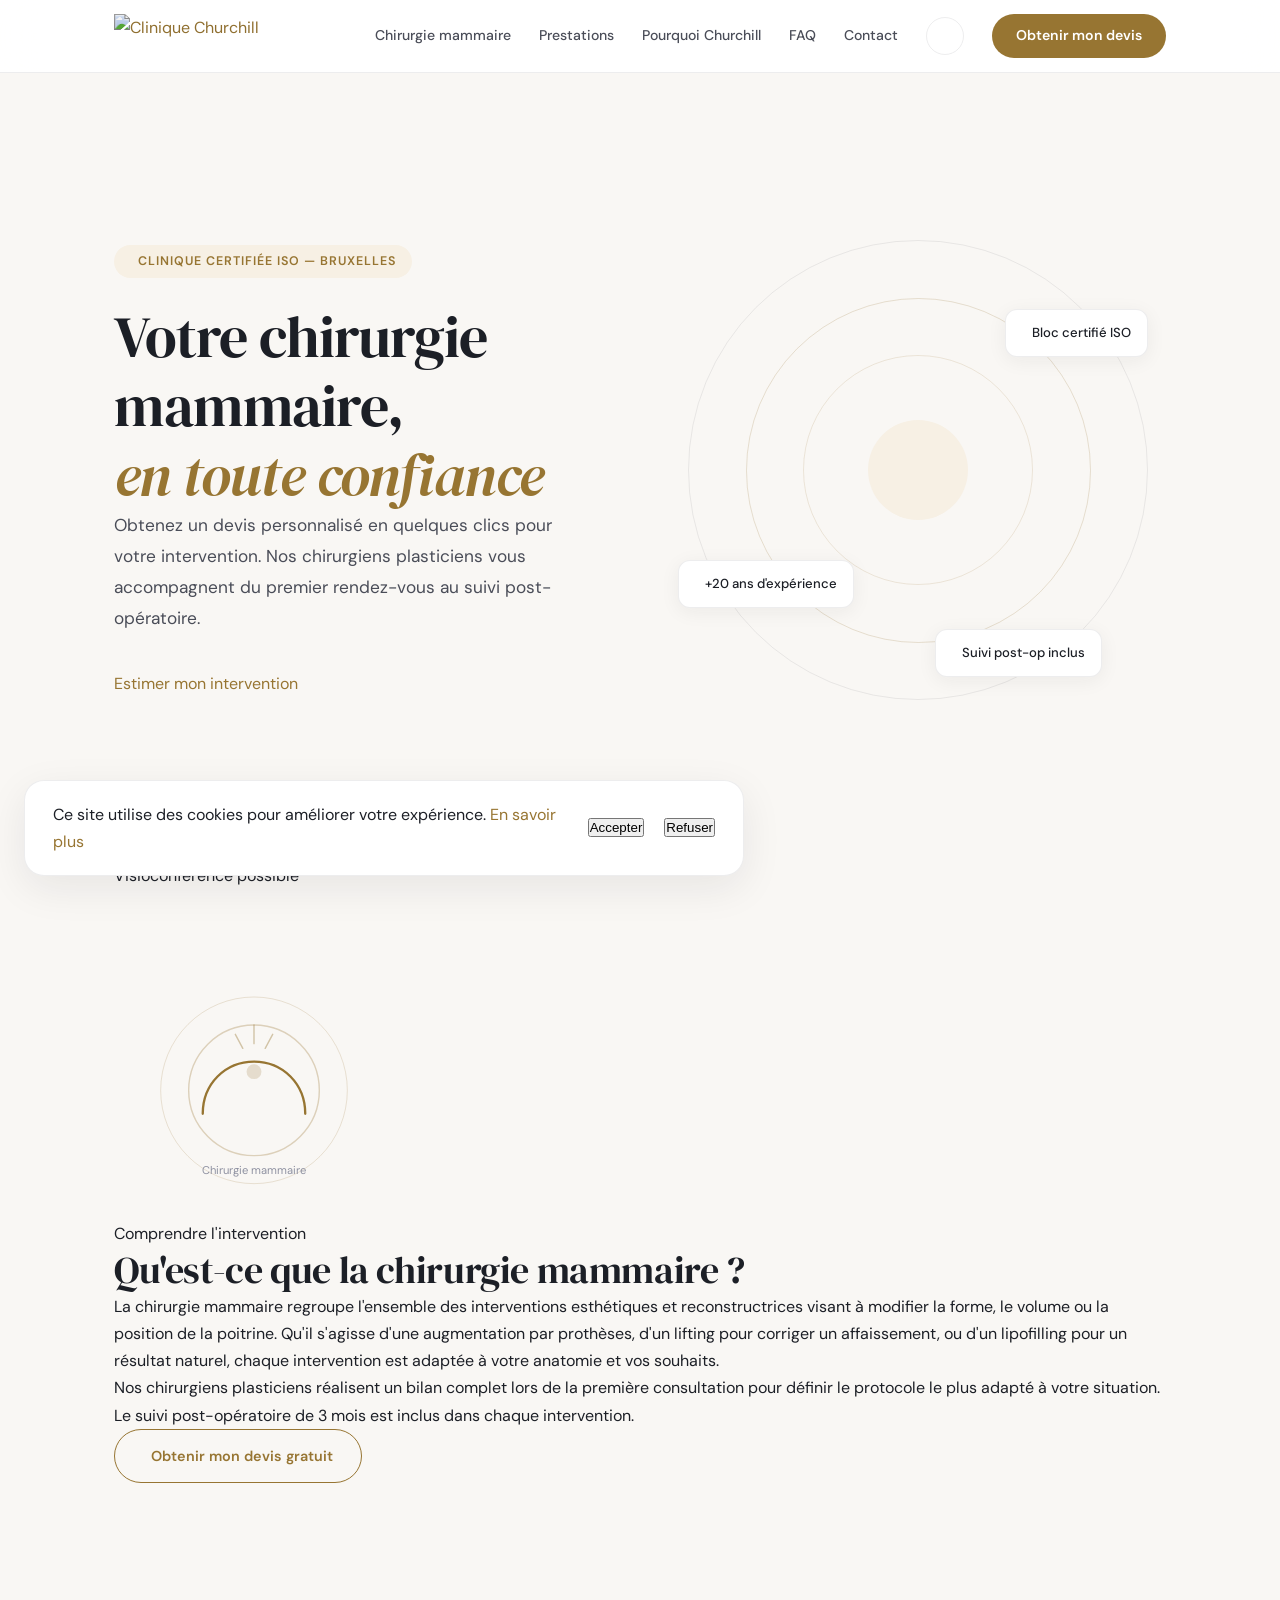
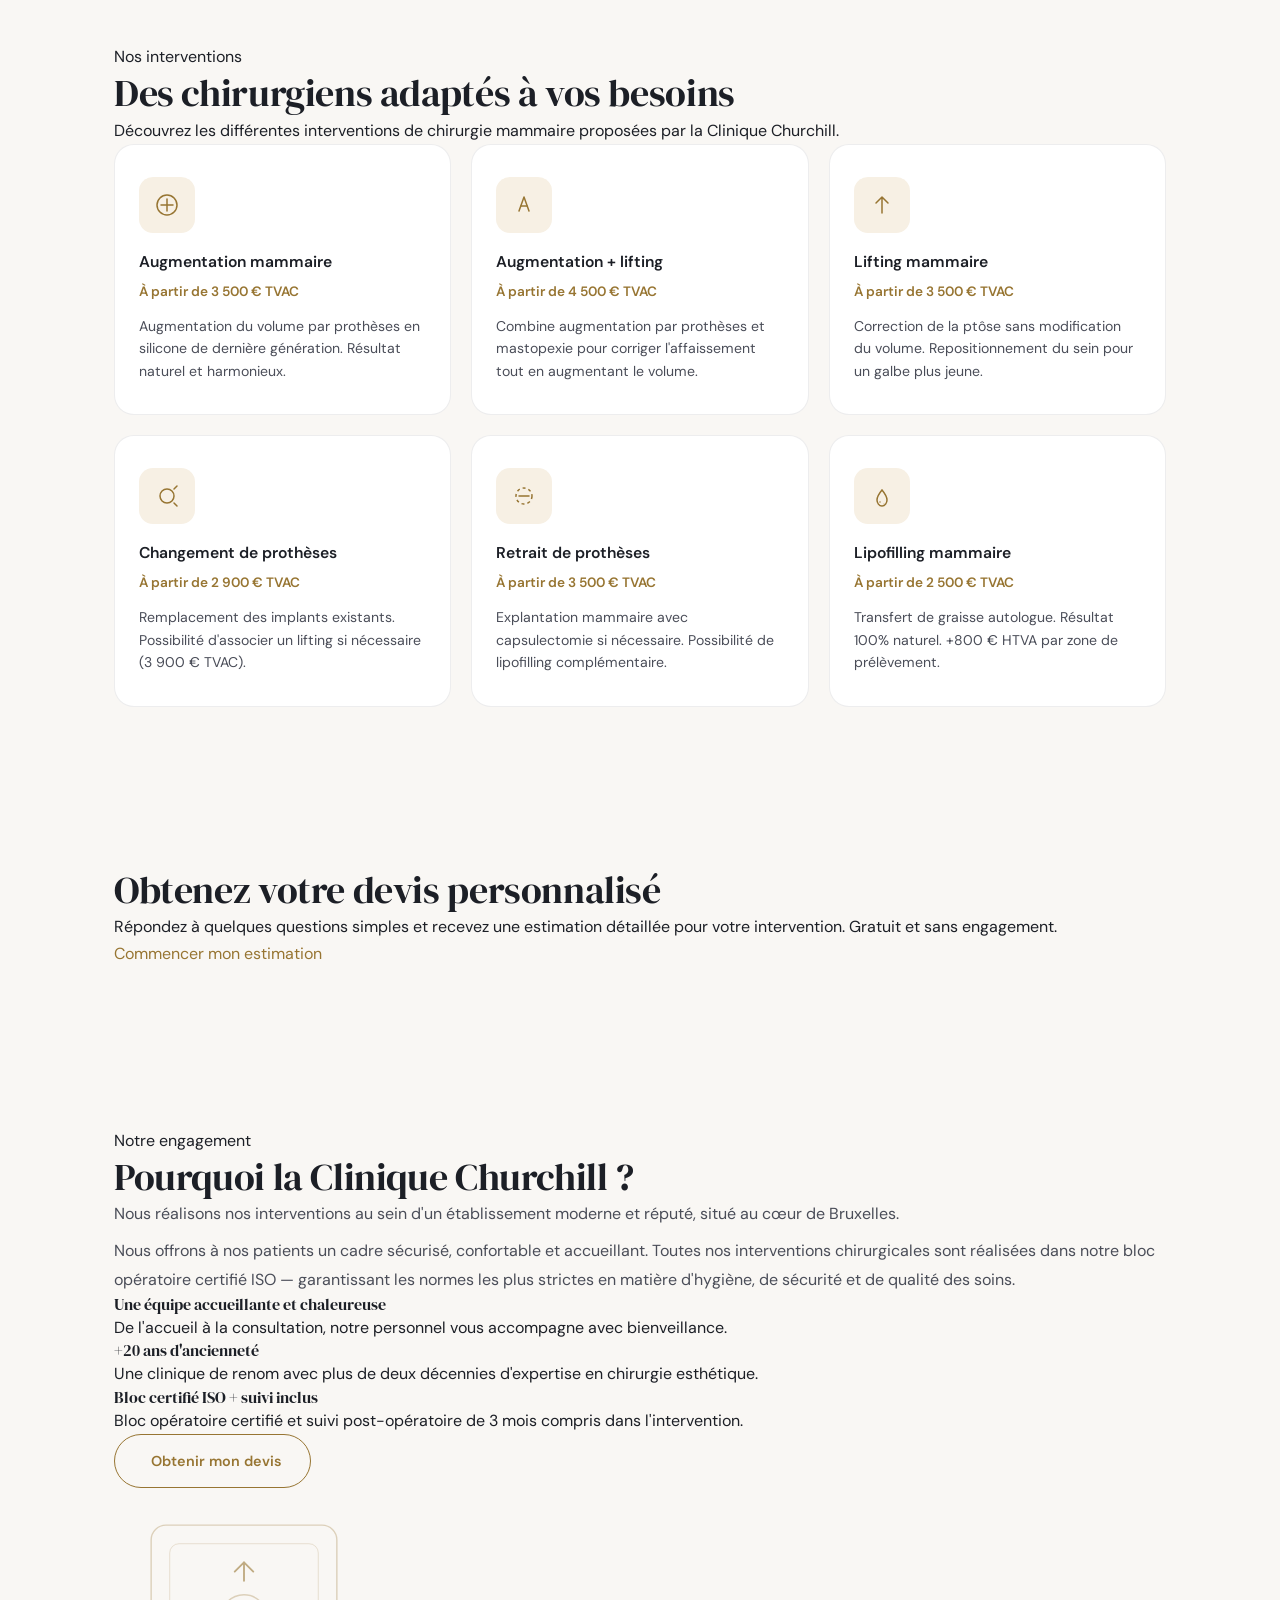
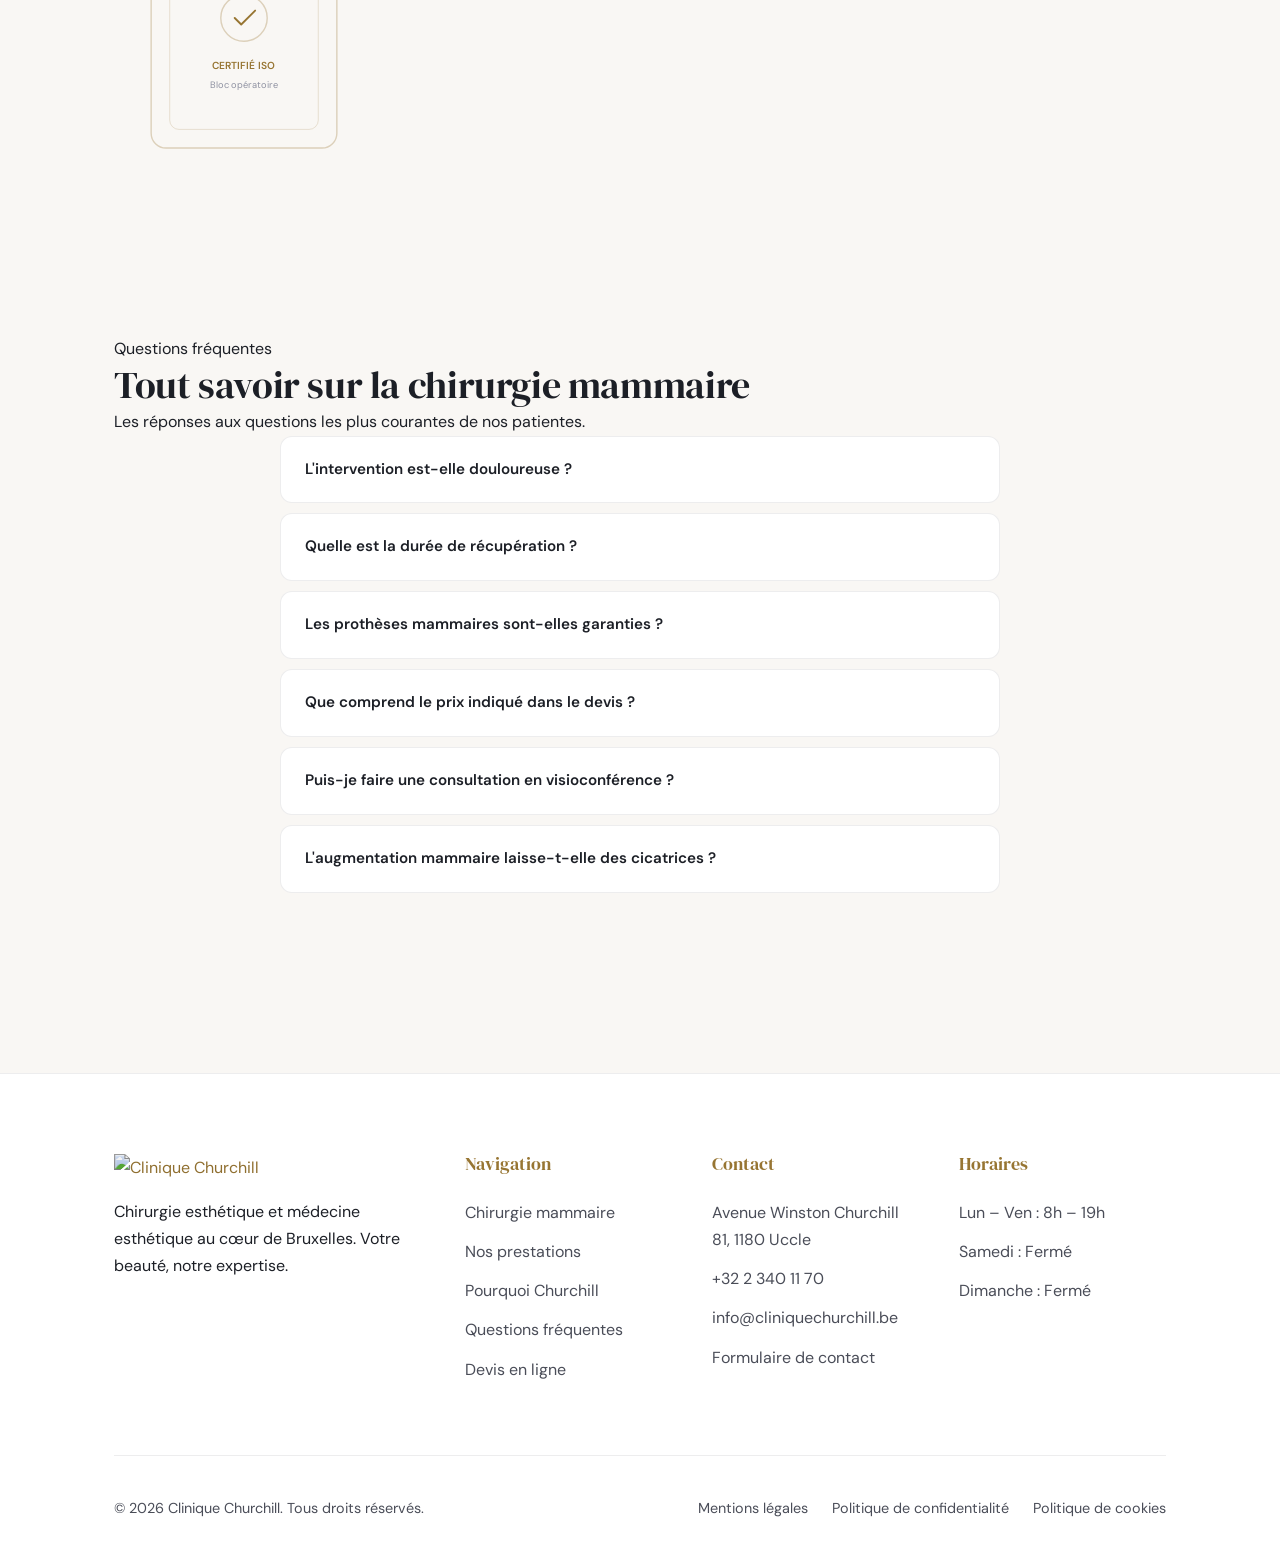
==== commit 47150fd7: "Refactor: Centralisation CSS, Harmonisation Design & Mise à jour Coordonnées" ====
--- a/index.html
+++ b/index.html
@@ -37,466 +37,14 @@
       "openingHours": "Mo-Fr 08:00-19:00"
     }
     </script>
-    <style>
-      /* ═══════════════════════════════════════════
-         DESIGN SYSTEM — LIGHT / DARK
-         Inspired by clean medical aesthetic
-         ═══════════════════════════════════════════ */
-      :root, [data-theme="light"] {
-        --bg: #FFFFFF;
-        --bg-surface: #F9F7F4;
-        --bg-card: #FFFFFF;
-        --bg-elevated: #F4F1ED;
-        --primary: #977532;
-        --primary-light: #F7F0E4;
-        --primary-dark: #7A5E28;
-        --accent: #B08D46;
-        --accent-light: #FAF6ED;
-        --accent-glow: rgba(151,117,50,0.15);
-        --text: #1C1F26;
-        --text-secondary: #4A4D58;
-        --text-muted: #8E91A1;
-        --border: rgba(28,31,38,0.08);
-        --border-hover: rgba(28,31,38,0.15);
-        --shadow-sm: 0 1px 3px rgba(28,31,38,0.04);
-        --shadow-md: 0 4px 20px rgba(28,31,38,0.06);
-        --shadow-lg: 0 12px 40px rgba(28,31,38,0.08);
-        --nav-bg: rgba(255,255,255,0.92);
-        --radius: 20px;
-        --radius-sm: 12px;
-        --radius-xs: 8px;
-      }
-      [data-theme="dark"] {
-        --bg: #0F1117;
-        --bg-surface: #171A24;
-        --bg-card: #1C1F2B;
-        --bg-elevated: #232738;
-        --primary: #D4B46A;
-        --primary-light: rgba(212,180,106,0.1);
-        --primary-dark: #B08D46;
-        --accent: #E5C37A;
-        --accent-light: rgba(229,195,122,0.1);
-        --accent-glow: rgba(229,195,122,0.15);
-        --text: #F0EDE8;
-        --text-secondary: #9CA0B2;
-        --text-muted: #5C6078;
-        --border: rgba(255,255,255,0.06);
-        --border-hover: rgba(255,255,255,0.12);
-        --shadow-sm: 0 1px 3px rgba(0,0,0,0.2);
-        --shadow-md: 0 4px 20px rgba(0,0,0,0.3);
-        --shadow-lg: 0 12px 40px rgba(0,0,0,0.4);
-        --nav-bg: rgba(15,17,23,0.85);
-      }
-
-      *, *::before, *::after { margin:0; padding:0; box-sizing:border-box; }
-      html { scroll-behavior:smooth; }
-      body {
-        font-family:'DM Sans',sans-serif;
-        background:var(--bg);
-        color:var(--text);
-        line-height:1.7;
-        -webkit-font-smoothing:antialiased;
-        transition: background .4s ease, color .4s ease;
-      }
-      h1,h2,h3,h4 { font-family:'DM Serif Display',serif; font-weight:400; line-height:1.2; }
-      h1 { font-size:clamp(2.2rem,5vw,3.6rem); letter-spacing:-0.02em; }
-      h2 { font-size:clamp(1.6rem,3.5vw,2.4rem); letter-spacing:-0.01em; }
-      h3 { font-size:1.2rem; }
-      a { color:var(--primary); text-decoration:none; }
-      img { max-width:100%; display:block; }
-
-      .container { max-width:1100px; margin:0 auto; padding:0 24px; }
-      section { padding:80px 0; }
-
-      /* ═══ TRANSITION HELPER ═══ */
-      .theme-transition { transition: background .4s ease, color .4s ease, border-color .4s ease, box-shadow .4s ease; }
-
-      /* ═══ NAV ═══ */
-      .nav {
-        position:fixed; top:0; left:0; right:0; z-index:100;
-        backdrop-filter:blur(20px); -webkit-backdrop-filter:blur(20px);
-        background:var(--nav-bg);
-        border-bottom:1px solid var(--border);
-        transition: background .4s ease, border-color .4s ease;
-      }
-      .nav-inner {
-        max-width:1100px; margin:0 auto; padding:14px 24px;
-        display:flex; align-items:center; justify-content:space-between;
-      }
-      .nav-logo img { height: 44px; width: auto; display: block; filter: brightness(0.95); }
-      .nav-links { display:flex; gap:28px; align-items:center; }
-      .nav-links a {
-        color:var(--text-secondary); font-size:.88rem; font-weight:500;
-        transition:color .25s; text-decoration:none;
-      }
-      .nav-links a:hover { color:var(--primary); }
-      .nav-cta {
-        background:var(--primary)!important; color:#fff!important;
-        padding:10px 24px!important; border-radius:50px!important;
-        font-weight:600!important; font-size:.88rem!important;
-        transition:all .3s ease!important;
-      }
-      .nav-cta:hover { opacity:.9!important; transform:translateY(-1px)!important; }
-      .theme-toggle {
-        background:none; border:1px solid var(--border); border-radius:50%;
-        width:38px; height:38px; cursor:pointer; display:flex;
-        align-items:center; justify-content:center;
-        color:var(--text-secondary); font-size:1.15rem;
-        transition:all .3s ease;
-      }
-      .theme-toggle:hover { border-color:var(--primary); color:var(--primary); }
-      .nav-mobile { display:none; background:none; border:none; font-size:1.5rem; color:var(--text); cursor:pointer; }
-
-      /* ═══ HERO ═══ */
-      .hero {
-        padding:140px 0 80px;
-        position:relative; overflow:hidden;
-      }
-      .hero-inner {
-        display:grid; grid-template-columns:1fr 1fr; gap:60px;
-        align-items:center;
-      }
-      .hero-badge {
-        display:inline-flex; align-items:center; gap:8px;
-        background:var(--primary-light); color:var(--primary);
-        padding:6px 16px; border-radius:50px;
-        font-size:.78rem; font-weight:600; letter-spacing:1px;
-        text-transform:uppercase; margin-bottom:24px;
-      }
-      .hero h1 { margin-bottom:20px; }
-      .hero h1 em {
-        font-style:italic; color:var(--primary);
-      }
-      .hero p {
-        font-size:1.08rem; color:var(--text-secondary);
-        margin-bottom:36px; max-width:480px; line-height:1.8;
-      }
-      .hero-cta {
-        display:inline-flex; align-items:center; gap:10px;
-        background:var(--primary); color:#fff;
-        padding:16px 36px; border-radius:50px;
-        font-weight:600; font-size:.95rem;
-        transition:all .3s ease; border:none; cursor:pointer;
-        text-decoration:none;
-      }
-      .hero-cta:hover {
-        background:var(--primary-dark); color:#fff;
-        transform:translateY(-2px); box-shadow:0 8px 30px rgba(12,140,124,0.2);
-      }
-      .hero-visual {
-        display:flex; justify-content:center; align-items:center;
-        position:relative;
-      }
-      .hero-illustration {
-        width:100%; max-width:460px; aspect-ratio:1;
-        position:relative;
-      }
-      .hero-circle {
-        position:absolute; border-radius:50%;
-        border:1.5px solid var(--border);
-      }
-      .hero-circle-1 { width:100%; height:100%; top:0; left:0; animation:hPulse 8s ease-in-out infinite; }
-      .hero-circle-2 { width:75%; height:75%; top:12.5%; left:12.5%; border-color:var(--primary); opacity:.2; animation:hPulse 6s ease-in-out infinite 1s; }
-      .hero-circle-3 { width:50%; height:50%; top:25%; left:25%; border-color:var(--primary); opacity:.15; animation:hPulse 5s ease-in-out infinite 2s; }
-      @keyframes hPulse { 0%,100%{transform:scale(1);opacity:var(--o,1)} 50%{transform:scale(1.03);opacity:calc(var(--o,1) * 0.6)} }
-      .hero-center-icon {
-        position:absolute; top:50%; left:50%; transform:translate(-50%,-50%);
-        width:100px; height:100px; border-radius:50%;
-        background:var(--primary-light);
-        display:flex; align-items:center; justify-content:center;
-        font-size:2.5rem; color:var(--primary);
-      }
-      .hero-float-card {
-        position:absolute; background:var(--bg-card);
-        border:1px solid var(--border); border-radius:var(--radius-sm);
-        padding:12px 16px; box-shadow:var(--shadow-md);
-        display:flex; align-items:center; gap:10px;
-        font-size:.82rem; font-weight:500;
-        animation:floatCard 6s ease-in-out infinite;
-      }
-      .hero-float-card i { font-size:1.2rem; color:var(--primary); }
-      .hero-float-1 { top:15%; right:0; }
-      .hero-float-2 { bottom:20%; left:-10px; animation-delay:2s; }
-      .hero-float-3 { bottom:5%; right:10%; animation-delay:4s; }
-      @keyframes floatCard { 0%,100%{transform:translateY(0)} 50%{transform:translateY(-8px)} }
-
-      /* ═══ TRUST BAR ═══ */
-      .trust-bar {
-        display:flex; justify-content:center; gap:40px; flex-wrap:wrap;
-        padding:40px 0; border-bottom:1px solid var(--border);
-      }
-      .trust-item {
-        display:flex; align-items:center; gap:10px;
-        font-size:.88rem; font-weight:500; color:var(--text-secondary);
-      }
-      .trust-item i { font-size:1.3rem; color:var(--primary); }
-
-      /* ═══ SECTION HEADER ═══ */
-      .section-badge {
-        display:inline-flex; align-items:center; gap:8px;
-        font-size:.72rem; font-weight:700; letter-spacing:2px;
-        text-transform:uppercase; color:var(--primary);
-        margin-bottom:14px;
-      }
-      .section-badge::before { content:''; width:20px; height:2px; background:var(--primary); border-radius:2px; }
-      .section-title { margin-bottom:14px; }
-      .section-subtitle { font-size:1.05rem; color:var(--text-secondary); max-width:560px; line-height:1.8; }
-      .section-header { margin-bottom:48px; }
-      .section-header.center { text-align:center; }
-      .section-header.center .section-subtitle { margin:0 auto; }
-
-      /* ═══ ABOUT SECTION ═══ */
-      .about-grid {
-        display:grid; grid-template-columns:1fr 1fr; gap:60px;
-        align-items:center;
-      }
-      .about-visual {
-        background:var(--bg-surface); border-radius:var(--radius);
-        padding:40px; display:flex; align-items:center; justify-content:center;
-        min-height:340px; position:relative; overflow:hidden;
-      }
-      .about-visual::before {
-        content:''; position:absolute; inset:0;
-        background:radial-gradient(circle at 30% 40%, var(--primary-light), transparent 60%);
-      }
-      .about-visual svg { position:relative; z-index:1; }
-      .about-text p { margin-bottom:24px; color:var(--text-secondary); line-height:1.8; }
-      .btn-outline {
-        display:inline-flex; align-items:center; gap:8px;
-        padding:14px 28px; border-radius:50px;
-        border:1.5px solid var(--primary); color:var(--primary);
-        font-weight:600; font-size:.9rem;
-        transition:all .3s ease; text-decoration:none; cursor:pointer;
-        background:transparent;
-      }
-      .btn-outline:hover {
-        background:var(--primary); color:#fff;
-        transform:translateY(-2px);
-      }
-
-      /* ═══ SERVICES GRID ═══ */
-      .services-grid {
-        display:grid; grid-template-columns:repeat(3,1fr); gap:20px;
-      }
-      .service-card {
-        background:var(--bg-card); border:1px solid var(--border);
-        border-radius:var(--radius); padding:32px 24px;
-        transition:all .35s ease; position:relative; overflow:hidden;
-      }
-      .service-card:hover {
-        border-color:var(--primary);
-        box-shadow:var(--shadow-lg);
-        transform:translateY(-4px);
-      }
-      .service-card::before {
-        content:''; position:absolute; top:0; left:0; right:0; height:3px;
-        background:var(--primary); opacity:0; transition:opacity .35s;
-      }
-      .service-card:hover::before { opacity:1; }
-      .service-icon {
-        width:56px; height:56px; border-radius:14px;
-        background:var(--primary-light);
-        display:flex; align-items:center; justify-content:center;
-        margin-bottom:20px; transition:all .35s ease;
-      }
-      .service-card:hover .service-icon {
-        background:var(--primary); color:#fff;
-      }
-      .service-icon svg { width:28px; height:28px; }
-      .service-card h3 {
-        font-family:'DM Sans',sans-serif; font-weight:600;
-        font-size:.98rem; margin-bottom:8px;
-      }
-      .service-card .price {
-        font-size:.85rem; font-weight:600; color:var(--primary);
-        margin-bottom:12px;
-      }
-      .service-card p {
-        font-size:.88rem; color:var(--text-secondary); line-height:1.6;
-      }
-
-      /* ═══ WHY CHURCHILL ═══ */
-      .why-section { background:var(--bg-surface); }
-      .why-grid {
-        display:grid; grid-template-columns:1fr 1fr; gap:60px;
-        align-items:center;
-      }
-      .why-features { display:flex; flex-direction:column; gap:20px; margin:32px 0; }
-      .why-feature {
-        display:flex; align-items:flex-start; gap:16px;
-        padding:20px; background:var(--bg-card);
-        border:1px solid var(--border); border-radius:var(--radius-sm);
-        transition:all .3s ease;
-      }
-      .why-feature:hover { border-color:var(--primary); box-shadow:var(--shadow-sm); }
-      .why-feature-icon {
-        width:44px; height:44px; border-radius:12px;
-        background:var(--primary-light);
-        display:flex; align-items:center; justify-content:center;
-        flex-shrink:0; color:var(--primary); font-size:1.2rem;
-      }
-      .why-feature h4 {
-        font-family:'DM Sans',sans-serif; font-weight:600;
-        font-size:.92rem; margin-bottom:4px;
-      }
-      .why-feature p { font-size:.85rem; color:var(--text-secondary); }
-      .why-visual {
-        background:var(--bg-card); border:1px solid var(--border);
-        border-radius:var(--radius); padding:40px;
-        display:flex; align-items:center; justify-content:center;
-        min-height:380px; position:relative;
-      }
-
-      /* ═══ CTA BANNER ═══ */
-      .cta-banner {
-        background:var(--primary); border-radius:var(--radius);
-        padding:56px 48px; text-align:center; color:#fff;
-        position:relative; overflow:hidden;
-      }
-      .cta-banner::before {
-        content:''; position:absolute; inset:0;
-        background:radial-gradient(circle at 70% 30%, rgba(255,255,255,0.1), transparent 60%);
-      }
-      .cta-banner h2 { color:#fff; margin-bottom:14px; position:relative; }
-      .cta-banner p { color:rgba(255,255,255,0.85); margin-bottom:32px; max-width:480px; margin-left:auto; margin-right:auto; position:relative; }
-      .cta-banner .btn-white {
-        display:inline-flex; align-items:center; gap:10px;
-        background:#fff; color:var(--primary);
-        padding:16px 36px; border-radius:50px;
-        font-weight:700; font-size:.95rem;
-        transition:all .3s ease; border:none; cursor:pointer;
-        text-decoration:none; position:relative;
-      }
-      .cta-banner .btn-white:hover { transform:translateY(-2px); box-shadow:0 8px 30px rgba(0,0,0,0.15); }
-
-      /* ═══ FAQ ═══ */
-      .faq-list { max-width:720px; margin:0 auto; display:flex; flex-direction:column; gap:10px; }
-      .faq-item {
-        background:var(--bg-card); border:1px solid var(--border);
-        border-radius:var(--radius-sm); overflow:hidden;
-        transition:all .3s ease;
-      }
-      .faq-item.open { border-color:var(--primary); }
-      .faq-q {
-        display:flex; align-items:center; justify-content:space-between;
-        padding:20px 24px; cursor:pointer; user-select:none;
-        font-weight:600; font-size:.95rem; gap:16px;
-      }
-      .faq-q i { font-size:1.1rem; color:var(--text-muted); transition:transform .35s ease; flex-shrink:0; }
-      .faq-item.open .faq-q i { transform:rotate(180deg); color:var(--primary); }
-      .faq-a {
-        max-height:0; overflow:hidden;
-        transition:max-height .4s cubic-bezier(.16,1,.3,1);
-      }
-      .faq-item.open .faq-a { max-height:300px; }
-      .faq-a-inner { padding:0 24px 20px; color:var(--text-secondary); font-size:.92rem; line-height:1.8; }
-
-      /* ═══ FOOTER ═══ */
-      .footer {
-        background:var(--bg-surface); border-top:1px solid var(--border);
-        padding:56px 0 32px;
-      }
-      .footer-grid {
-        display:grid; grid-template-columns:1.5fr 1fr 1fr 1fr; gap:40px;
-        margin-bottom:40px;
-      }
-      .footer-logo { height: 50px; width: auto; margin-bottom: 20px; }
-      .footer-brand p { font-size:.88rem; color:var(--text-secondary); margin-top:0; line-height:1.6; max-width:260px; }
-      .footer-social { display:flex; gap:12px; margin-top:16px; }
-      .footer-social a {
-        width:38px; height:38px; border-radius:50%;
-        border:1px solid var(--border); display:flex;
-        align-items:center; justify-content:center;
-        color:var(--text-secondary); font-size:1.1rem;
-        transition:all .25s ease; text-decoration:none;
-      }
-      .footer-social a:hover { border-color:var(--primary); color:var(--primary); }
-      .footer-col h4 {
-        font-family:'DM Sans',sans-serif; font-size:.78rem; font-weight:700;
-        letter-spacing:1.5px; text-transform:uppercase;
-        color:var(--primary); margin-bottom:16px;
-      }
-      .footer-col a {
-        display:block; color:var(--text-secondary); font-size:.88rem;
-        padding:4px 0; transition:color .25s; text-decoration:none;
-      }
-      .footer-col a:hover { color:var(--primary); }
-      .footer-bottom {
-        padding-top:24px; border-top:1px solid var(--border);
-        display:flex; justify-content:space-between; align-items:center;
-        flex-wrap:wrap; gap:16px;
-        font-size:.8rem; color:var(--text-muted);
-      }
-      .footer-legal { display:flex; gap:20px; }
-      .footer-legal a { color:var(--text-muted); text-decoration:none; transition:color .25s; }
-      .footer-legal a:hover { color:var(--primary); }
-
-      /* ═══ COOKIE BANNER ═══ */
-      .cookie-banner {
-        position:fixed; bottom:24px; left:24px; right:24px; z-index:200;
-        background:var(--bg-card); border:1px solid var(--border);
-        border-radius:var(--radius); padding:20px 28px;
-        box-shadow:var(--shadow-lg); display:flex;
-        align-items:center; gap:20px;
-        transform:translateY(120%); transition:transform .5s cubic-bezier(.16,1,.3,1);
-        max-width:720px;
-      }
-      .cookie-banner.show { transform:translateY(0); }
-      .cookie-banner p { font-size:.88rem; color:var(--text-secondary); flex:1; }
-      .cookie-banner p a { color:var(--primary); text-decoration:underline; }
-      .cookie-btn {
-        padding:10px 24px; border-radius:50px; font-weight:600;
-        font-size:.85rem; cursor:pointer; transition:all .25s;
-        border:none; font-family:'DM Sans',sans-serif;
-      }
-      .cookie-accept { background:var(--primary); color:#fff; }
-      .cookie-decline { background:transparent; color:var(--text-secondary); border:1px solid var(--border); }
-
-      /* ═══ SCROLL REVEAL ═══ */
-      .reveal {
-        opacity:0; transform:translateY(32px);
-        transition:opacity .7s cubic-bezier(.16,1,.3,1), transform .7s cubic-bezier(.16,1,.3,1);
-      }
-      .reveal.visible { opacity:1; transform:translateY(0); }
-      .reveal-d1 { transition-delay:.1s; }
-      .reveal-d2 { transition-delay:.2s; }
-      .reveal-d3 { transition-delay:.3s; }
-      .reveal-d4 { transition-delay:.4s; }
-      .reveal-d5 { transition-delay:.5s; }
-
-      /* ═══ RESPONSIVE ═══ */
-      @media(max-width:900px) {
-        .hero-inner { grid-template-columns:1fr; text-align:center; }
-        .hero p { margin-left:auto; margin-right:auto; }
-        .hero-visual { order:-1; }
-        .hero-illustration { max-width:300px; }
-        .hero-float-card { display:none; }
-        .about-grid, .why-grid { grid-template-columns:1fr; }
-        .services-grid { grid-template-columns:1fr 1fr; }
-        .footer-grid { grid-template-columns:1fr 1fr; }
-      }
-      @media(max-width:640px) {
-        .nav-links { display:none; }
-        .nav-mobile { display:block; }
-        .nav-links.open {
-          display:flex; flex-direction:column;
-          position:absolute; top:100%; left:0; right:0;
-          background:var(--bg); padding:20px 24px; gap:16px;
-          border-bottom:1px solid var(--border);
-        }
-        .services-grid { grid-template-columns:1fr; }
-        .footer-grid { grid-template-columns:1fr; }
-        .trust-bar { gap:20px; }
-        .cookie-banner { flex-direction:column; align-items:stretch; text-align:center; }
-      }
-    </style>
+    <link rel="stylesheet" href="style.css">
 </head>
 <body>
 
 <!-- ═══ NAV ═══ -->
 <nav class="nav">
   <div class="nav-inner">
-    <a href="/" class="nav-logo">
+    <a href="index.html" class="nav-logo">
       <img src="https://static.wixstatic.com/media/68e84b_8047b63e59d446a9bf3de6e263d38957~mv2.png/v1/fill/w_426,h_126,al_c,q_85,usm_0.66_1.00_0.01,enc_avif,quality_auto/clinique-churchill.png" alt="Clinique Churchill">
     </a>
     <div class="nav-links" id="navLinks">
--- a/style.css
+++ b/style.css
@@ -0,0 +1,248 @@
+/* ═══════════════════════════════════════════
+   DESIGN SYSTEM — CLINIQUE CHURCHILL
+   Premium Medical Aesthetic Architecture
+   ═══════════════════════════════════════════ */
+
+:root, [data-theme="light"] {
+  --bg: #FFFFFF;
+  --bg-surface: #F9F7F4;
+  --bg-card: #FFFFFF;
+  --bg-elevated: #F4F1ED;
+  --primary: #977532;
+  --primary-light: #F7F0E4;
+  --primary-dark: #7A5E28;
+  --accent: #B08D46;
+  --accent-light: #FAF6ED;
+  --accent-glow: rgba(151,117,50,0.15);
+  --text: #1C1F26;
+  --text-secondary: #4A4D58;
+  --text-muted: #8E91A1;
+  --border: rgba(28,31,38,0.08);
+  --border-hover: rgba(28,31,38,0.15);
+  --shadow-sm: 0 1px 3px rgba(28,31,38,0.04);
+  --shadow-md: 0 4px 20px rgba(28,31,38,0.06);
+  --shadow-lg: 0 12px 40px rgba(28,31,38,0.08);
+  --nav-bg: rgba(255,255,255,0.92);
+  --radius: 20px;
+  --radius-sm: 12px;
+  --radius-xs: 8px;
+}
+
+[data-theme="dark"] {
+  --bg: #0F1117;
+  --bg-surface: #171A24;
+  --bg-card: #1C1F2B;
+  --bg-elevated: #232738;
+  --primary: #D4B46A;
+  --primary-light: rgba(212,180,106,0.1);
+  --primary-dark: #B08D46;
+  --accent: #E5C37A;
+  --accent-light: rgba(229,195,122,0.1);
+  --accent-glow: rgba(229,195,122,0.15);
+  --text: #F0EDE8;
+  --text-secondary: #9CA0B2;
+  --text-muted: #5C6078;
+  --border: rgba(255,255,255,0.06);
+  --border-hover: rgba(255,255,255,0.12);
+  --shadow-sm: 0 1px 3px rgba(0,0,0,0.2);
+  --shadow-md: 0 4px 20px rgba(0,0,0,0.3);
+  --shadow-lg: 0 12px 40px rgba(0,0,0,0.4);
+  --nav-bg: rgba(15,17,23,0.85);
+}
+
+/* ═══ BASE & RESET ═══ */
+*, *::before, *::after { margin:0; padding:0; box-sizing:border-box; }
+html { scroll-behavior:smooth; }
+body {
+  font-family:'DM Sans',sans-serif;
+  background:var(--bg); background-color: var(--bg-surface);
+  color:var(--text); line-height:1.7; -webkit-font-smoothing:antialiased;
+  transition: background .4s ease, color .4s ease;
+  padding-top: 100px;
+}
+h1,h2,h3,h4 { font-family:'DM Serif Display',serif; font-weight:400; line-height:1.2; }
+h1 { font-size:clamp(2.2rem,5vw,3.6rem); letter-spacing:-0.02em; }
+h2 { font-size:clamp(1.6rem,3.5vw,2.4rem); letter-spacing:-0.01em; }
+h3 { font-size:1.2rem; }
+a { color:var(--primary); text-decoration:none; }
+img { max-width:100%; display:block; }
+.container { max-width:1100px; margin:0 auto; padding:0 24px; }
+section { padding:80px 0; }
+
+/* ═══ NAVIGATION ═══ */
+.nav {
+  position:fixed; top:0; left:0; right:0; z-index:100;
+  backdrop-filter:blur(20px); -webkit-backdrop-filter:blur(20px);
+  background:var(--nav-bg); border-bottom:1px solid var(--border);
+  transition: background .4s ease, border-color .4s ease;
+}
+.nav-inner {
+  max-width:1100px; margin:0 auto; padding:14px 24px;
+  display:flex; align-items:center; justify-content:space-between;
+}
+.nav-logo img { height: 44px; width: auto; display: block; filter: brightness(0.95); }
+.nav-links { display:flex; gap:28px; align-items:center; }
+.nav-links a { color:var(--text-secondary); font-size:.88rem; font-weight:500; transition:color .25s; }
+.nav-links a:hover { color:var(--primary); }
+.nav-cta {
+  background:var(--primary)!important; color:#fff!important;
+  padding:10px 24px!important; border-radius:50px!important;
+  font-weight:600!important; font-size:.88rem!important;
+  transition:all .3s ease!important; text-decoration:none;
+}
+.nav-cta:hover { transform:translateY(-1px)!important; box-shadow: 0 4px 15px rgba(151,117,50,0.3); }
+.theme-toggle {
+  background:none; border:1px solid var(--border); border-radius:50%;
+  width:38px; height:38px; cursor:pointer; display:flex;
+  align-items:center; justify-content:center;
+  color:var(--text-secondary); font-size:1.15rem; transition:all .3s ease;
+}
+.theme-toggle:hover { border-color:var(--primary); color:var(--primary); }
+.nav-mobile { display:none; background:none; border:none; font-size:1.5rem; color:var(--text); cursor:pointer; }
+
+/* ═══ BUTTONS ═══ */
+.btn-primary { 
+  background: var(--primary); color: white; border: none; padding: 16px 32px; 
+  border-radius: 50px; font-weight: 600; font-size: 1rem; cursor: pointer; 
+  transition: all 0.3s ease; display:flex; justify-content:center; align-items:center; gap:8px; 
+}
+.btn-primary:hover { transform: translateY(-2px); box-shadow: 0 4px 15px rgba(151,117,50,0.3); }
+.btn-outline {
+  display:inline-flex; align-items:center; gap:8px;
+  padding:14px 28px; border-radius:50px;
+  border:1.5px solid var(--primary); color:var(--primary);
+  font-weight:600; font-size:.9rem; transition:all .3s ease;
+  background:transparent; text-decoration:none; cursor:pointer;
+}
+.btn-outline:hover { background:var(--primary); color:#fff; transform:translateY(-2px); }
+
+/* ═══ FOOTER ═══ */
+.footer {
+  background:var(--bg-card); border-top:1px solid var(--border);
+  padding:80px 0 40px; margin-top:100px;
+}
+.footer-grid { display:grid; grid-template-columns:1.5fr 1fr 1fr 1fr; gap:40px; margin-bottom:60px; }
+.footer-col h4 { color:var(--primary); margin-bottom:24px; font-size:1.1rem; }
+.footer-col a { display:block; color:var(--text-secondary); text-decoration:none; margin-bottom:12px; transition:.2s; }
+.footer-col a:hover { color:var(--primary); }
+.footer-bottom { border-top:1px solid var(--border); padding-top:40px; display:flex; justify-content:space-between; font-size:0.9rem; color:var(--text-secondary); align-items:center; flex-wrap:wrap; gap:16px; }
+.footer-legal { display:flex; gap:24px; }
+.footer-legal a { color:var(--text-secondary); text-decoration:none; transition:color .25s; }
+.footer-legal a:hover { color:var(--primary); }
+
+/* ═══ INDEX HERO ═══ */
+.hero { padding:140px 0 80px; position:relative; overflow:hidden; }
+.hero-inner { display:grid; grid-template-columns:1fr 1fr; gap:60px; align-items:center; }
+.hero-badge { display:inline-flex; align-items:center; gap:8px; background:var(--primary-light); color:var(--primary); padding:6px 16px; border-radius:50px; font-size:.78rem; font-weight:600; letter-spacing:1px; text-transform:uppercase; margin-bottom:24px; }
+.hero h1 em { font-style:italic; color:var(--primary); }
+.hero p { font-size:1.08rem; color:var(--text-secondary); margin-bottom:36px; max-width:480px; line-height:1.8; }
+.hero-visual { display:flex; justify-content:center; align-items:center; position:relative; }
+.hero-illustration { width:100%; max-width:460px; aspect-ratio:1; position:relative; }
+.hero-circle { position:absolute; border-radius:50%; border:1.5px solid var(--border); }
+.hero-circle-1 { width:100%; height:100%; top:0; left:0; animation:hPulse 8s ease-in-out infinite; }
+.hero-circle-2 { width:75%; height:75%; top:12.5%; left:12.5%; border-color:var(--primary); opacity:.2; animation:hPulse 6s ease-in-out infinite 1s; }
+.hero-circle-3 { width:50%; height:50%; top:25%; left:25%; border-color:var(--primary); opacity:.15; animation:hPulse 5s ease-in-out infinite 2s; }
+@keyframes hPulse { 0%,100%{transform:scale(1);opacity:1} 50%{transform:scale(1.03);opacity:0.6} }
+.hero-center-icon { position:absolute; top:50%; left:50%; transform:translate(-50%,-50%); width:100px; height:100px; border-radius:50%; background:var(--primary-light); display:flex; align-items:center; justify-content:center; font-size:2.5rem; color:var(--primary); }
+.hero-float-card { position:absolute; background:var(--bg-card); border:1px solid var(--border); border-radius:var(--radius-sm); padding:12px 16px; box-shadow:var(--shadow-md); display:flex; align-items:center; gap:10px; font-size:.82rem; font-weight:500; animation:floatCard 6s ease-in-out infinite; }
+.hero-float-card i { font-size:1.2rem; color:var(--primary); }
+.hero-float-1 { top:15%; right:0; }
+.hero-float-2 { bottom:20%; left:-10px; animation-delay:2s; }
+.hero-float-3 { bottom:5%; right:10%; animation-delay:4s; }
+@keyframes floatCard { 0%,100%{transform:translateY(0)} 50%{transform:translateY(-8px)} }
+
+/* ═══ SERVICES & GRIDS ═══ */
+.services-grid { display:grid; grid-template-columns:repeat(3,1fr); gap:20px; }
+.service-card { background:var(--bg-card); border:1px solid var(--border); border-radius:var(--radius); padding:32px 24px; transition:all .35s ease; position:relative; overflow:hidden; }
+.service-card:hover { border-color:var(--primary); box-shadow:var(--shadow-lg); transform:translateY(-4px); }
+.service-card::before { content:''; position:absolute; top:0; left:0; right:0; height:3px; background:var(--primary); opacity:0; transition:opacity .35s; }
+.service-card:hover::before { opacity:1; }
+.service-icon { width:56px; height:56px; border-radius:14px; background:var(--primary-light); display:flex; align-items:center; justify-content:center; margin-bottom:20px; transition:all .35s ease; }
+.service-card:hover .service-icon { background:var(--primary); color:#fff; }
+.service-icon svg { width:28px; height:28px; }
+.service-card h3 { font-family:'DM Sans',sans-serif; font-weight:600; font-size:.98rem; margin-bottom:8px; }
+.service-card .price { font-size:.85rem; font-weight:600; color:var(--primary); margin-bottom:12px; }
+.service-card p { font-size:.88rem; color:var(--text-secondary); line-height:1.6; }
+
+/* ═══ DEVIS PAGE ═══ */
+.devis-card { background: var(--bg-card); border: 1px solid var(--border); border-radius: var(--radius); padding: 40px; box-shadow: var(--shadow-md); margin-top: 40px; }
+.header-devis { text-align: center; margin-bottom: 40px; }
+.header-devis h1 { font-family: 'DM Serif Display', serif; font-size: 2.2rem; margin-bottom: 12px; }
+.progress-container { height: 6px; background: var(--bg-elevated); border-radius: 10px; margin-bottom: 40px; overflow: hidden; }
+.progress-bar { height: 100%; background: var(--primary); width: 0%; transition: width 0.4s ease; }
+.question-title { font-size: 1.3rem; font-weight: 600; margin-bottom: 24px; color: var(--text); }
+.options-grid { display: grid; gap: 12px; }
+.option-btn { background: var(--bg-card); border: 1.5px solid var(--border); padding: 20px; border-radius: 12px; cursor: pointer; text-align: left; font-size: 1rem; font-weight: 500; transition: all 0.2s ease; display: flex; align-items: center; gap: 16px; }
+.option-btn:hover { border-color: var(--primary); background: var(--primary-light); }
+.option-btn.selected { border-color: var(--primary); background: var(--primary-light); box-shadow: 0 0 0 4px var(--primary-light); }
+.option-btn i { font-size: 1.4rem; color: var(--primary); }
+.summary-card { background: var(--bg-elevated); border-radius: 12px; padding: 24px; margin-top: 32px; }
+.price-row { display: flex; justify-content: space-between; margin-bottom: 8px; font-weight: 500; }
+.price-row.total { font-size: 1.4rem; font-weight: 700; color: var(--primary); margin-top: 16px; padding-top: 16px; border-top: 1px solid var(--border); }
+.form-group { margin-bottom: 20px; }
+.form-group label { display: block; font-size: 0.9rem; font-weight: 600; margin-bottom: 8px; }
+.form-group input, .form-group textarea { width: 100%; padding: 14px; border-radius: 10px; border: 1px solid var(--border); background: var(--bg-surface); font-family: inherit; font-size: 1rem; box-sizing: border-box; color: var(--text); }
+
+/* ═══ PDF TEMPLATE ═══ */
+.pdf-template { position: absolute; left: -9999px; width: 800px; padding: 60px; background: white; color: #333; }
+.pdf-header { display: flex; justify-content: space-between; align-items: flex-start; border-bottom: 2px solid #977532; padding-bottom: 20px; margin-bottom: 30px; }
+.pdf-logo { height: 60px; }
+
+/* ═══ CONTACT PAGE ═══ */
+.contact-grid { display: grid; grid-template-columns: 1fr 1.5fr; gap: 60px; margin: 40px 0; }
+.info-item { display: flex; gap: 20px; margin-bottom: 32px; }
+.info-item i { font-size: 1.8rem; color: var(--primary); background: var(--primary-light); padding: 12px; border-radius: 16px; height: fit-content; }
+.info-item h3 { margin: 0 0 4px; font-size: 1.1rem; }
+.info-item span { color: var(--text-secondary); }
+.contact-card { background: var(--bg-card); border: 1px solid var(--border); border-radius: var(--radius); padding: 40px; box-shadow: var(--shadow-md); }
+
+/* ═══ THANK YOU CARDS ═══ */
+.thank-you-card { text-align: center; max-width: 800px; margin: 40px auto; padding: 60px 40px; background: var(--bg-card); border: 1px solid var(--border); border-radius: var(--radius); box-shadow: var(--shadow-lg); }
+.success-icon { font-size: 4rem; color: var(--primary); margin-bottom: 24px; }
+.booking-grid { display: grid; grid-template-columns: 1fr 1fr; gap: 24px; margin-top: 40px; }
+.booking-card { background: var(--bg-surface); border: 1px solid var(--border); border-radius: 16px; padding: 32px; text-align: center; cursor: pointer; transition: all 0.3s ease; text-decoration: none; color: inherit; }
+.booking-card:hover { border-color: var(--primary); transform: translateY(-4px); box-shadow: 0 10px 30px rgba(151,117,50,0.1); }
+.booking-card i { font-size: 2.5rem; color: var(--primary); margin-bottom: 16px; display: block; }
+.next-steps { text-align: left; background: var(--bg-surface); padding: 32px; border-radius: 16px; border: 1px solid var(--border); display: inline-block; width: 100%; box-sizing: border-box; }
+.step-item { display: flex; gap: 16px; margin-bottom: 16px; }
+.step-item i { font-size: 1.5rem; color: var(--primary); }
+
+/* ═══ FAQ & COOKIE ═══ */
+.faq-list { max-width:720px; margin:0 auto; display:flex; flex-direction:column; gap:10px; }
+.faq-item { background:var(--bg-card); border:1px solid var(--border); border-radius:var(--radius-sm); overflow:hidden; transition:all .3s ease; }
+.faq-item.open { border-color:var(--primary); }
+.faq-q { display:flex; align-items:center; justify-content:space-between; padding:20px 24px; cursor:pointer; user-select:none; font-weight:600; font-size:.95rem; gap:16px; }
+.faq-q i { font-size:1.1rem; color:var(--text-muted); transition:transform .35s ease; flex-shrink:0; }
+.faq-item.open .faq-q i { transform:rotate(180deg); color:var(--primary); }
+.faq-a { max-height:0; overflow:hidden; transition:max-height .4s cubic-bezier(.16,1,.3,1); }
+.faq-item.open .faq-a { max-height:300px; }
+.faq-a-inner { padding:0 24px 20px; color:var(--text-secondary); font-size:.92rem; line-height:1.8; }
+
+.cookie-banner { position:fixed; bottom:24px; left:24px; right:24px; z-index:200; background:var(--bg-card); border:1px solid var(--border); border-radius:var(--radius); padding:20px 28px; box-shadow:var(--shadow-lg); display:flex; align-items:center; gap:20px; transform:translateY(120%); transition:transform .5s cubic-bezier(.16,1,.3,1); max-width:720px; }
+.cookie-banner.show { transform:translateY(0); }
+
+/* ═══ RESPONSIVE ═══ */
+@media(max-width:900px) {
+  .hero-inner { grid-template-columns:1fr; text-align:center; }
+  .hero p { margin-left:auto; margin-right:auto; }
+  .hero-visual { order:-1; }
+  .hero-illustration { max-width:300px; }
+  .hero-float-card { display:none; }
+  .about-grid, .why-grid { grid-template-columns:1fr; }
+  .services-grid { grid-template-columns:1fr 1fr; }
+  .footer-grid { grid-template-columns:1fr 1fr; }
+  .booking-grid { grid-template-columns: 1fr; }
+}
+@media(max-width:640px) {
+  .nav-links { display:none; }
+  .nav-mobile { display:block; }
+  .services-grid { grid-template-columns:1fr; }
+  .footer-grid { grid-template-columns:1fr; }
+  .contact-grid { grid-template-columns: 1fr; }
+}
+
+.reveal { opacity:0; transform:translateY(32px); transition:opacity .7s cubic-bezier(.16,1,.3,1), transform .7s cubic-bezier(.16,1,.3,1); }
+.reveal.visible { opacity:1; transform:translateY(0); }
+.reveal-d1 { transition-delay:.1s; }
+.reveal-d2 { transition-delay:.2s; }
+.reveal-d3 { transition-delay:.3s; }
